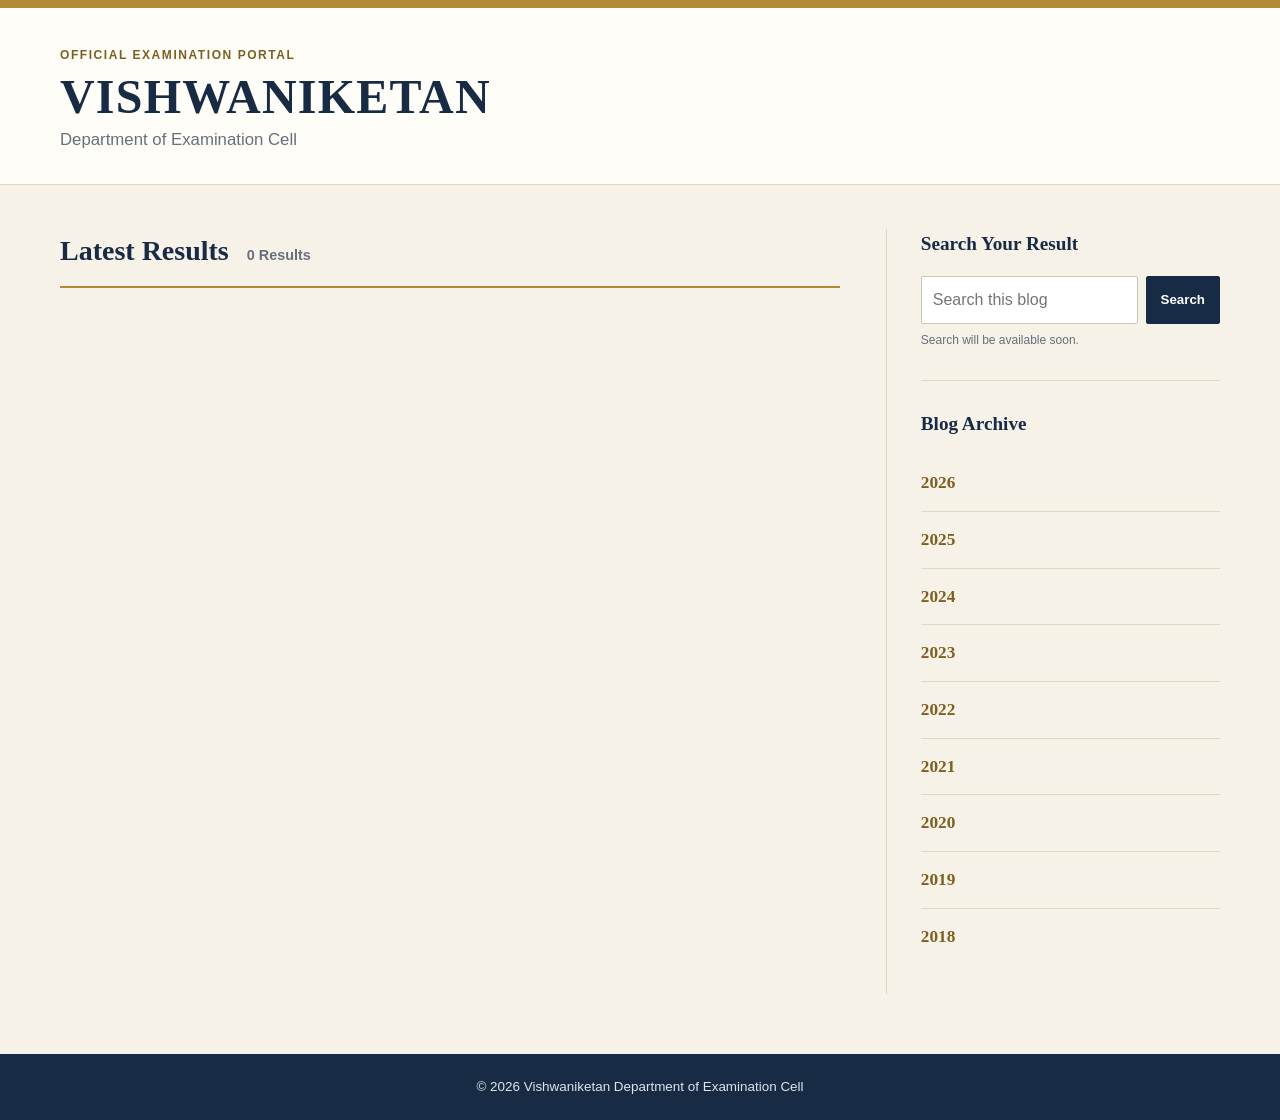
==== index.html @ 078972a6 "Replace archive dropdowns with year pages" ====
<!DOCTYPE html>
<html lang="en">
<head>
    <meta charset="UTF-8">
    <meta name="viewport" content="width=device-width, initial-scale=1.0">
    <meta name="description" content="Official result archive of the Vishwaniketan Department of Examination Cell.">
    <title>Vishwaniketan | Examination Cell</title>
    <link rel="stylesheet" href="style.css">
</head>
<body>
    <header class="site-header">
        <div class="container">
            <p class="college-label">Official Examination Portal</p>
            <h1>VISHWANIKETAN</h1>
            <p class="site-subtitle">Department of Examination Cell</p>
        </div>
    </header>

    <main class="container page-layout">
        <section class="results-section" aria-labelledby="results-heading">
            <div class="section-heading">
                <h2 id="results-heading">Latest Results</h2>
                <span class="result-count">0 Results</span>
            </div>

            <ul class="result-list">
                <!-- REAL EXAMINATION RESULTS WILL BE ADDED HERE -->
            </ul>
        </section>

        <aside class="sidebar" aria-label="Result search and blog archive">
            <section class="sidebar-section search-section">
                <h2>Search Your Result</h2>
                <form class="search-form" action="#" role="search">
                    <label class="visually-hidden" for="blog-search">Search examination results</label>
                    <input id="blog-search" type="search" placeholder="Search this blog">
                    <button type="submit">Search</button>
                </form>
                <p class="search-note">Search will be available soon.</p>
            </section>

            <nav class="sidebar-section archive" aria-labelledby="archive-heading">
                <h2 id="archive-heading">Blog Archive</h2>
                <div class="archive-links">
                    <a href="results/2026.html">2026</a>
                    <a href="results/2025.html">2025</a>
                    <a href="results/2024.html">2024</a>
                    <a href="results/2023.html">2023</a>
                    <a href="results/2022.html">2022</a>
                    <a href="results/2021.html">2021</a>
                    <a href="results/2020.html">2020</a>
                    <a href="results/2019.html">2019</a>
                    <a href="results/2018.html">2018</a>
                </div>
            </nav>
        </aside>
    </main>

    <footer class="site-footer">
        <div class="container">
            <p>&copy; 2026 Vishwaniketan Department of Examination Cell</p>
        </div>
    </footer>
</body>
</html>
---- style.css ----
:root {
    --page: #f7f2e8;
    --surface: #fffdf8;
    --navy: #172b45;
    --muted: #65707c;
    --gold: #b18a35;
    --gold-dark: #7d5f20;
    --border: #dfd6c4;
}

* {
    box-sizing: border-box;
}

html {
    scroll-behavior: smooth;
}

body {
    margin: 0;
    overflow-wrap: anywhere;
    color: var(--navy);
    background: var(--page);
    font-family: Arial, Helvetica, sans-serif;
    line-height: 1.6;
}

a {
    color: inherit;
}

.container {
    width: min(1160px, calc(100% - 48px));
    margin-inline: auto;
}

.site-header {
    padding: 38px 0 30px;
    background: var(--surface);
    border-top: 8px solid var(--gold);
    border-bottom: 1px solid var(--border);
}

.college-label {
    margin: 0 0 4px;
    color: var(--gold-dark);
    font-size: 0.75rem;
    font-weight: 700;
    letter-spacing: 0.13em;
    text-transform: uppercase;
}

.site-header h1 {
    margin: 0;
    font-family: Georgia, "Times New Roman", serif;
    font-size: clamp(2rem, 5vw, 3rem);
    line-height: 1.15;
    letter-spacing: 0.025em;
}

.site-subtitle {
    margin: 3px 0 0;
    color: var(--muted);
    font-size: 1.05rem;
}

.page-layout {
    display: grid;
    grid-template-columns: minmax(0, 7fr) minmax(260px, 3fr);
    gap: 46px;
    align-items: start;
    padding-block: 44px 60px;
}

.section-heading {
    display: flex;
    flex-wrap: wrap;
    gap: 10px 18px;
    align-items: baseline;
    margin-bottom: 22px;
    padding-bottom: 12px;
    border-bottom: 2px solid var(--gold);
}

.section-heading h2,
.sidebar h2 {
    margin: 0;
    font-family: Georgia, "Times New Roman", serif;
}

.section-heading h2 {
    font-size: 1.75rem;
}

.result-count {
    color: var(--muted);
    font-size: 0.9rem;
    font-weight: 700;
}

.result-list {
    margin: 0;
    padding: 0;
    list-style: none;
}

.result-item {
    padding: 26px 28px 28px;
    background: var(--surface);
    border: 1px solid var(--border);
    border-left: 4px solid var(--gold);
}

.result-item + .result-item {
    margin-top: 18px;
}

.result-item h2 {
    margin: 0;
    color: var(--navy);
    font-family: Georgia, "Times New Roman", serif;
    font-size: clamp(1.2rem, 2.1vw, 1.5rem);
    font-weight: 500;
    line-height: 1.35;
}

.result-date {
    margin: 10px 0 14px;
    color: var(--muted);
    font-size: 0.84rem;
    font-weight: 700;
}

.result-link {
    color: var(--gold-dark);
    font-family: Georgia, "Times New Roman", serif;
    font-size: 1rem;
    font-weight: 700;
    text-underline-offset: 3px;
}

.result-link:hover,
.result-link:focus-visible,
.archive a:hover,
.archive a:focus-visible {
    color: #49360f;
    text-decoration: underline;
}

.sidebar {
    padding-left: 34px;
    border-left: 1px solid var(--border);
}

.sidebar-section {
    padding-bottom: 30px;
}

.sidebar-section + .sidebar-section {
    padding-top: 28px;
    border-top: 1px solid var(--border);
}

.sidebar h2 {
    margin-bottom: 16px;
    font-size: 1.2rem;
}

.search-form {
    display: flex;
    gap: 8px;
}

.search-form input {
    flex: 1 1 auto;
    min-width: 0;
    width: 100%;
    padding: 10px 11px;
    color: var(--navy);
    background: #fff;
    border: 1px solid #cfc6b6;
    border-radius: 2px;
    font: inherit;
}

.search-form button {
    flex: 0 0 auto;
    padding: 10px 14px;
    color: #fff;
    background: var(--navy);
    border: 1px solid var(--navy);
    border-radius: 2px;
    cursor: pointer;
    font-weight: 700;
    white-space: nowrap;
}

.search-form button:hover,
.search-form button:focus-visible {
    background: #263f5f;
}

.search-note {
    margin: 7px 0 0;
    color: var(--muted);
    font-size: 0.75rem;
}

.archive-links a {
    display: block;
    padding: 14px 0;
    color: var(--gold-dark);
    font-family: Georgia, "Times New Roman", serif;
    font-size: 1.08rem;
    font-weight: 700;
    text-decoration: none;
}

.archive-links a + a {
    border-top: 1px solid var(--border);
}

.archive-links a:hover,
.archive-links a:focus-visible {
    color: #49360f;
    text-decoration: underline;
}

.year-page {
    padding-block: 44px 60px;
}

.site-footer {
    padding: 22px 0;
    color: #dfe5eb;
    background: var(--navy);
    font-size: 0.84rem;
    text-align: center;
}

.site-footer p {
    margin: 0;
}

.visually-hidden {
    position: absolute;
    width: 1px;
    height: 1px;
    padding: 0;
    margin: -1px;
    overflow: hidden;
    clip: rect(0, 0, 0, 0);
    white-space: nowrap;
    border: 0;
}

@media (max-width: 900px) {
    .page-layout {
        grid-template-columns: minmax(0, 13fr) minmax(240px, 7fr);
        gap: 30px;
    }

    .sidebar {
        padding-left: 25px;
    }

    .archive li ul {
        grid-template-columns: 1fr;
    }
}

@media (max-width: 680px) {
    .container {
        width: min(100% - 30px, 1160px);
    }

    .site-header {
        padding: 28px 0 23px;
    }

    .page-layout {
        grid-template-columns: 1fr;
        gap: 38px;
        padding-block: 32px 45px;
    }

    .result-item {
        padding: 22px 20px 24px;
    }

    .sidebar {
        padding: 30px 0 0;
        border-top: 2px solid var(--gold);
        border-left: 0;
    }

    .search-form {
        flex-direction: column;
    }

    .search-form input,
    .search-form button {
        width: 100%;
    }

}
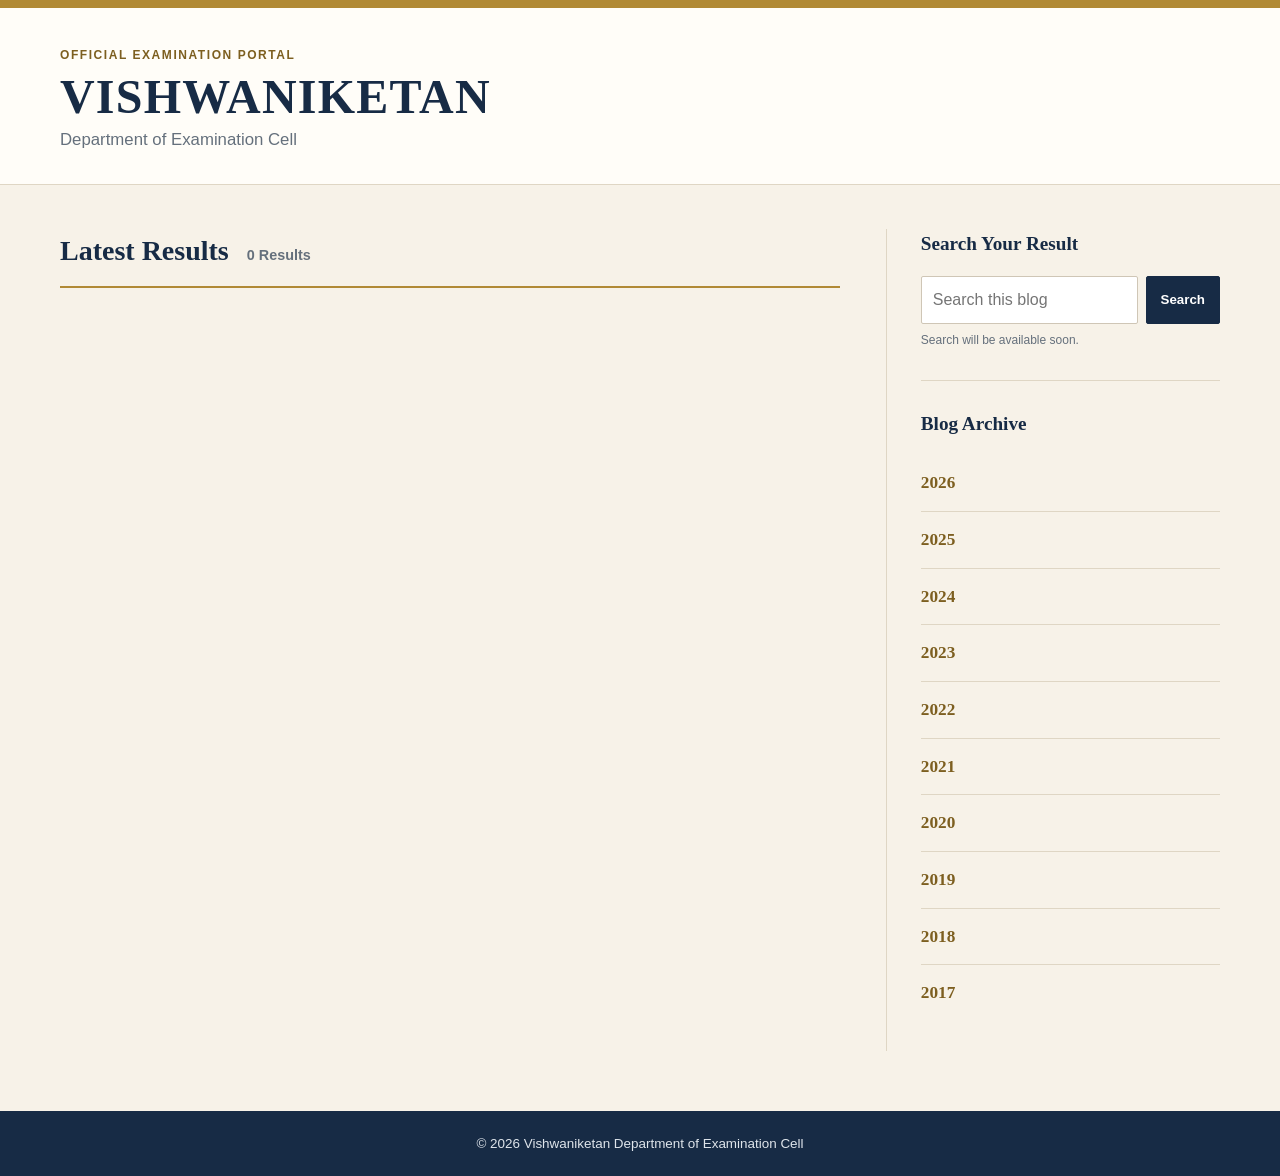
==== commit d94f9b36: "Add 2017 results archive page" ====
--- a/index.html
+++ b/index.html
@@ -51,6 +51,7 @@
                     <a href="results/2020.html">2020</a>
                     <a href="results/2019.html">2019</a>
                     <a href="results/2018.html">2018</a>
+                    <a href="results/2017.html">2017</a>
                 </div>
             </nav>
         </aside>
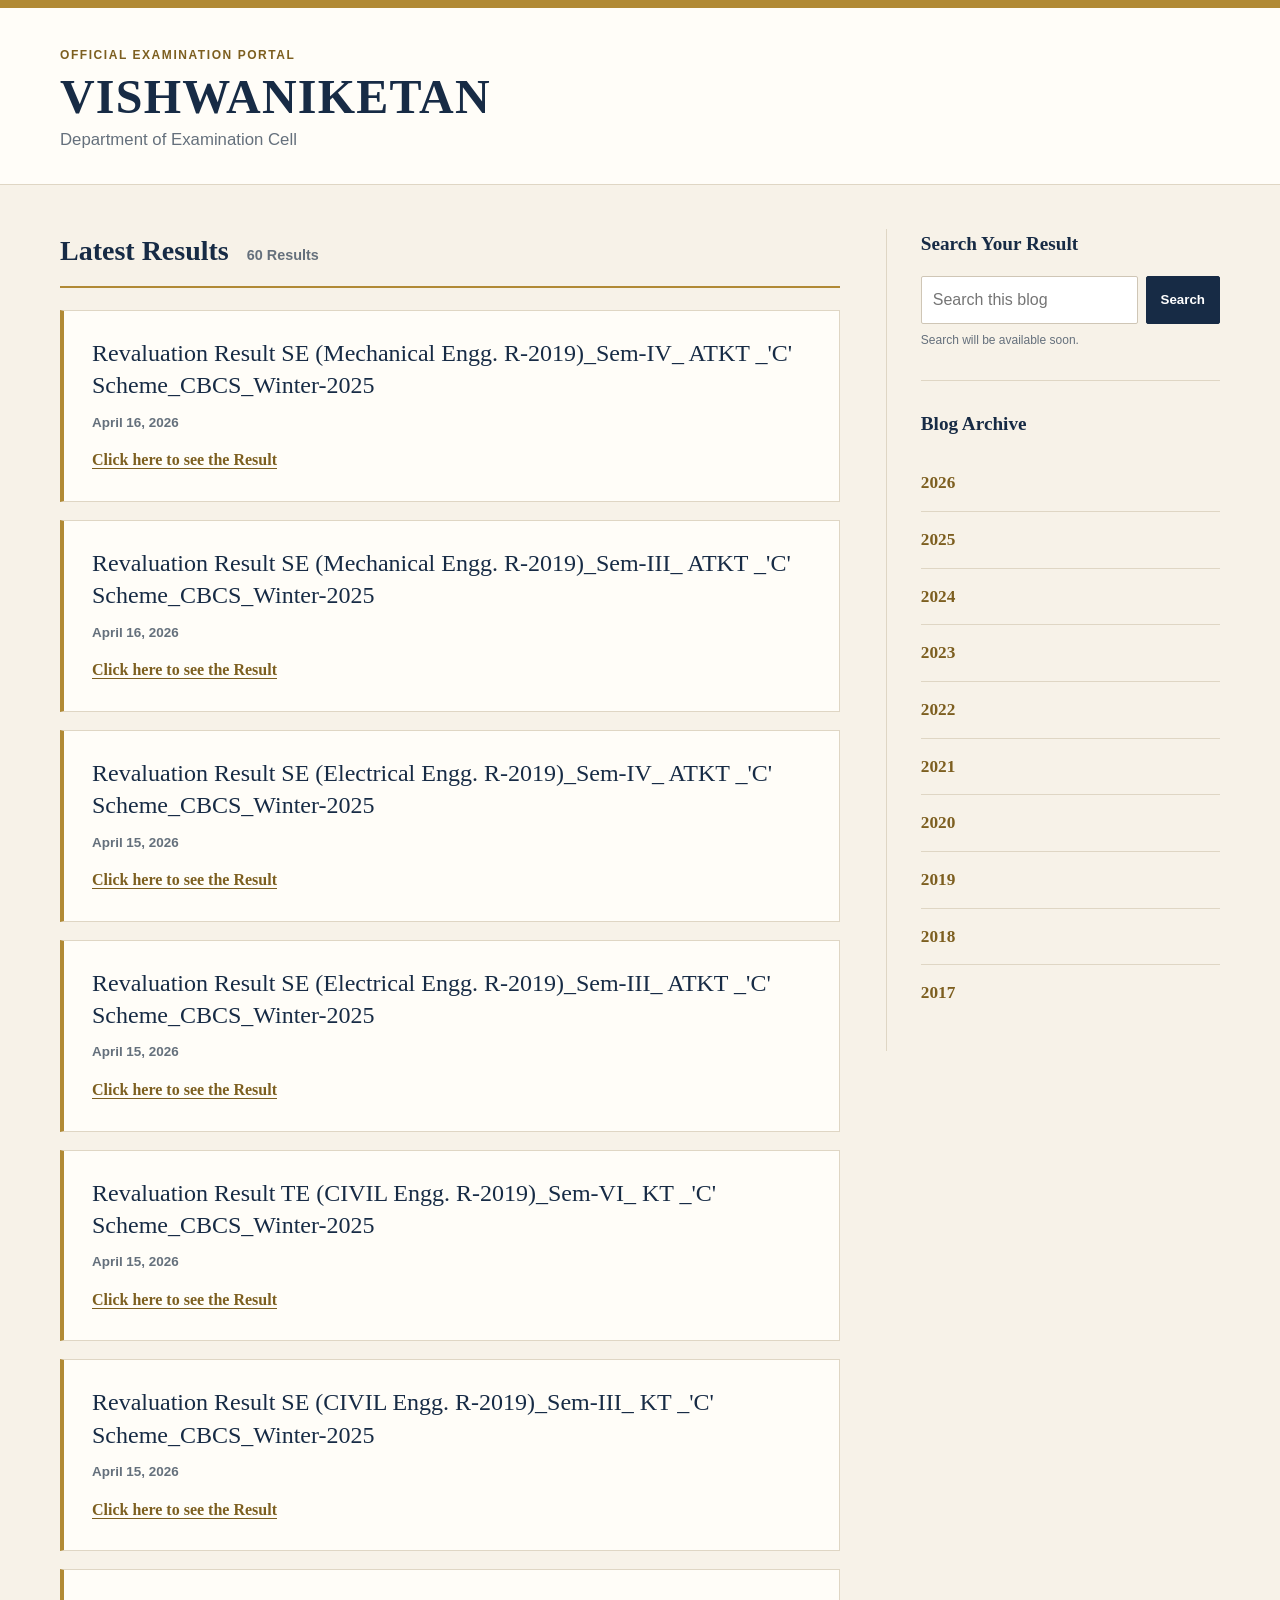
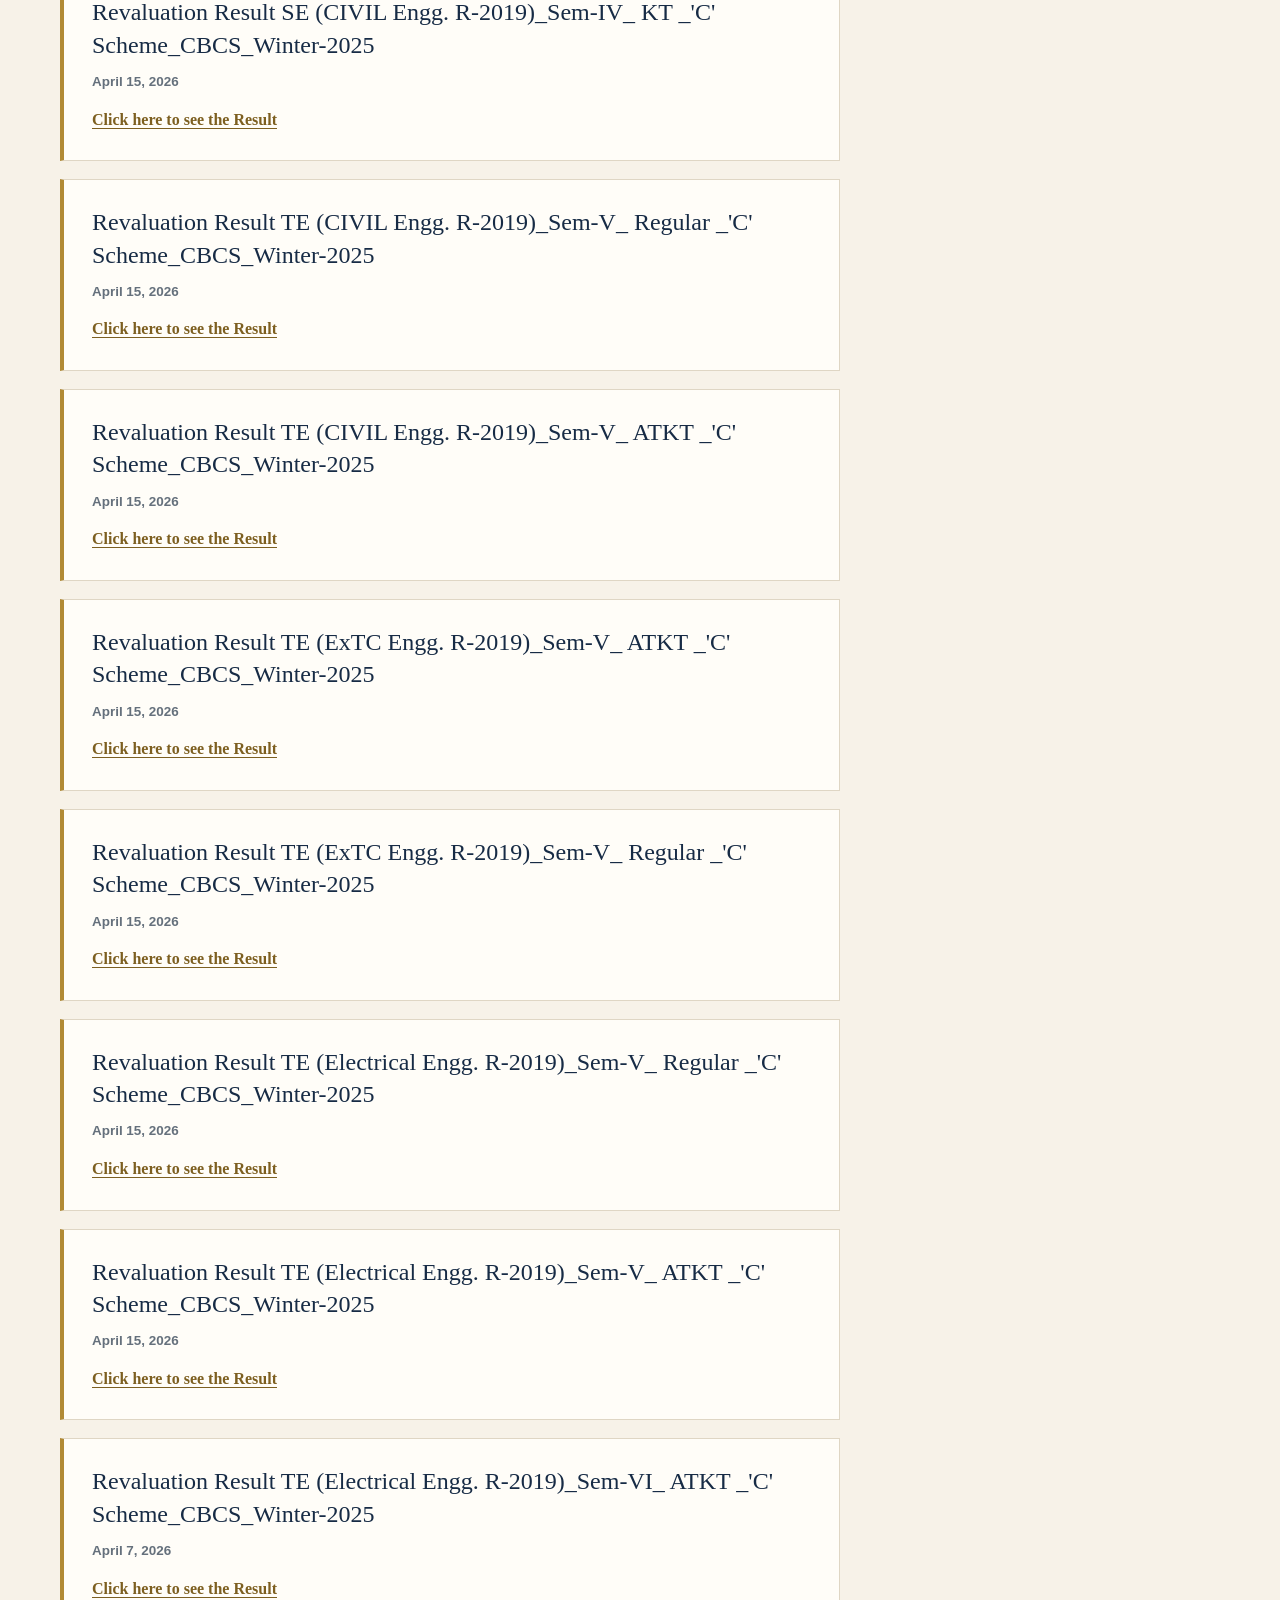
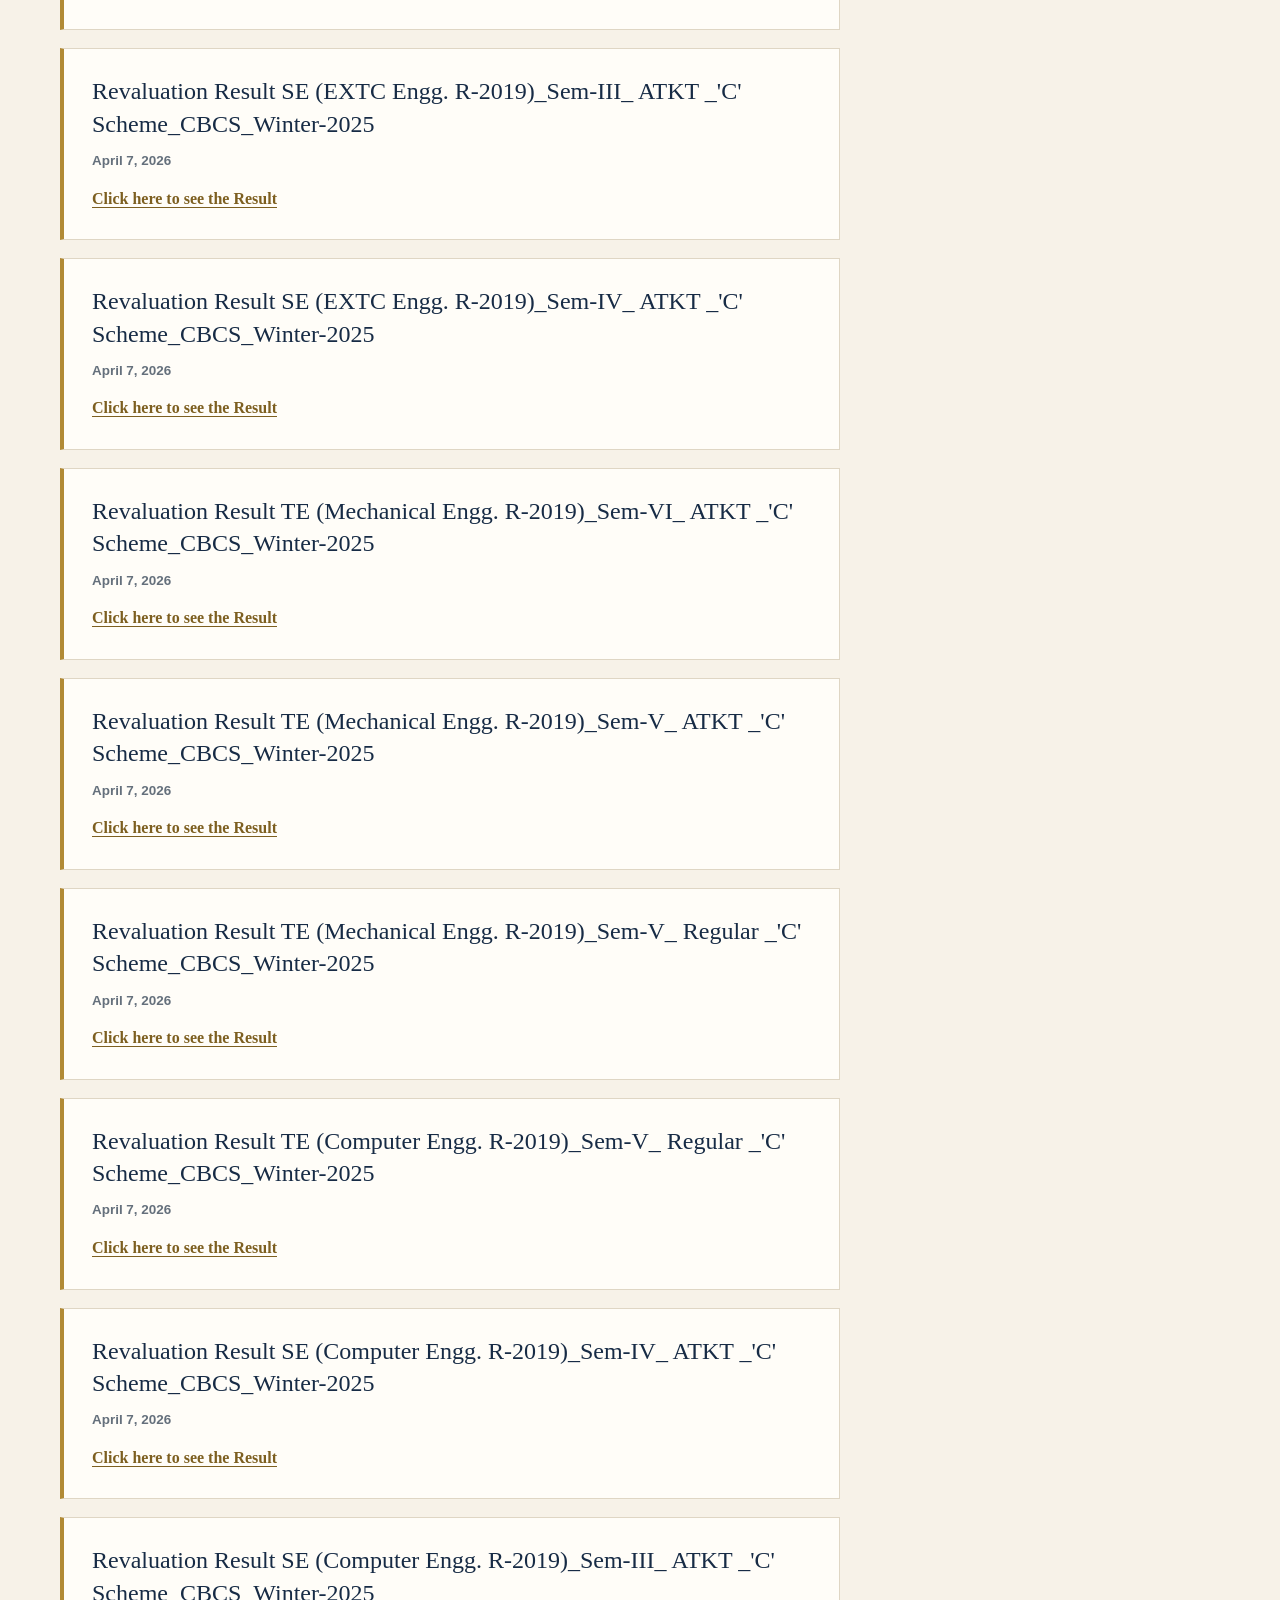
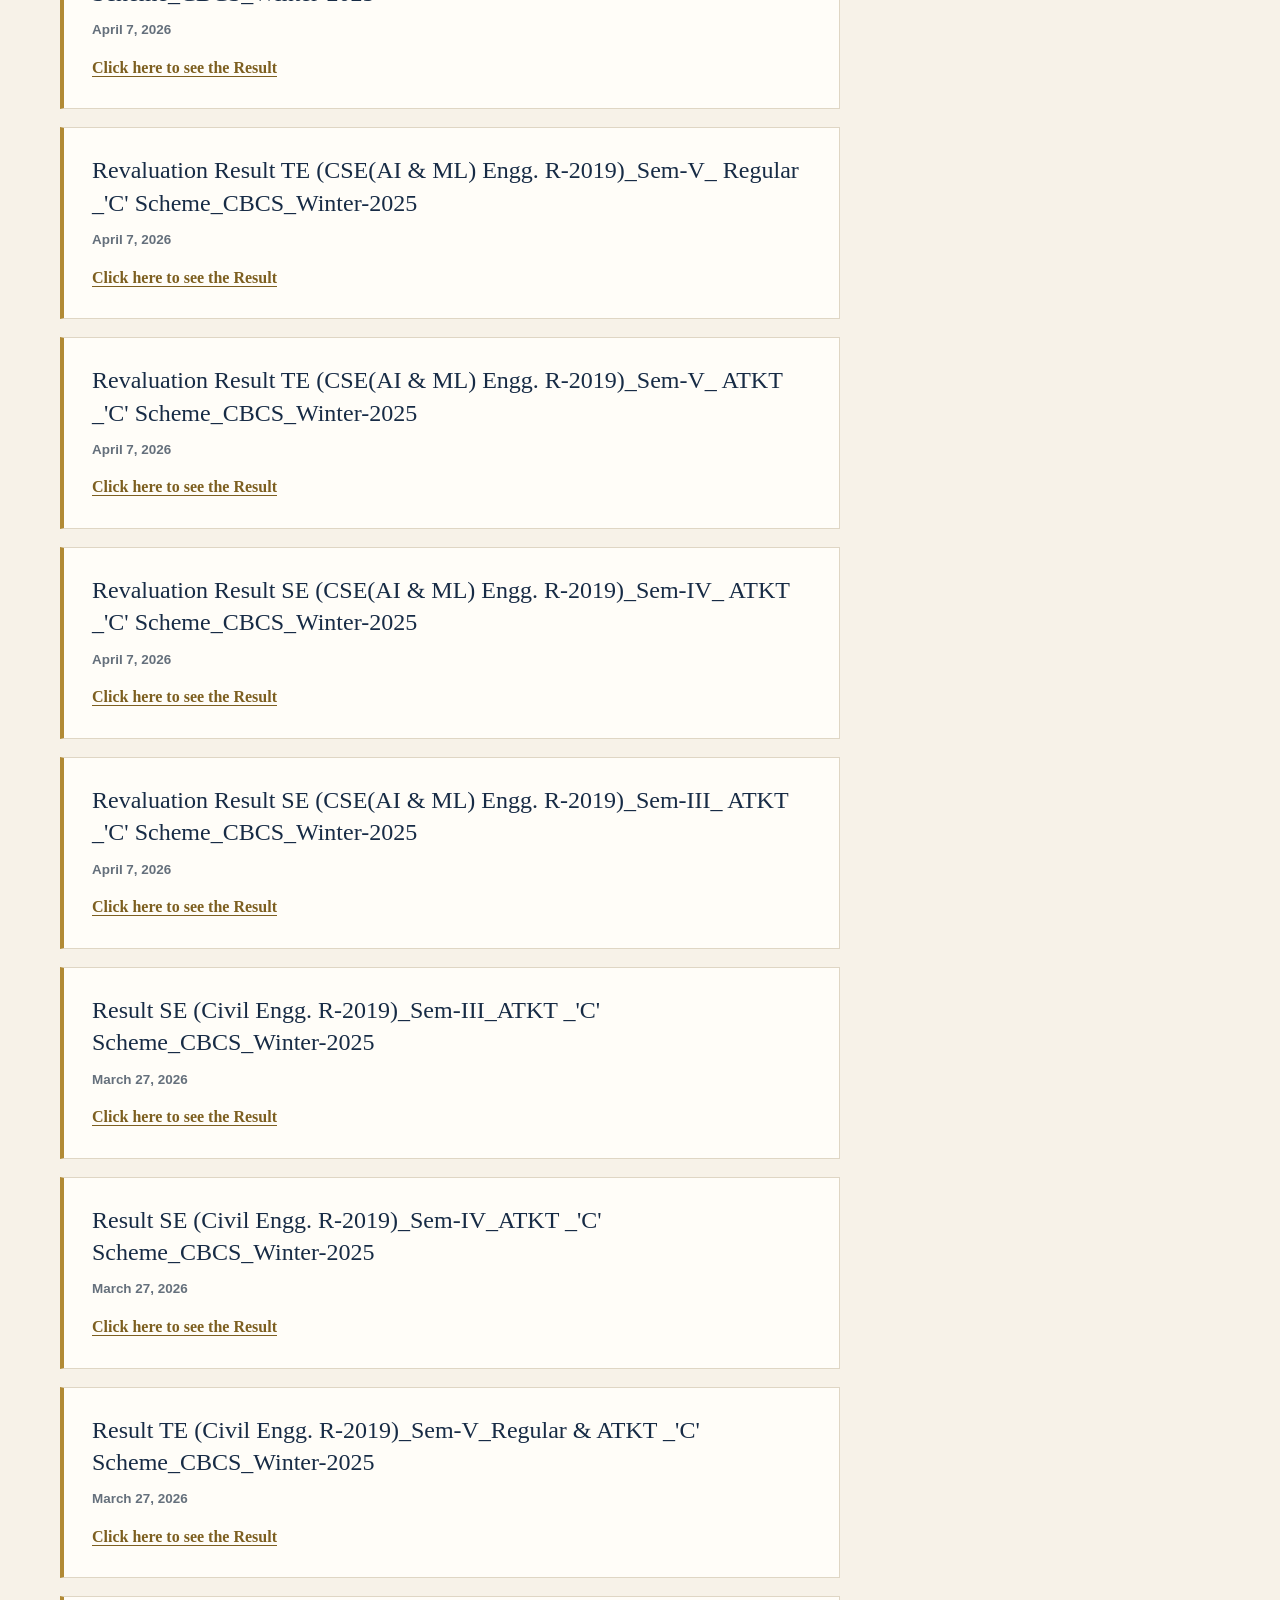
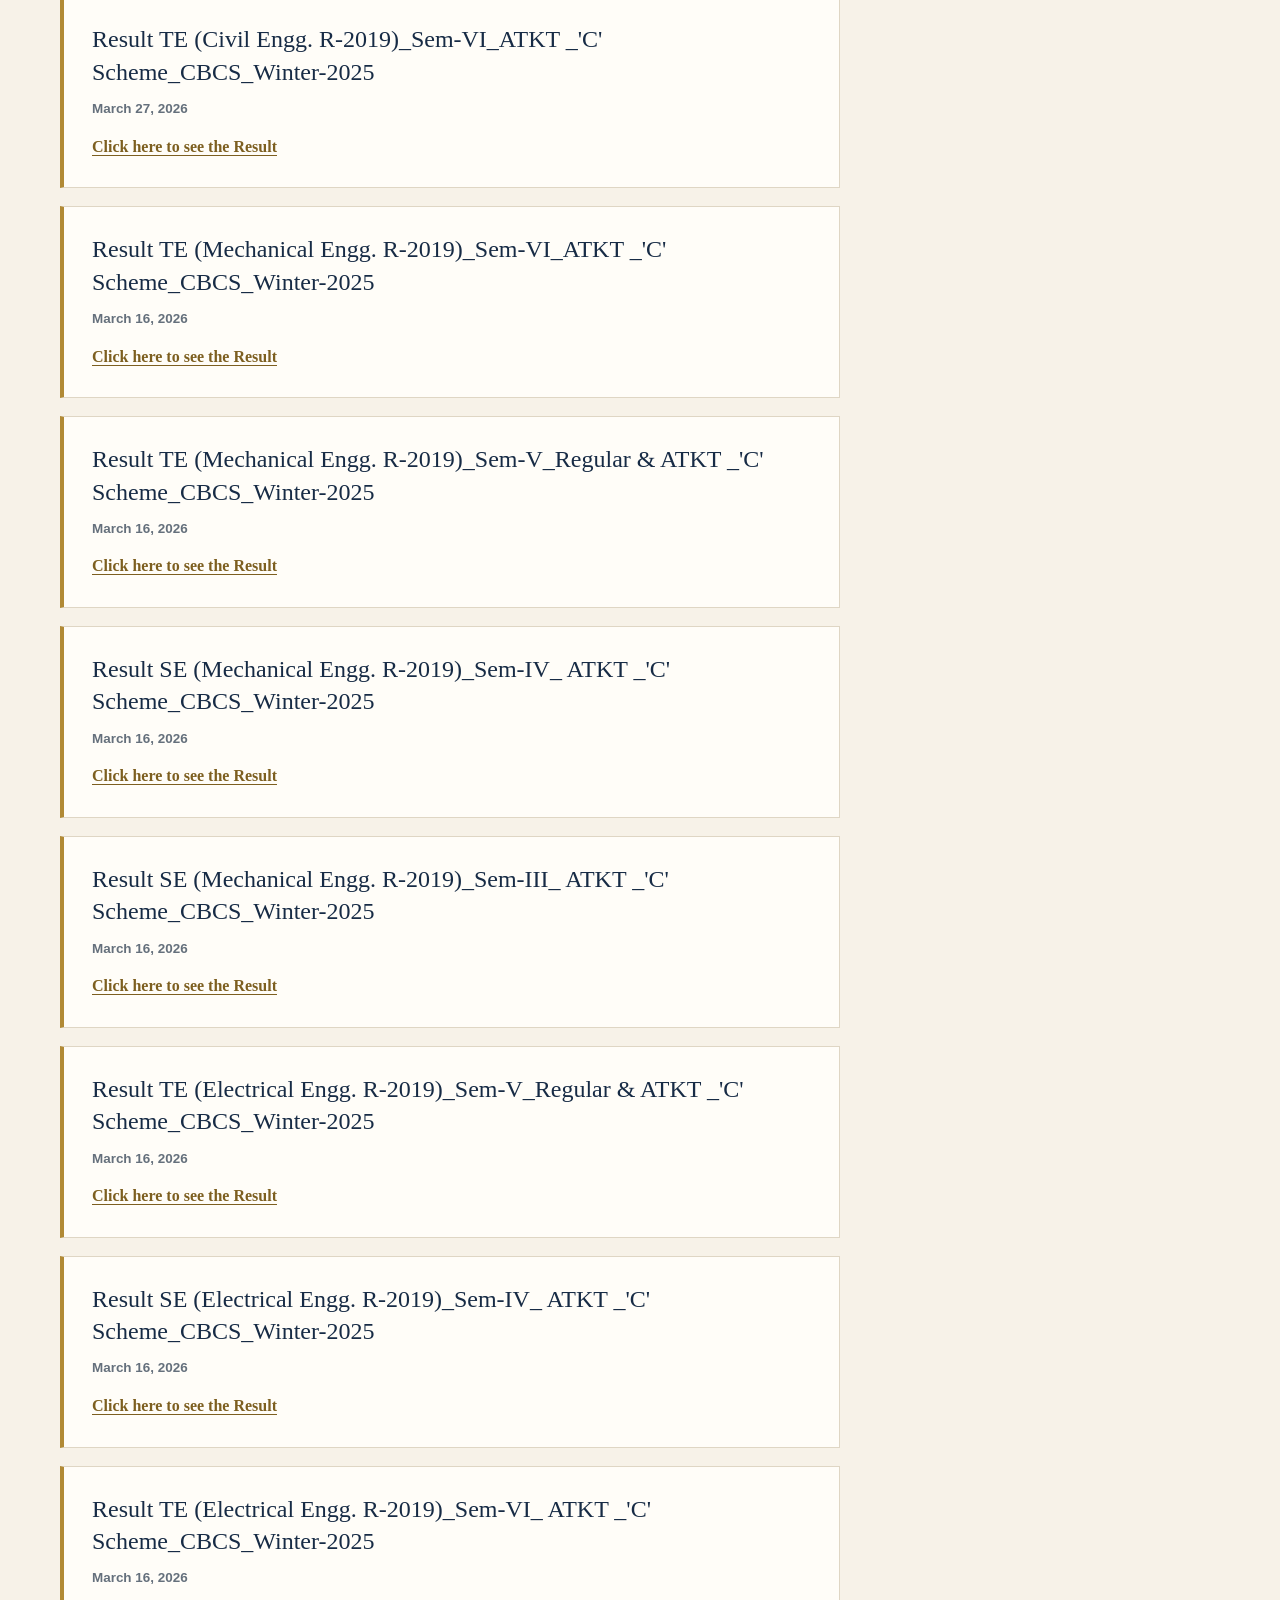
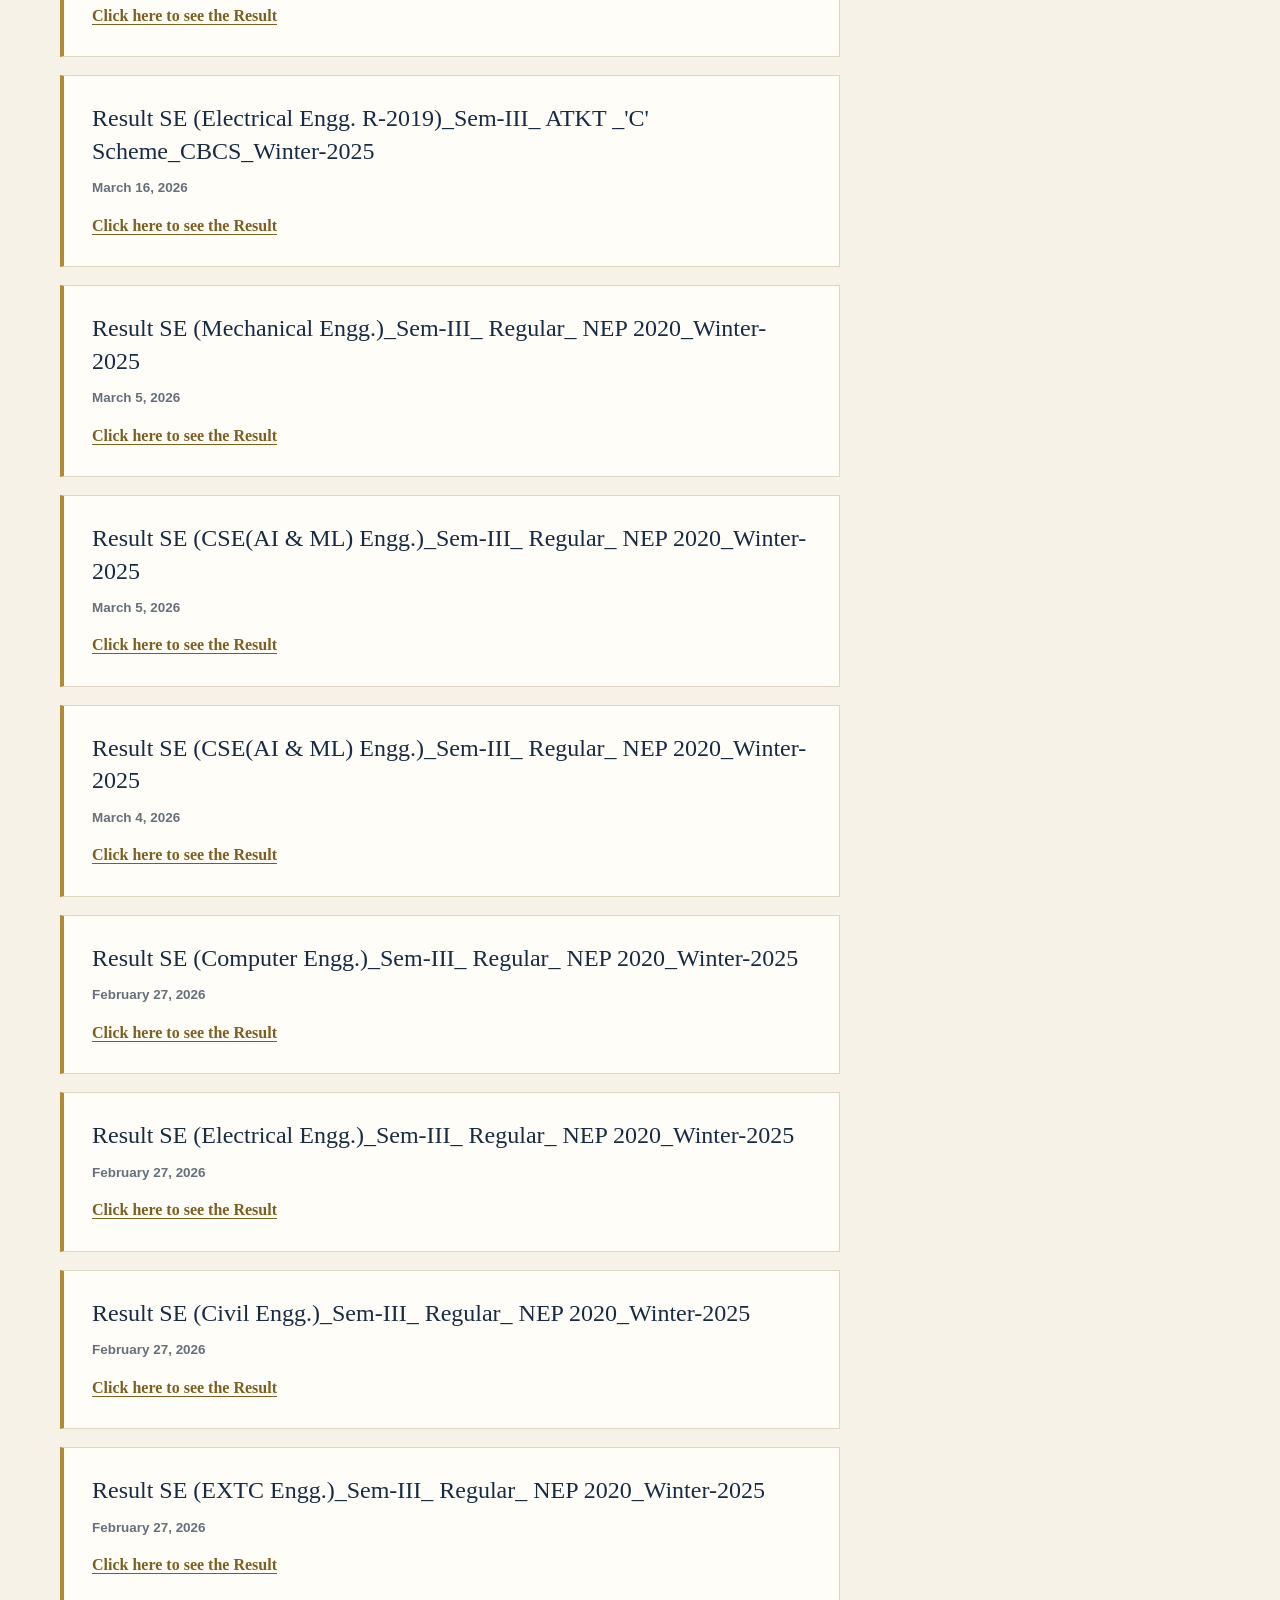
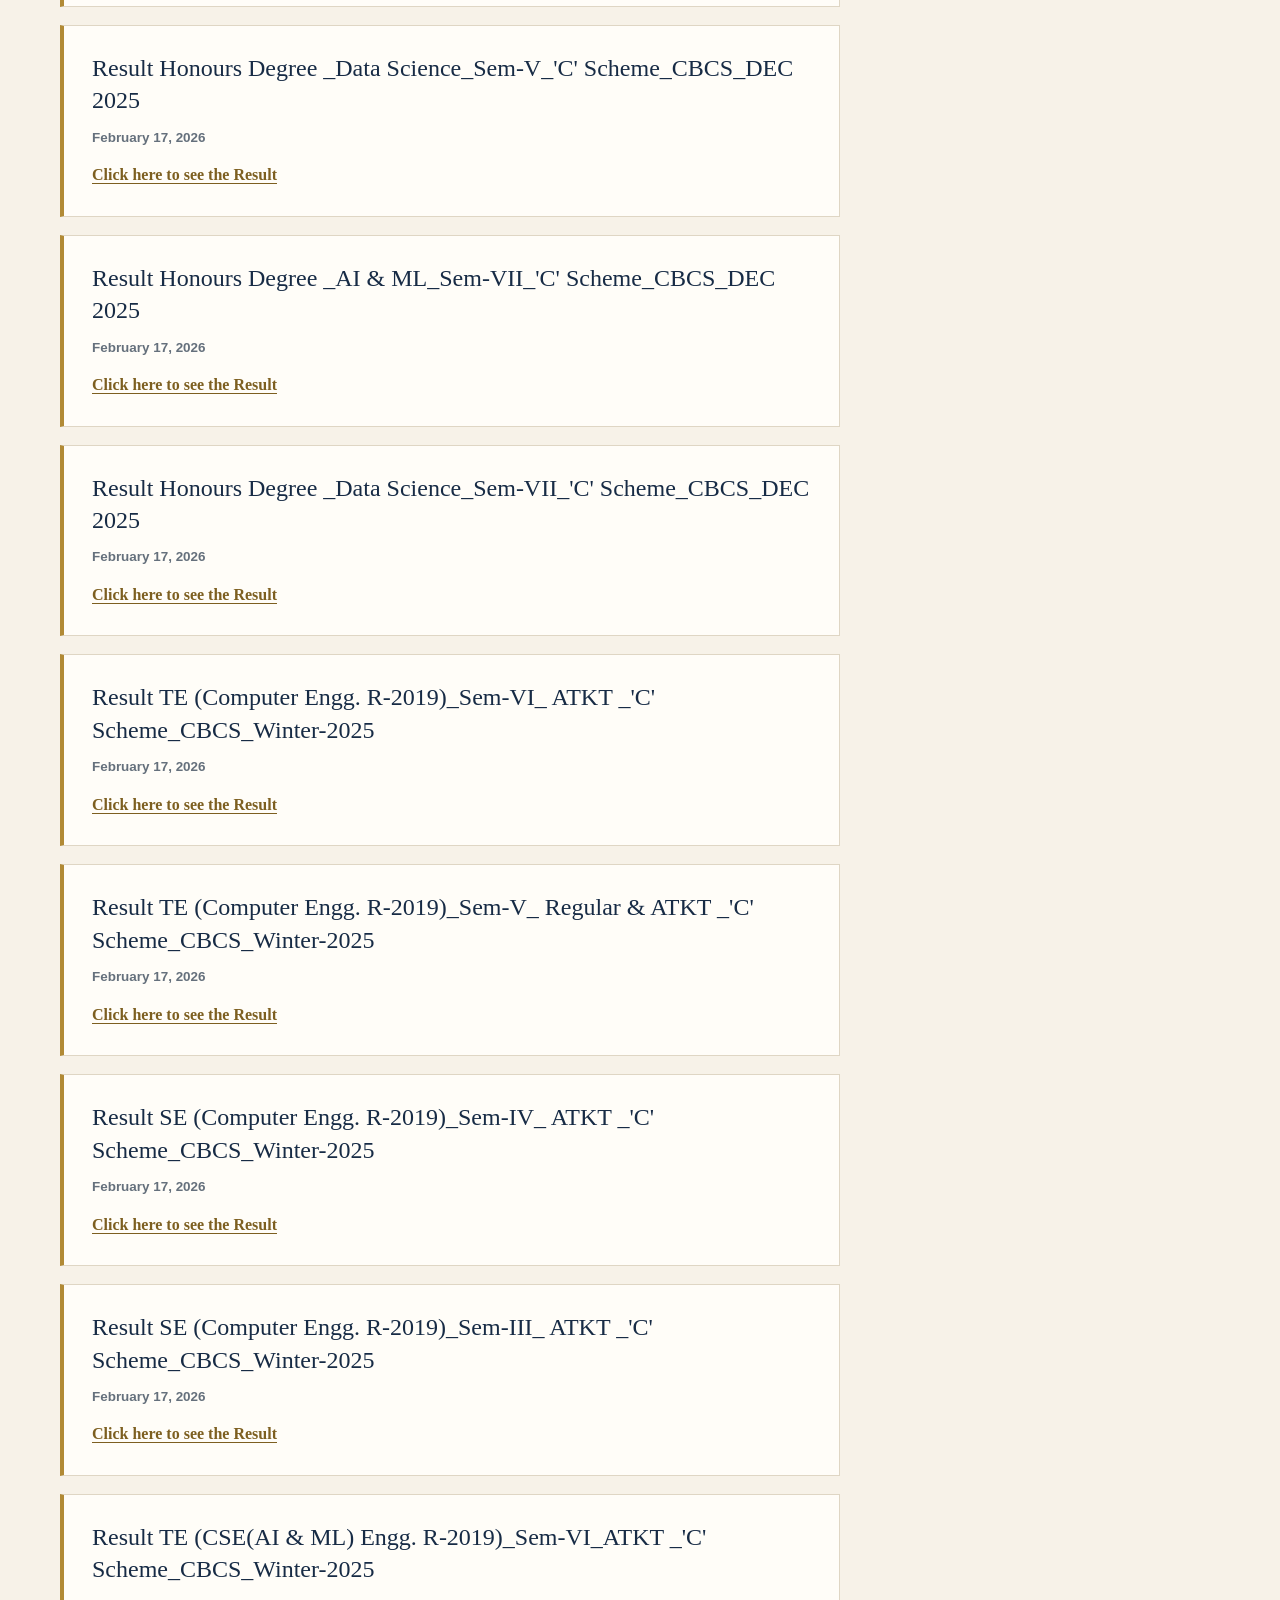
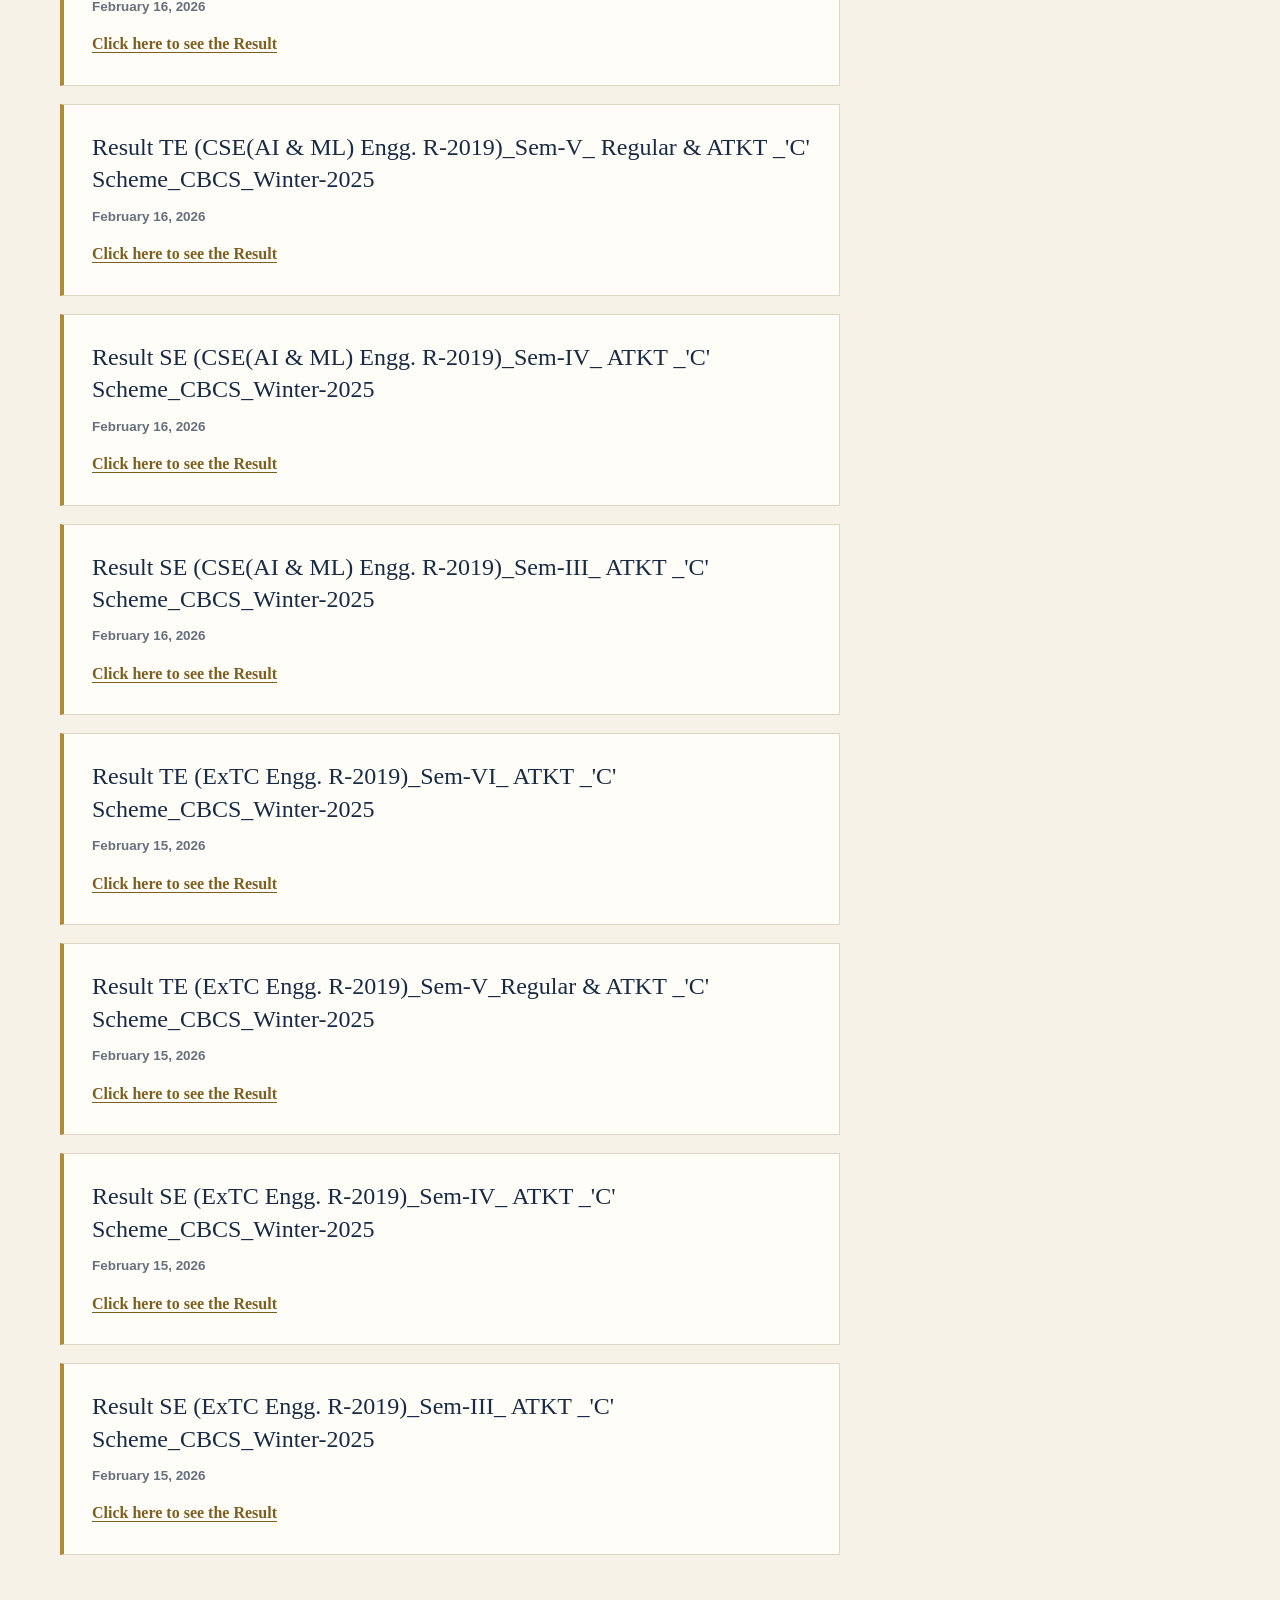
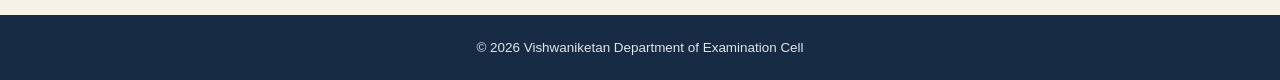
==== commit 9278c84f: "Align 2025 and 2026 results design" ====
--- a/index.html
+++ b/index.html
@@ -20,12 +20,10 @@
         <section class="results-section" aria-labelledby="results-heading">
             <div class="section-heading">
                 <h2 id="results-heading">Latest Results</h2>
-                <span class="result-count">0 Results</span>
+                <span class="result-count" id="latest-result-count">60 Results</span>
             </div>
 
-            <ul class="result-list">
-                <!-- REAL EXAMINATION RESULTS WILL BE ADDED HERE -->
-            </ul>
+            <ul class="result-list" id="latest-results"></ul>
         </section>
 
         <aside class="sidebar" aria-label="Result search and blog archive">
@@ -62,5 +60,44 @@
             <p>&copy; 2026 Vishwaniketan Department of Examination Cell</p>
         </div>
     </footer>
+    <script src="data/results-2026.js"></script>
+    <script>
+        function displayDate(value) {
+            var parts = value.slice(0, 10).split('-').map(Number);
+            return new Intl.DateTimeFormat('en-US', {
+                year: 'numeric',
+                month: 'long',
+                day: 'numeric',
+                timeZone: 'UTC'
+            }).format(new Date(Date.UTC(parts[0], parts[1] - 1, parts[2])));
+        }
+
+        var latestResults = document.getElementById('latest-results');
+        document.getElementById('latest-result-count').textContent = window.results2026.length + ' Results';
+
+        window.results2026.forEach(function (record) {
+            var item = document.createElement('li');
+            var article = document.createElement('article');
+            var title = document.createElement('h2');
+            var date = document.createElement('p');
+            var time = document.createElement('time');
+            var link = document.createElement('a');
+
+            item.className = 'result-item';
+            title.textContent = record.title;
+            date.className = 'result-date';
+            time.dateTime = record.date;
+            time.textContent = displayDate(record.date);
+            link.className = 'result-link';
+            link.href = record.url;
+            link.target = '_blank';
+            link.rel = 'noopener noreferrer';
+            link.textContent = 'Click here to see the Result';
+            date.appendChild(time);
+            article.append(title, date, link);
+            item.appendChild(article);
+            latestResults.appendChild(item);
+        });
+    </script>
 </body>
 </html>
--- a/style.css
+++ b/style.css
@@ -230,6 +230,41 @@
     padding-block: 44px 60px;
 }
 
+.year-result-list {
+    margin: 0;
+    padding: 0;
+    list-style: none;
+}
+
+.year-result-item {
+    padding: 22px 0;
+    border-bottom: 1px solid var(--border);
+}
+
+.year-result-title {
+    display: block;
+    color: var(--navy);
+    font-family: Georgia, "Times New Roman", serif;
+    font-size: clamp(1.2rem, 2.1vw, 1.5rem);
+    line-height: 1.35;
+    text-decoration: none;
+}
+
+a.year-result-title:hover,
+a.year-result-title:focus-visible {
+    color: var(--gold-dark);
+    text-decoration: underline;
+    text-underline-offset: 3px;
+}
+
+.year-result-date {
+    display: block;
+    margin-top: 8px;
+    color: var(--muted);
+    font-size: 0.84rem;
+    font-weight: 700;
+}
+
 .site-footer {
     padding: 22px 0;
     color: #dfe5eb;
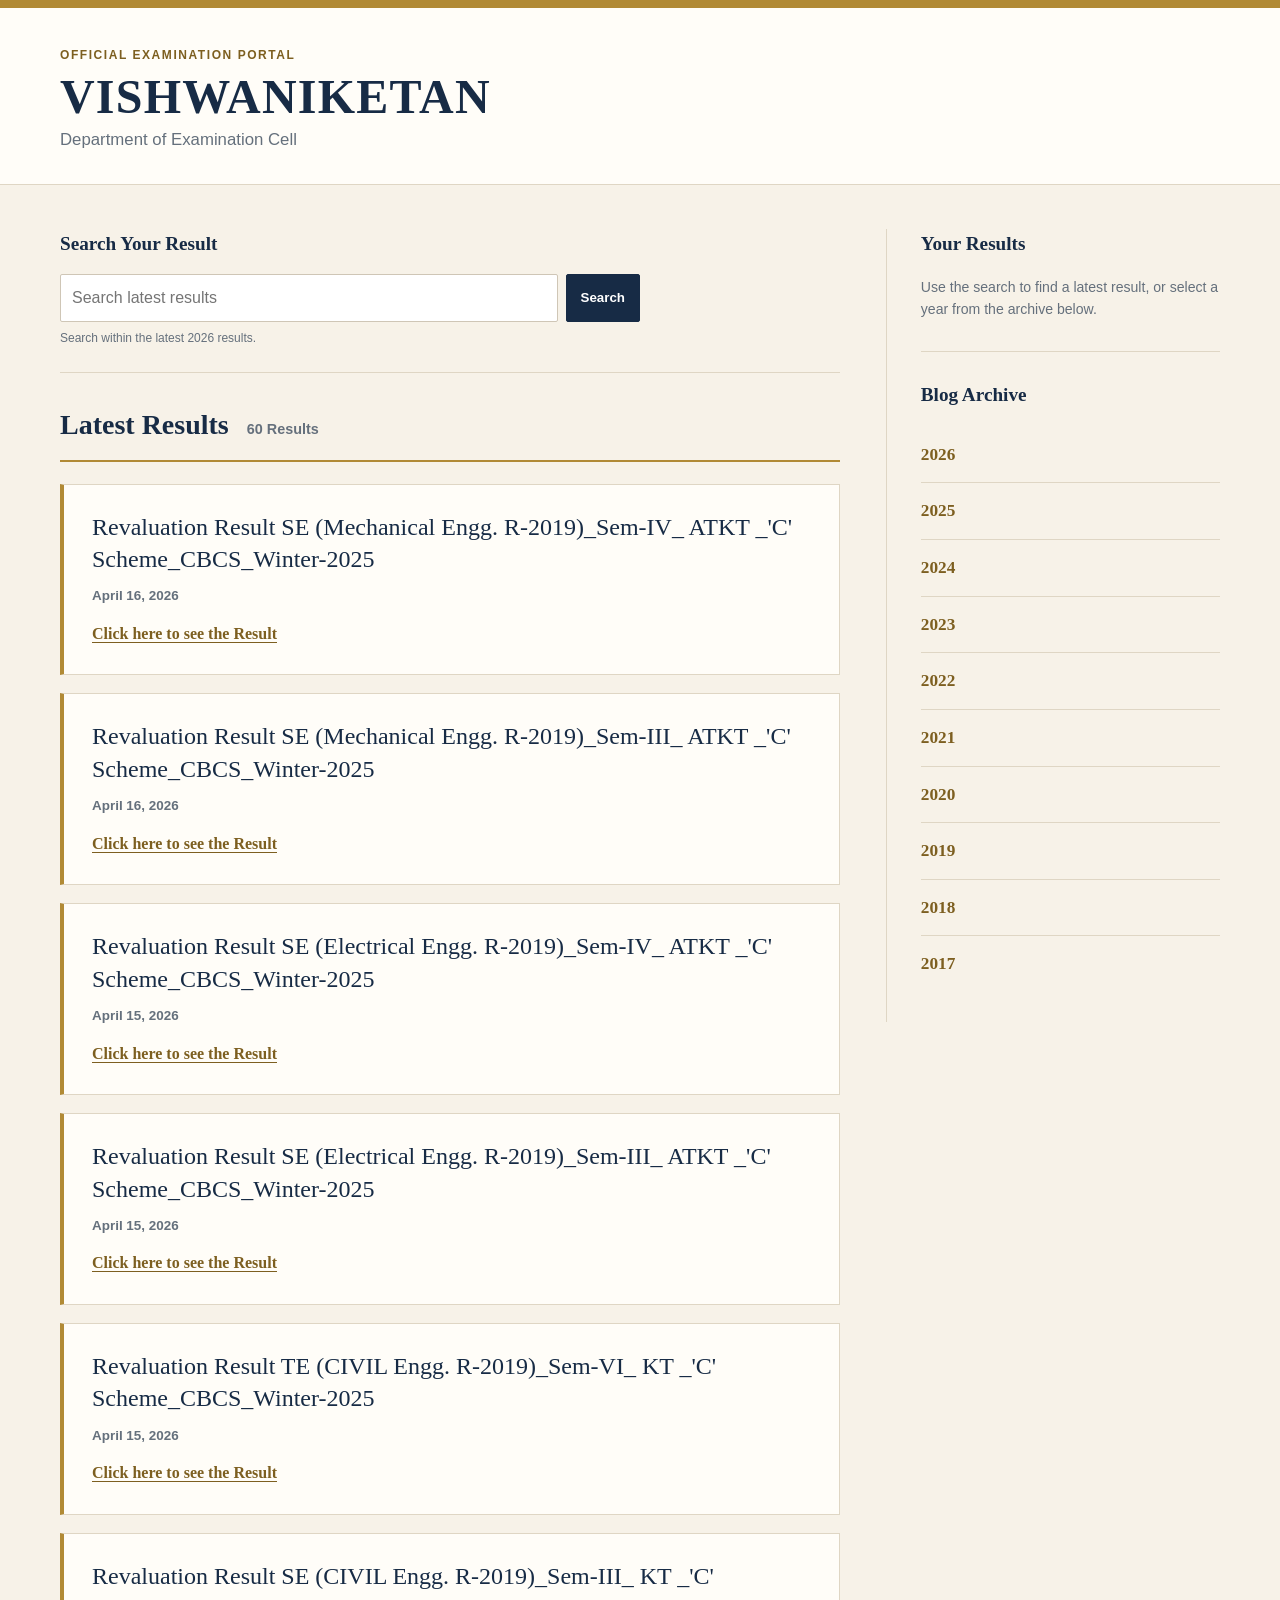
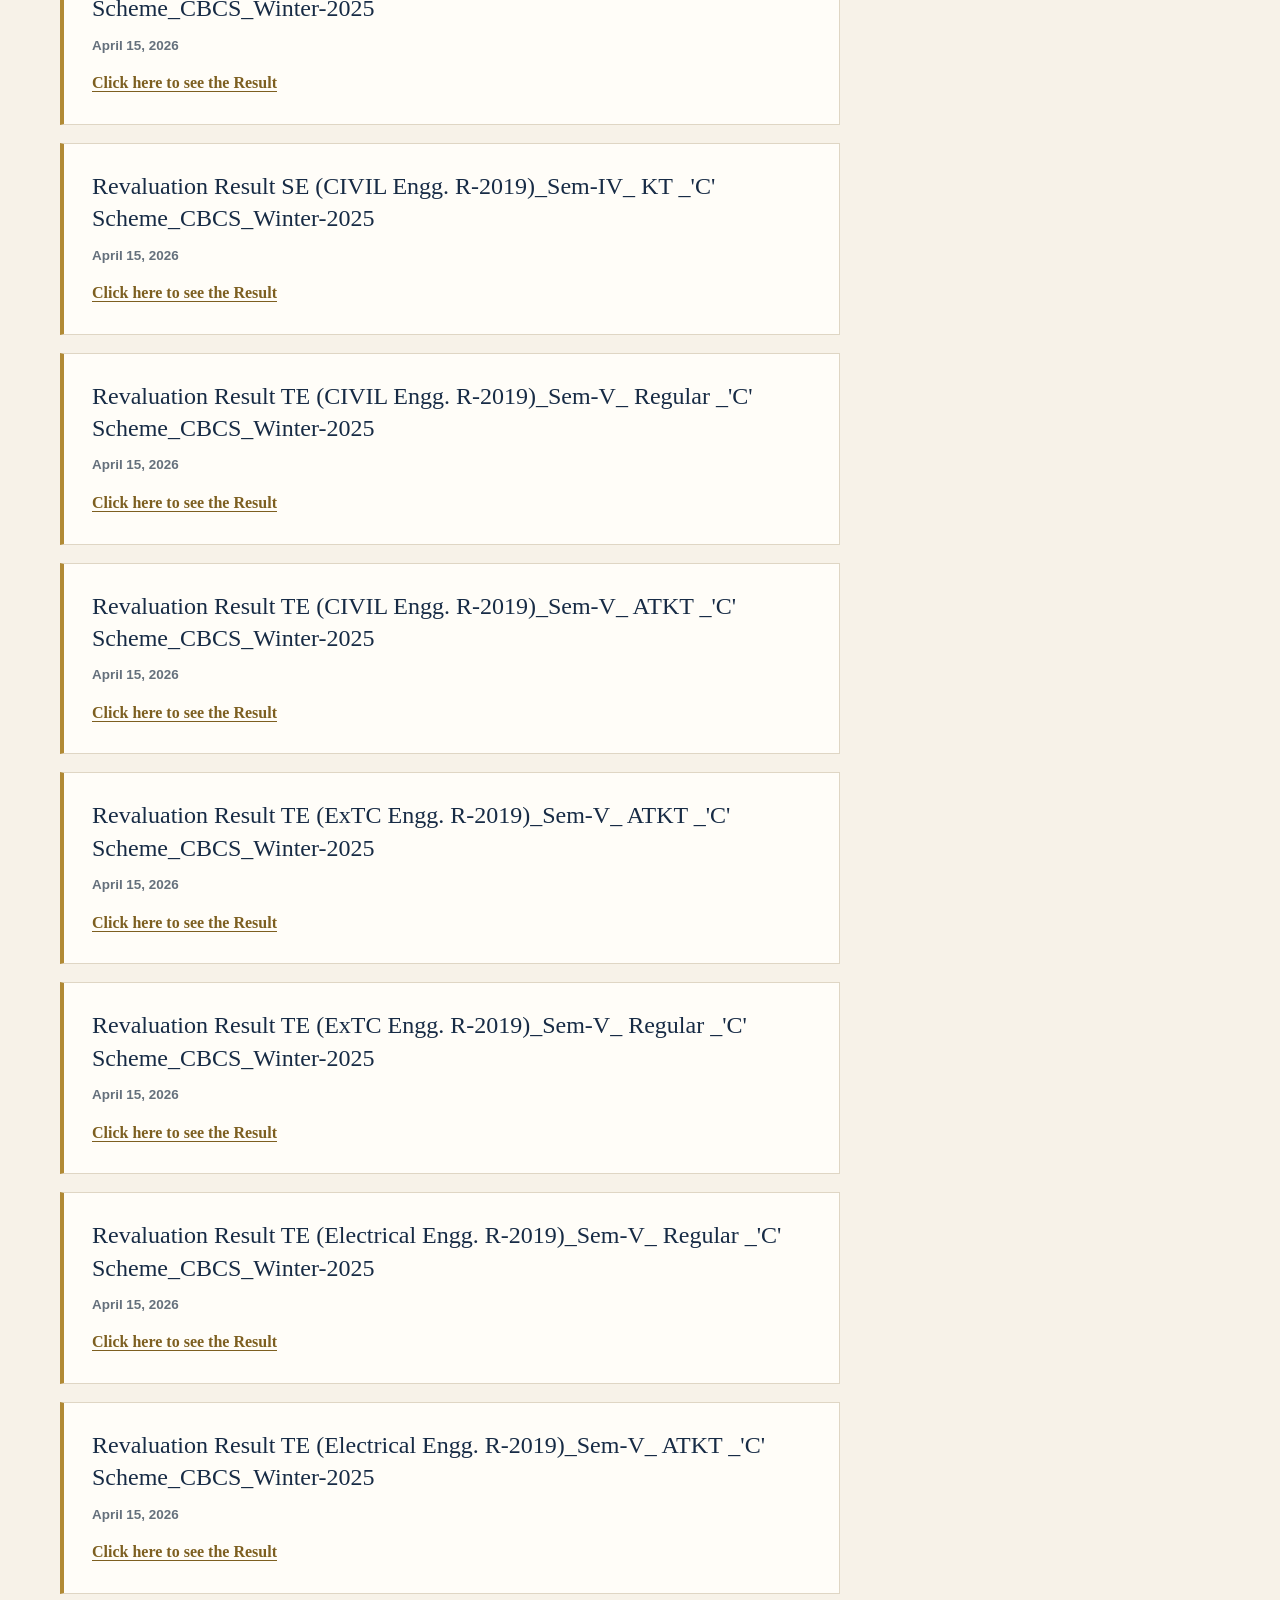
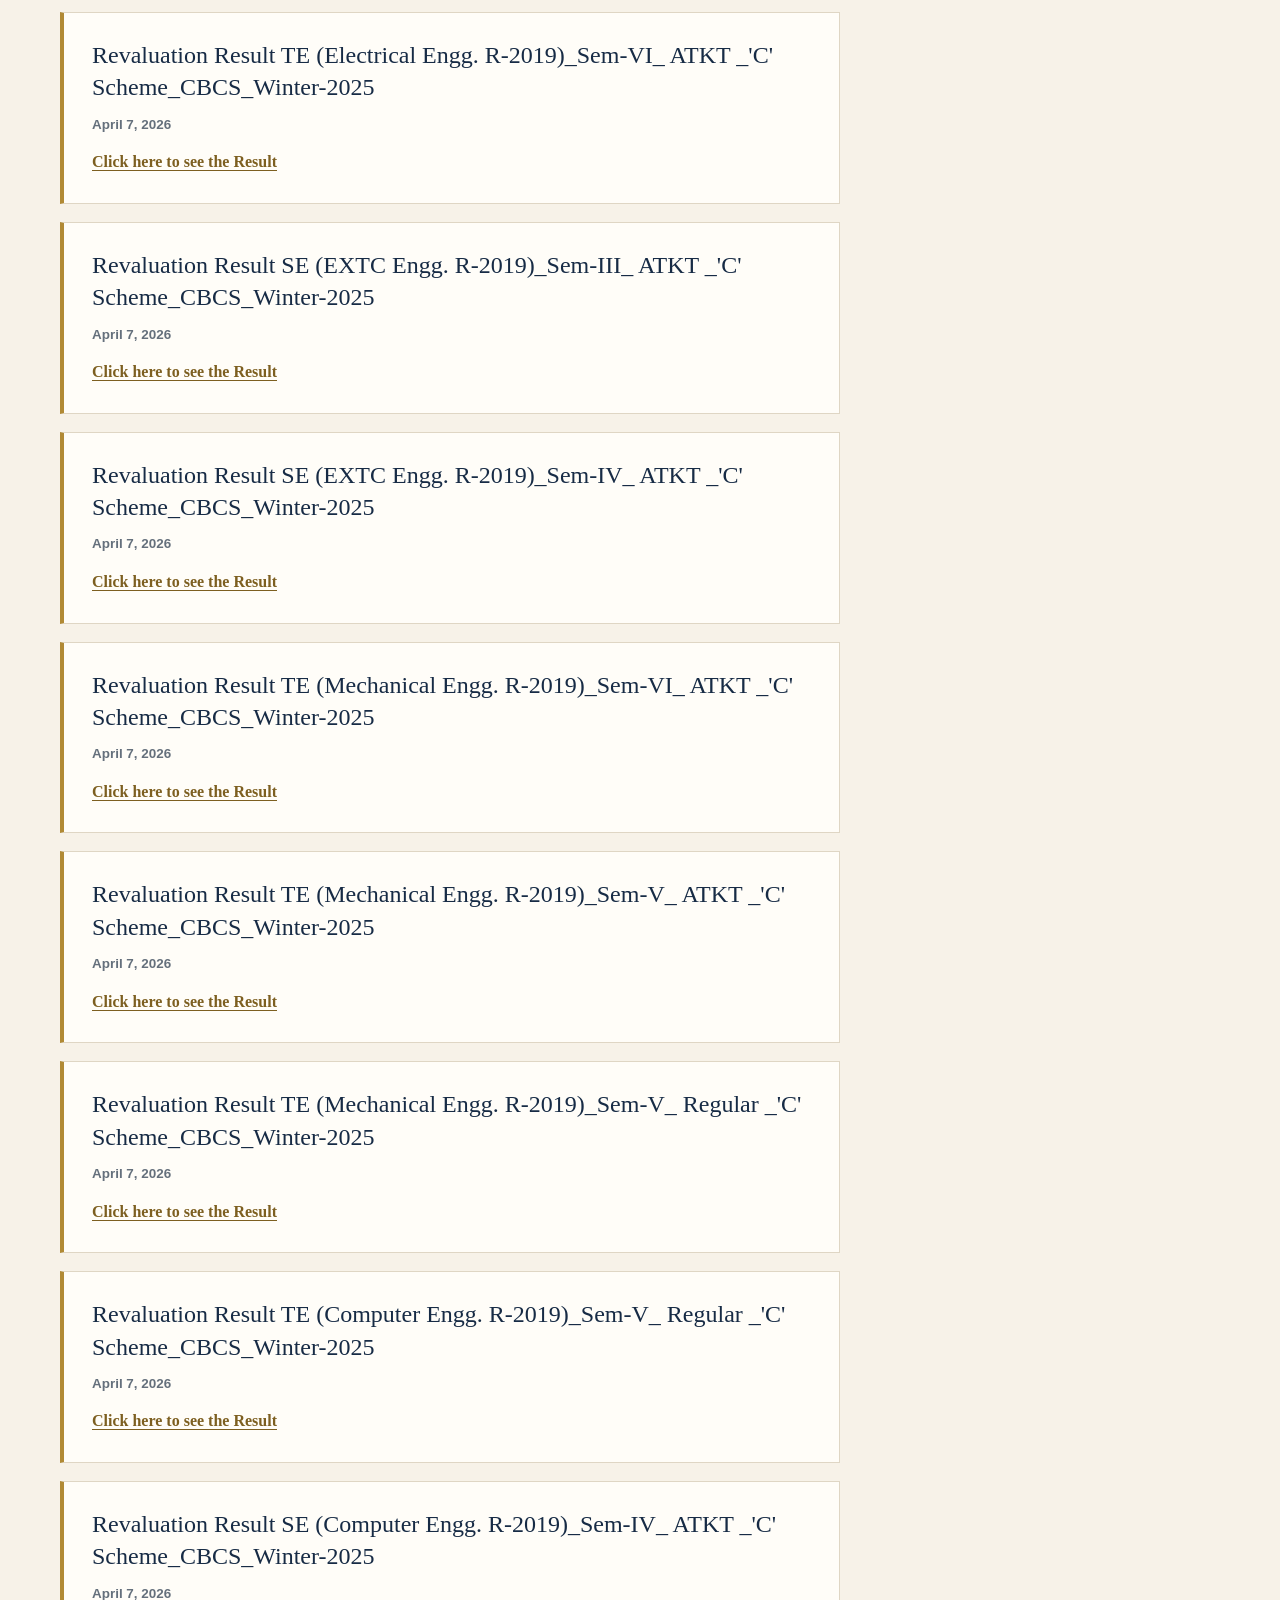
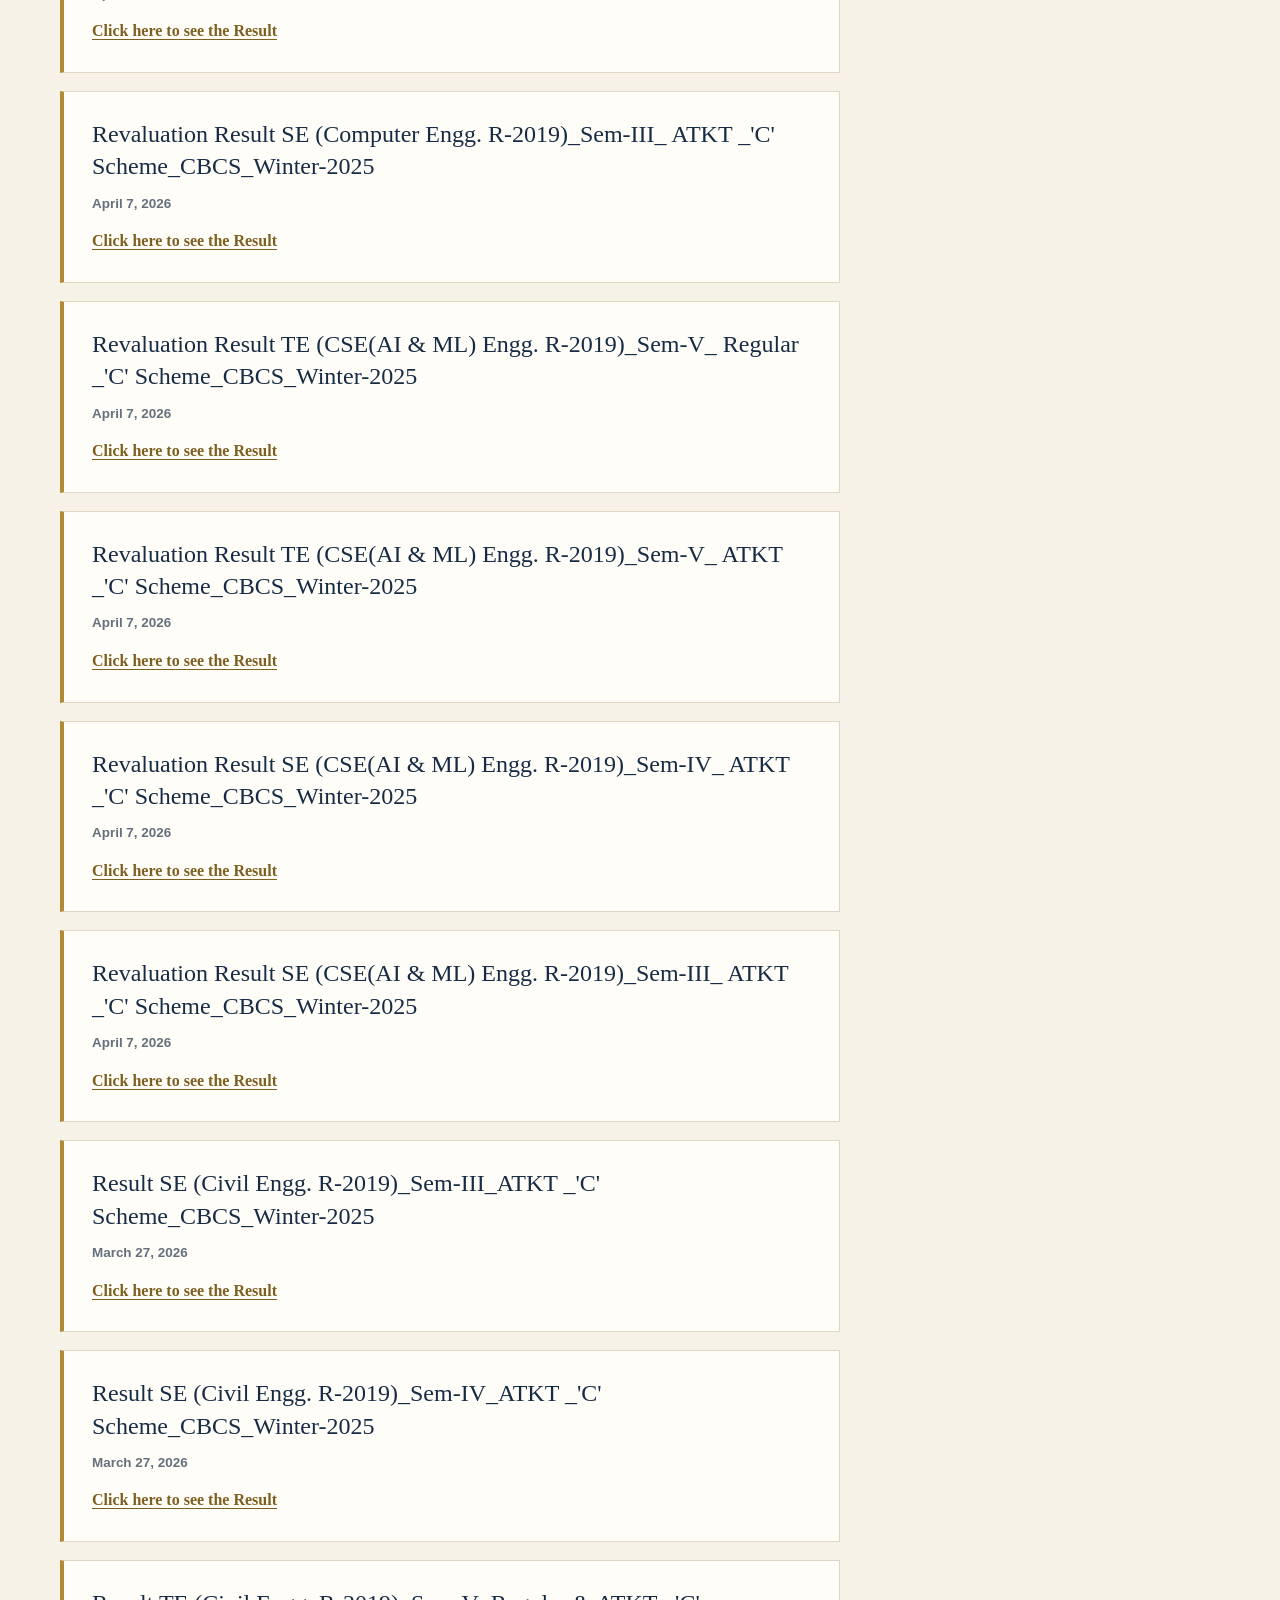
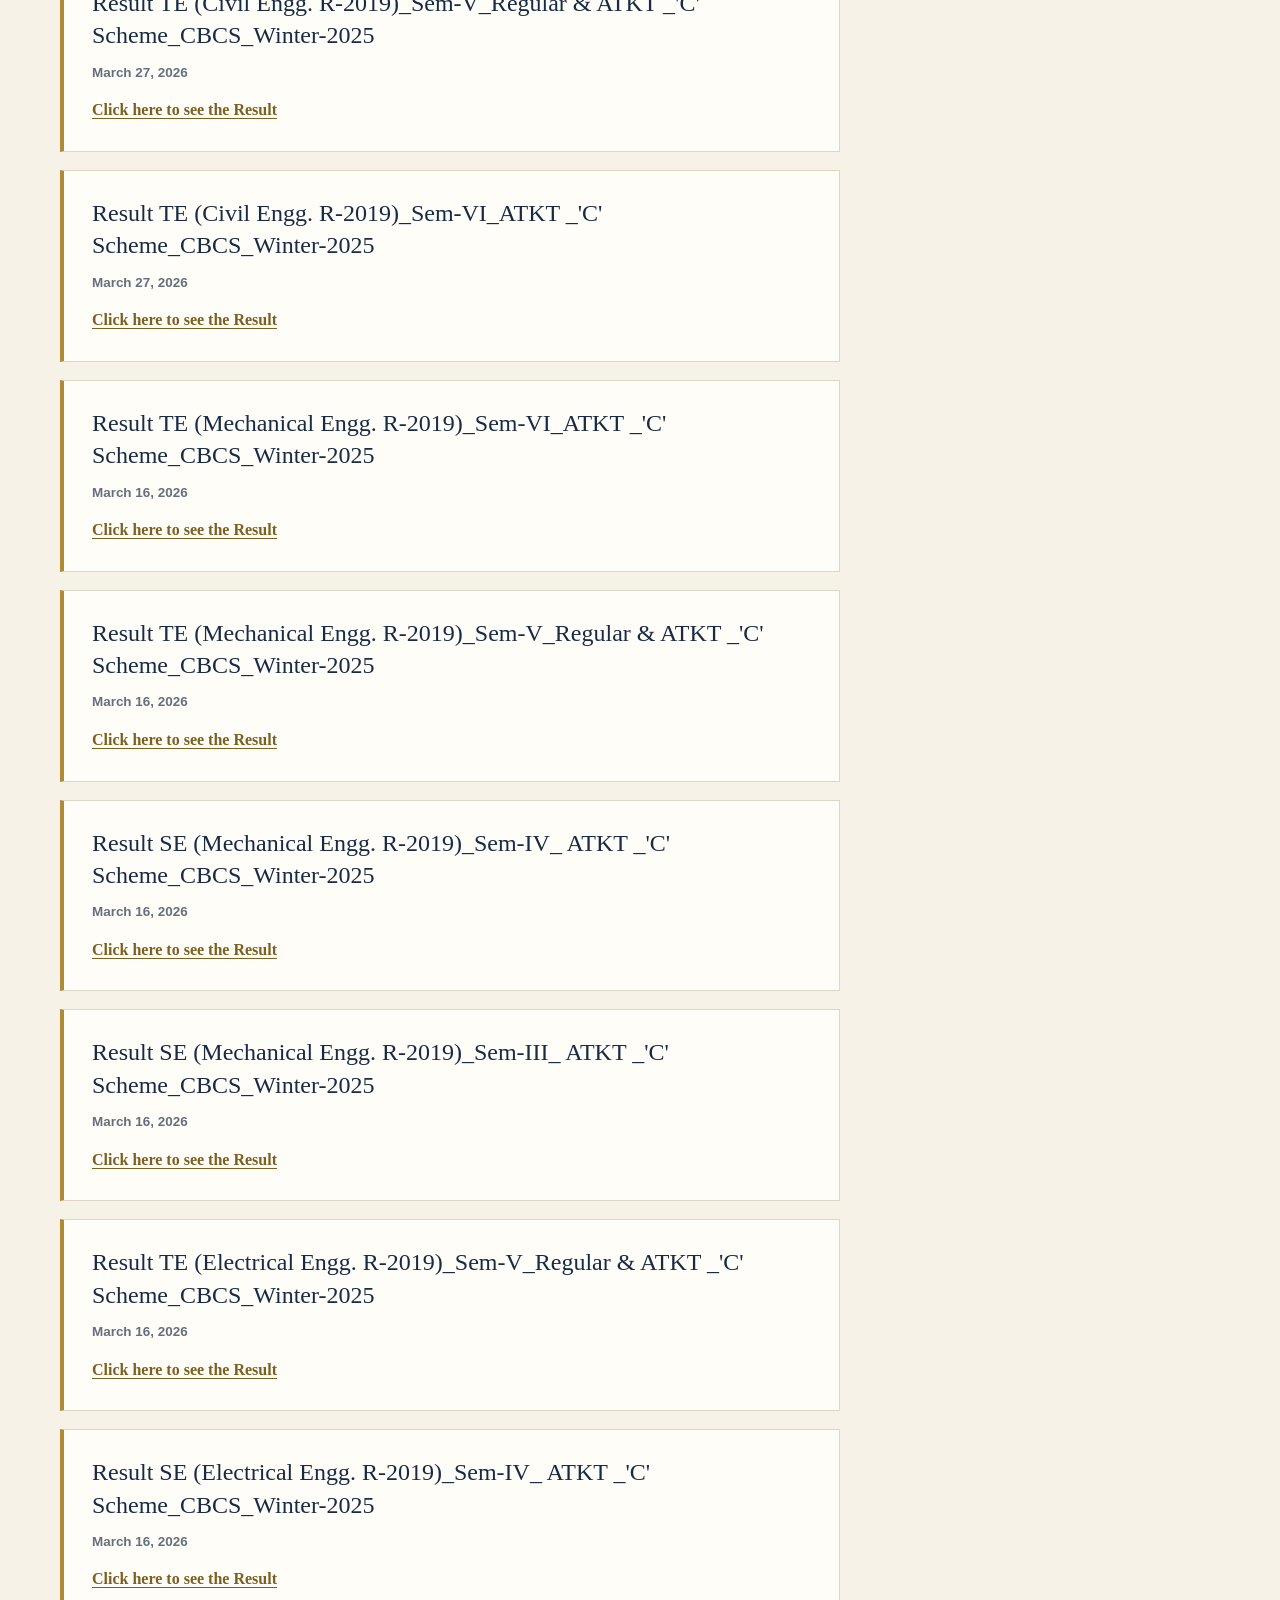
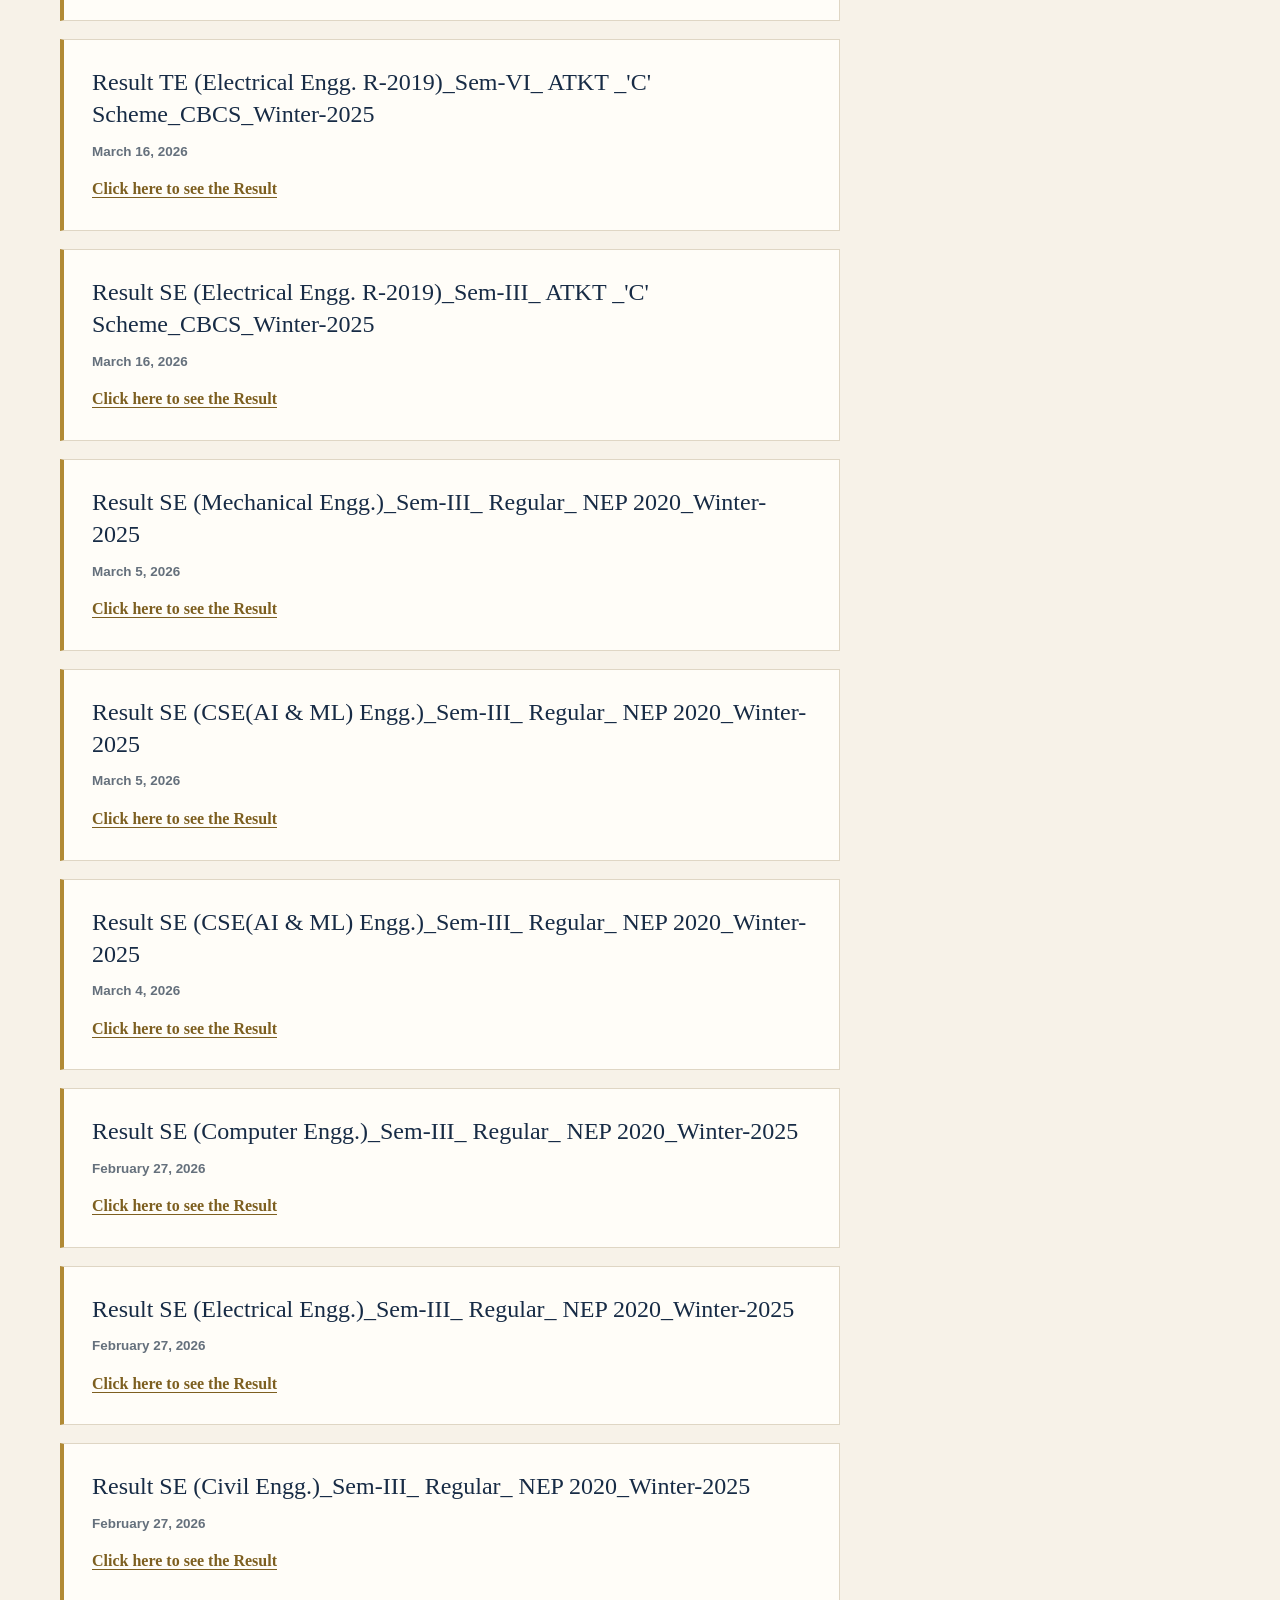
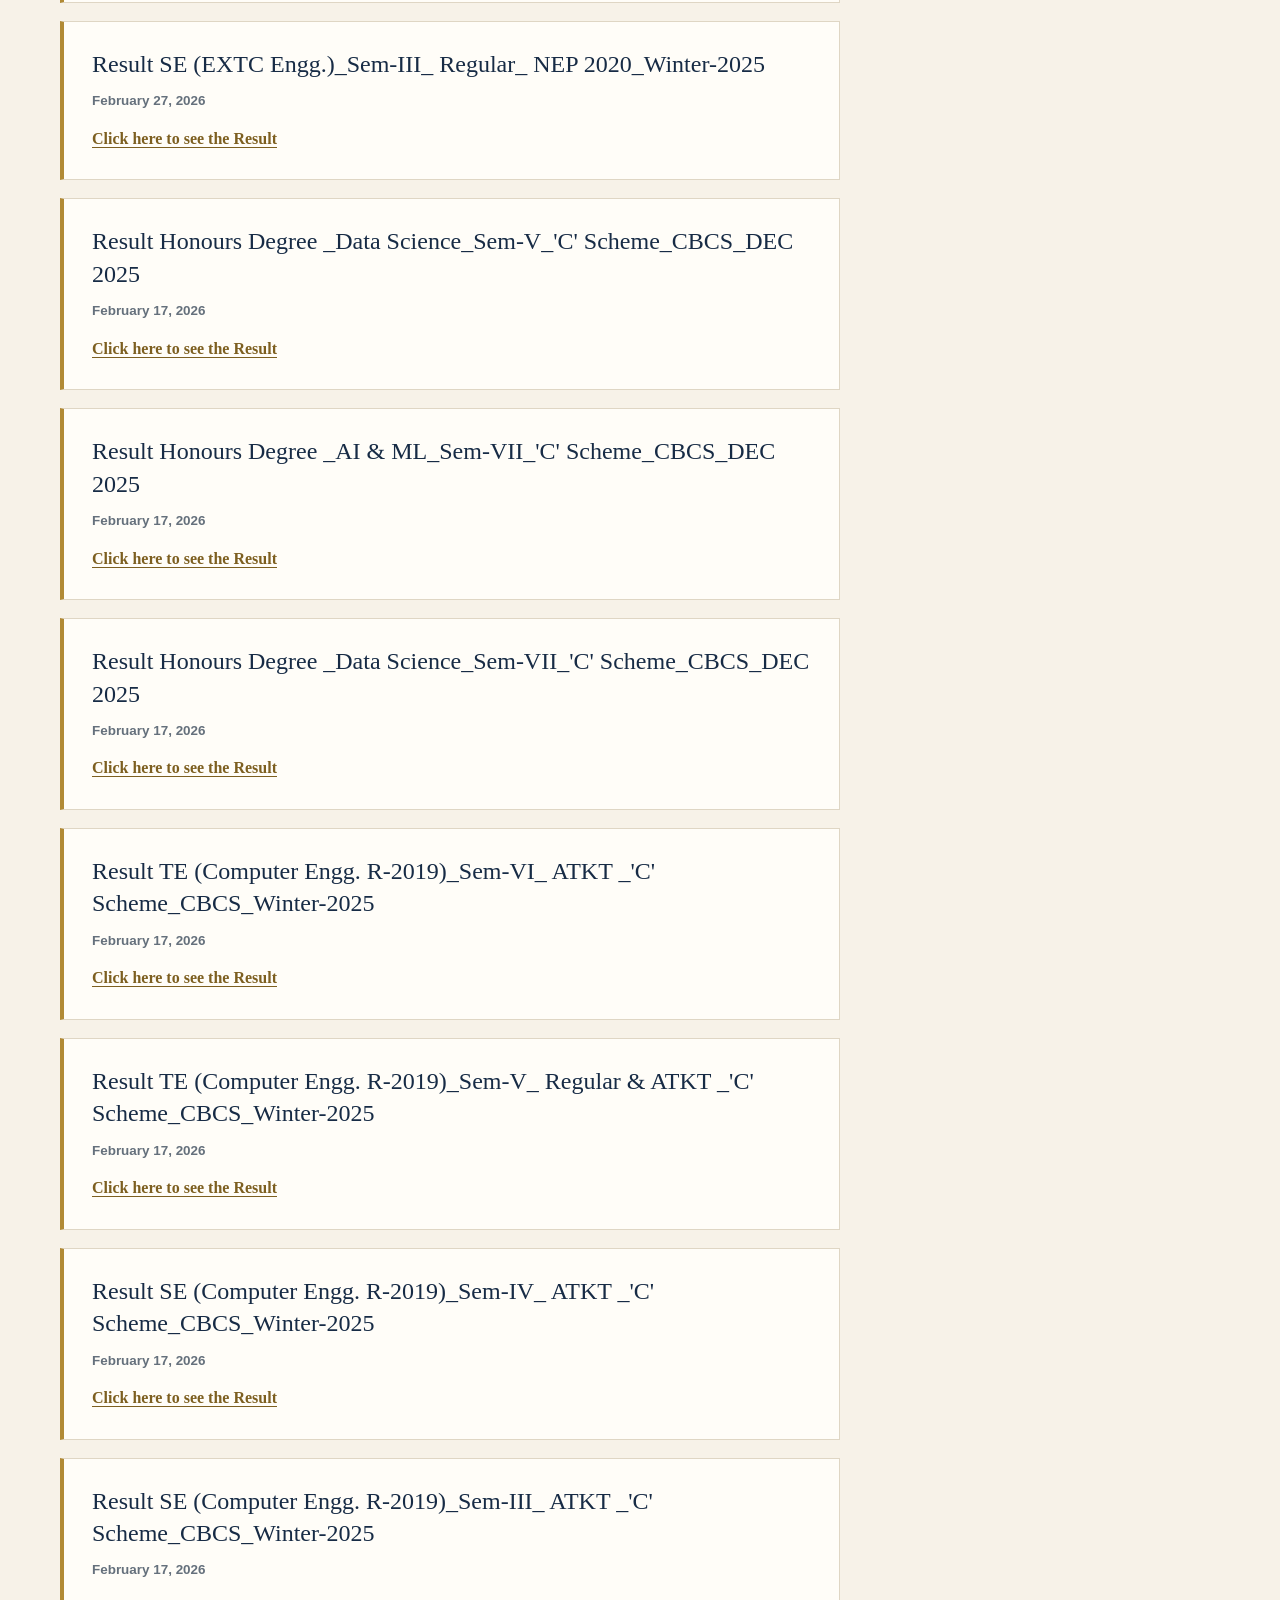
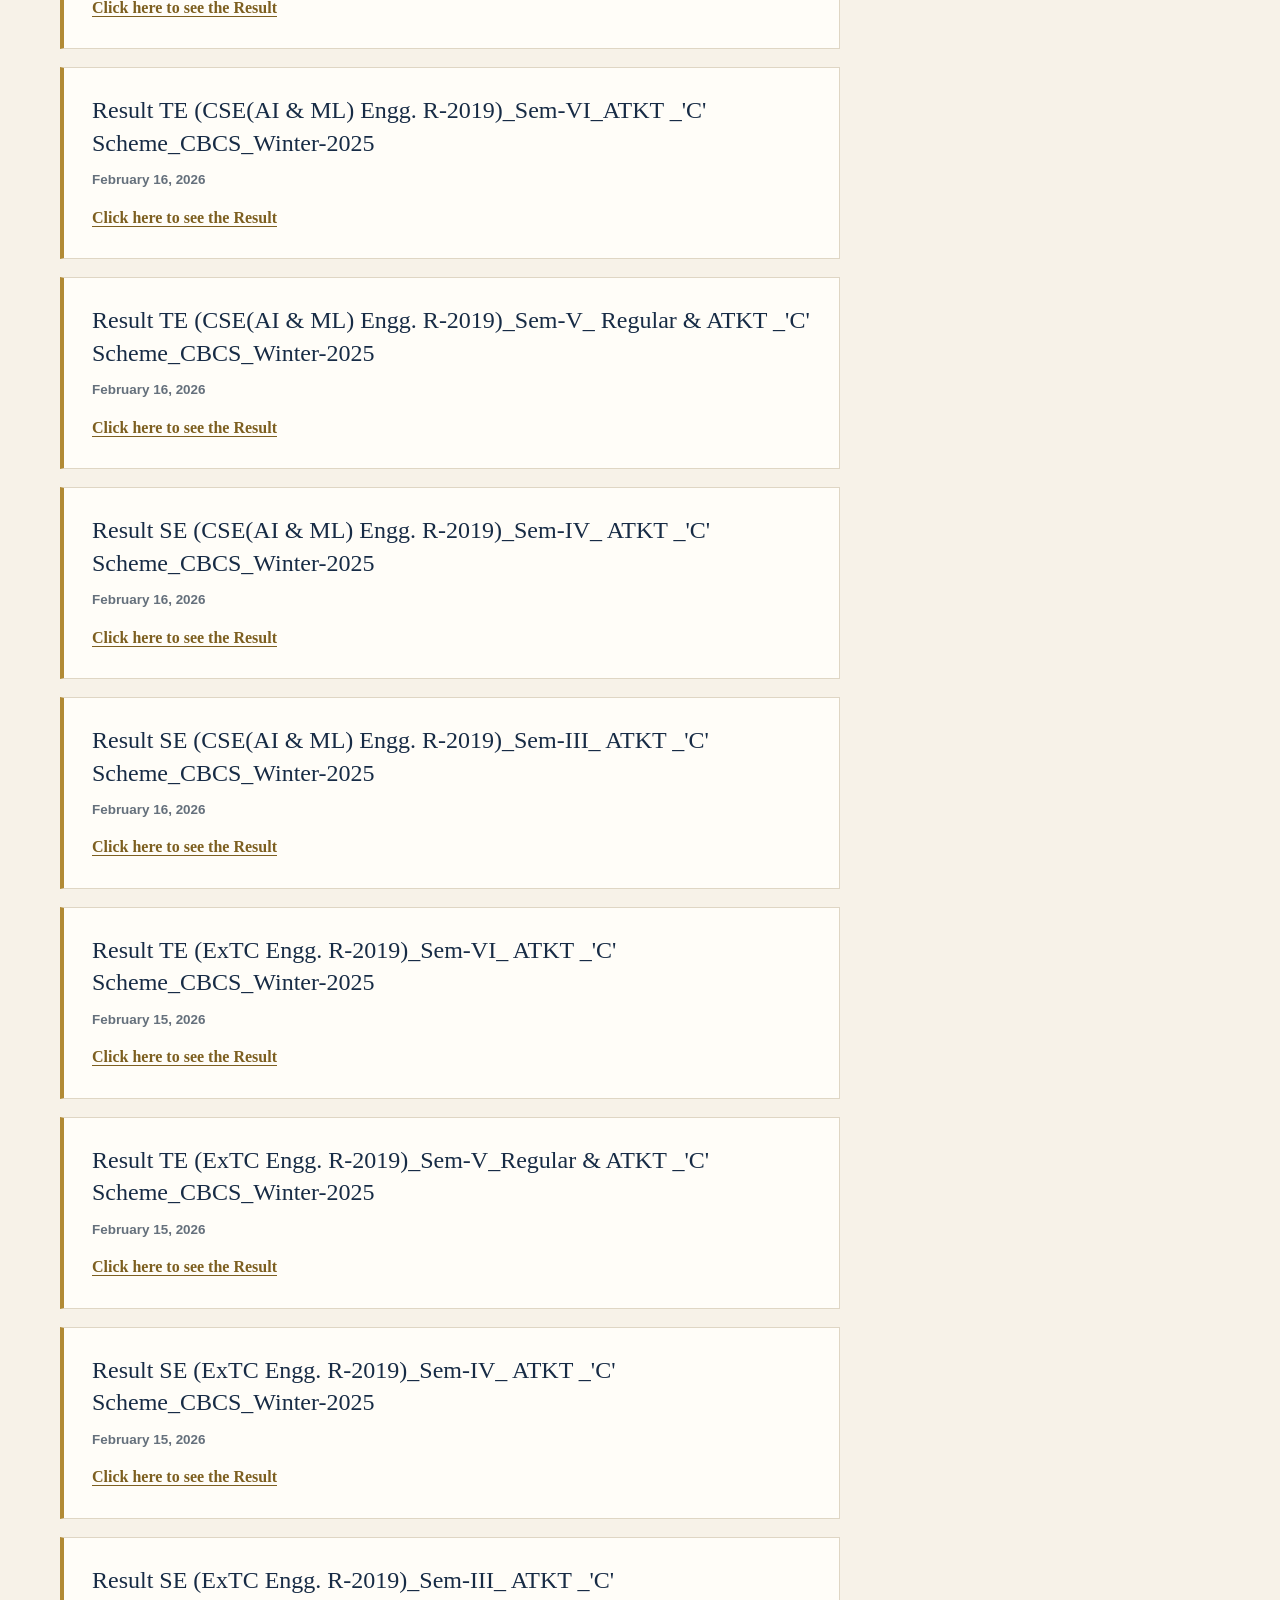
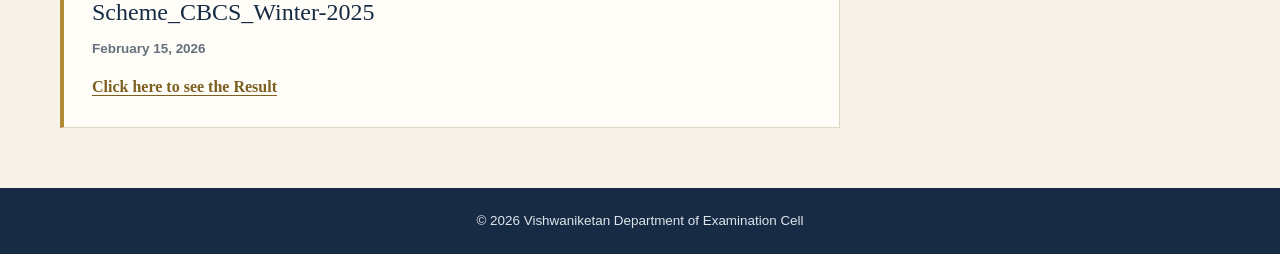
==== commit 4fa75253: "Move and enable latest results search" ====
--- a/index.html
+++ b/index.html
@@ -18,6 +18,16 @@
 
     <main class="container page-layout">
         <section class="results-section" aria-labelledby="results-heading">
+            <section class="results-search" aria-labelledby="search-heading">
+                <h2 id="search-heading">Search Your Result</h2>
+                <form class="search-form" id="result-search-form" role="search">
+                    <label class="visually-hidden" for="result-search">Search latest examination results</label>
+                    <input id="result-search" type="search" placeholder="Search latest results" autocomplete="off">
+                    <button type="submit">Search</button>
+                </form>
+                <p class="search-note" id="search-status" aria-live="polite">Search within the latest 2026 results.</p>
+            </section>
+
             <div class="section-heading">
                 <h2 id="results-heading">Latest Results</h2>
                 <span class="result-count" id="latest-result-count">60 Results</span>
@@ -27,14 +37,9 @@
         </section>
 
         <aside class="sidebar" aria-label="Result search and blog archive">
-            <section class="sidebar-section search-section">
-                <h2>Search Your Result</h2>
-                <form class="search-form" action="#" role="search">
-                    <label class="visually-hidden" for="blog-search">Search examination results</label>
-                    <input id="blog-search" type="search" placeholder="Search this blog">
-                    <button type="submit">Search</button>
-                </form>
-                <p class="search-note">Search will be available soon.</p>
+            <section class="sidebar-section result-guide">
+                <h2>Your Results</h2>
+                <p>Use the search to find a latest result, or select a year from the archive below.</p>
             </section>
 
             <nav class="sidebar-section archive" aria-labelledby="archive-heading">
@@ -73,31 +78,54 @@
         }
 
         var latestResults = document.getElementById('latest-results');
-        document.getElementById('latest-result-count').textContent = window.results2026.length + ' Results';
+        var resultCount = document.getElementById('latest-result-count');
+        var searchInput = document.getElementById('result-search');
+        var searchStatus = document.getElementById('search-status');
 
-        window.results2026.forEach(function (record) {
-            var item = document.createElement('li');
-            var article = document.createElement('article');
-            var title = document.createElement('h2');
-            var date = document.createElement('p');
-            var time = document.createElement('time');
-            var link = document.createElement('a');
+        function renderResults(records) {
+            latestResults.replaceChildren();
+            resultCount.textContent = records.length + (records.length === 1 ? ' Result' : ' Results');
 
-            item.className = 'result-item';
-            title.textContent = record.title;
-            date.className = 'result-date';
-            time.dateTime = record.date;
-            time.textContent = displayDate(record.date);
-            link.className = 'result-link';
-            link.href = record.url;
-            link.target = '_blank';
-            link.rel = 'noopener noreferrer';
-            link.textContent = 'Click here to see the Result';
-            date.appendChild(time);
-            article.append(title, date, link);
-            item.appendChild(article);
-            latestResults.appendChild(item);
+            records.forEach(function (record) {
+                var item = document.createElement('li');
+                var article = document.createElement('article');
+                var title = document.createElement('h2');
+                var date = document.createElement('p');
+                var time = document.createElement('time');
+                var link = document.createElement('a');
+
+                item.className = 'result-item';
+                title.textContent = record.title;
+                date.className = 'result-date';
+                time.dateTime = record.date;
+                time.textContent = displayDate(record.date);
+                link.className = 'result-link';
+                link.href = record.url;
+                link.target = '_blank';
+                link.rel = 'noopener noreferrer';
+                link.textContent = 'Click here to see the Result';
+                date.appendChild(time);
+                article.append(title, date, link);
+                item.appendChild(article);
+                latestResults.appendChild(item);
+            });
+        }
+
+        function searchResults() {
+            var query = searchInput.value.trim().toLowerCase();
+            var matches = window.results2026.filter(function (record) {
+                return record.title.toLowerCase().includes(query);
+            });
+            renderResults(matches);
+            searchStatus.textContent = query ? matches.length + ' matching result' + (matches.length === 1 ? '' : 's') + ' found.' : 'Search within the latest 2026 results.';
+        }
+
+        document.getElementById('result-search-form').addEventListener('submit', function (event) {
+            event.preventDefault();
+            searchResults();
         });
+        searchInput.addEventListener('input', searchResults);
+        renderResults(window.results2026);
     </script>
 </body>
 </html>
--- a/style.css
+++ b/style.css
@@ -164,6 +164,29 @@
 .sidebar h2 {
     margin-bottom: 16px;
     font-size: 1.2rem;
+}
+
+.results-search {
+    margin-bottom: 30px;
+    padding-bottom: 24px;
+    border-bottom: 1px solid var(--border);
+}
+
+.results-search h2 {
+    margin: 0 0 14px;
+    font-family: Georgia, "Times New Roman", serif;
+    font-size: 1.2rem;
+}
+
+.results-search .search-form {
+    max-width: 580px;
+}
+
+.result-guide p {
+    margin: 0;
+    color: var(--muted);
+    font-size: 0.88rem;
+    line-height: 1.6;
 }
 
 .search-form {
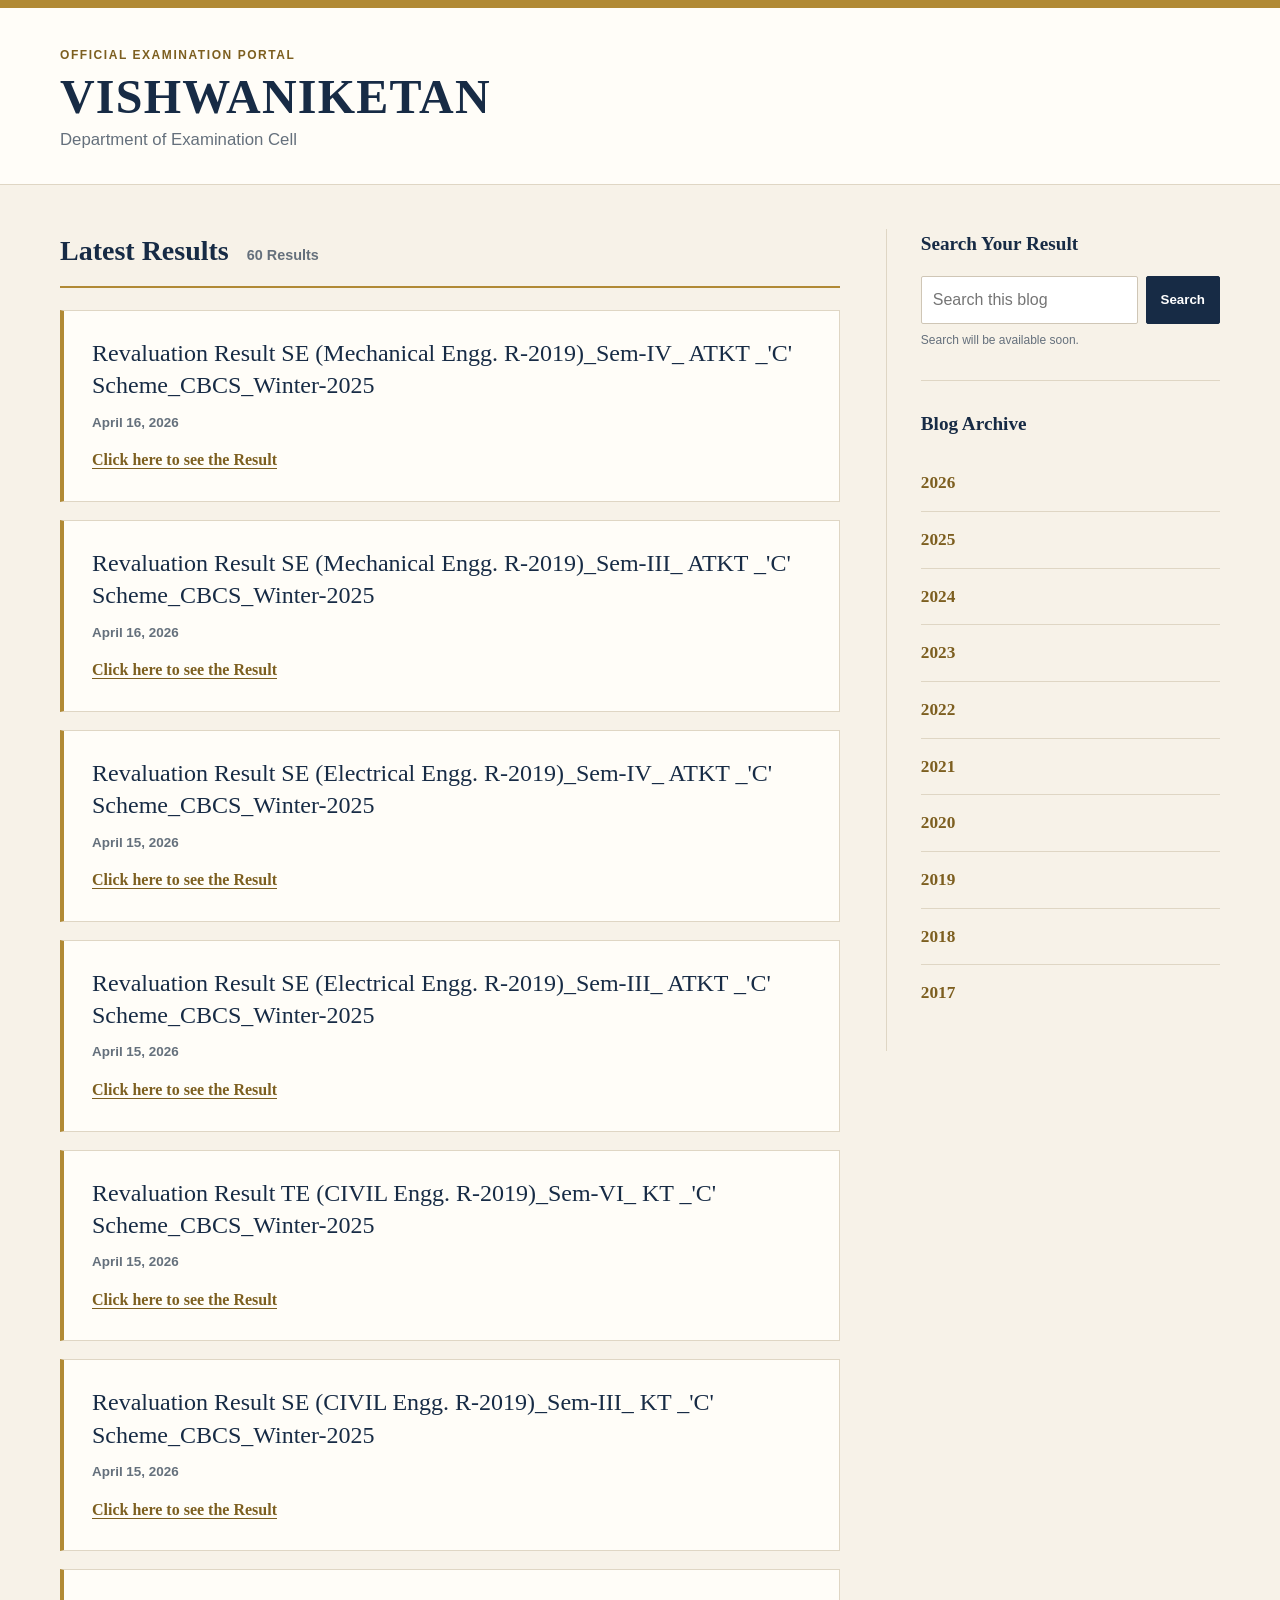
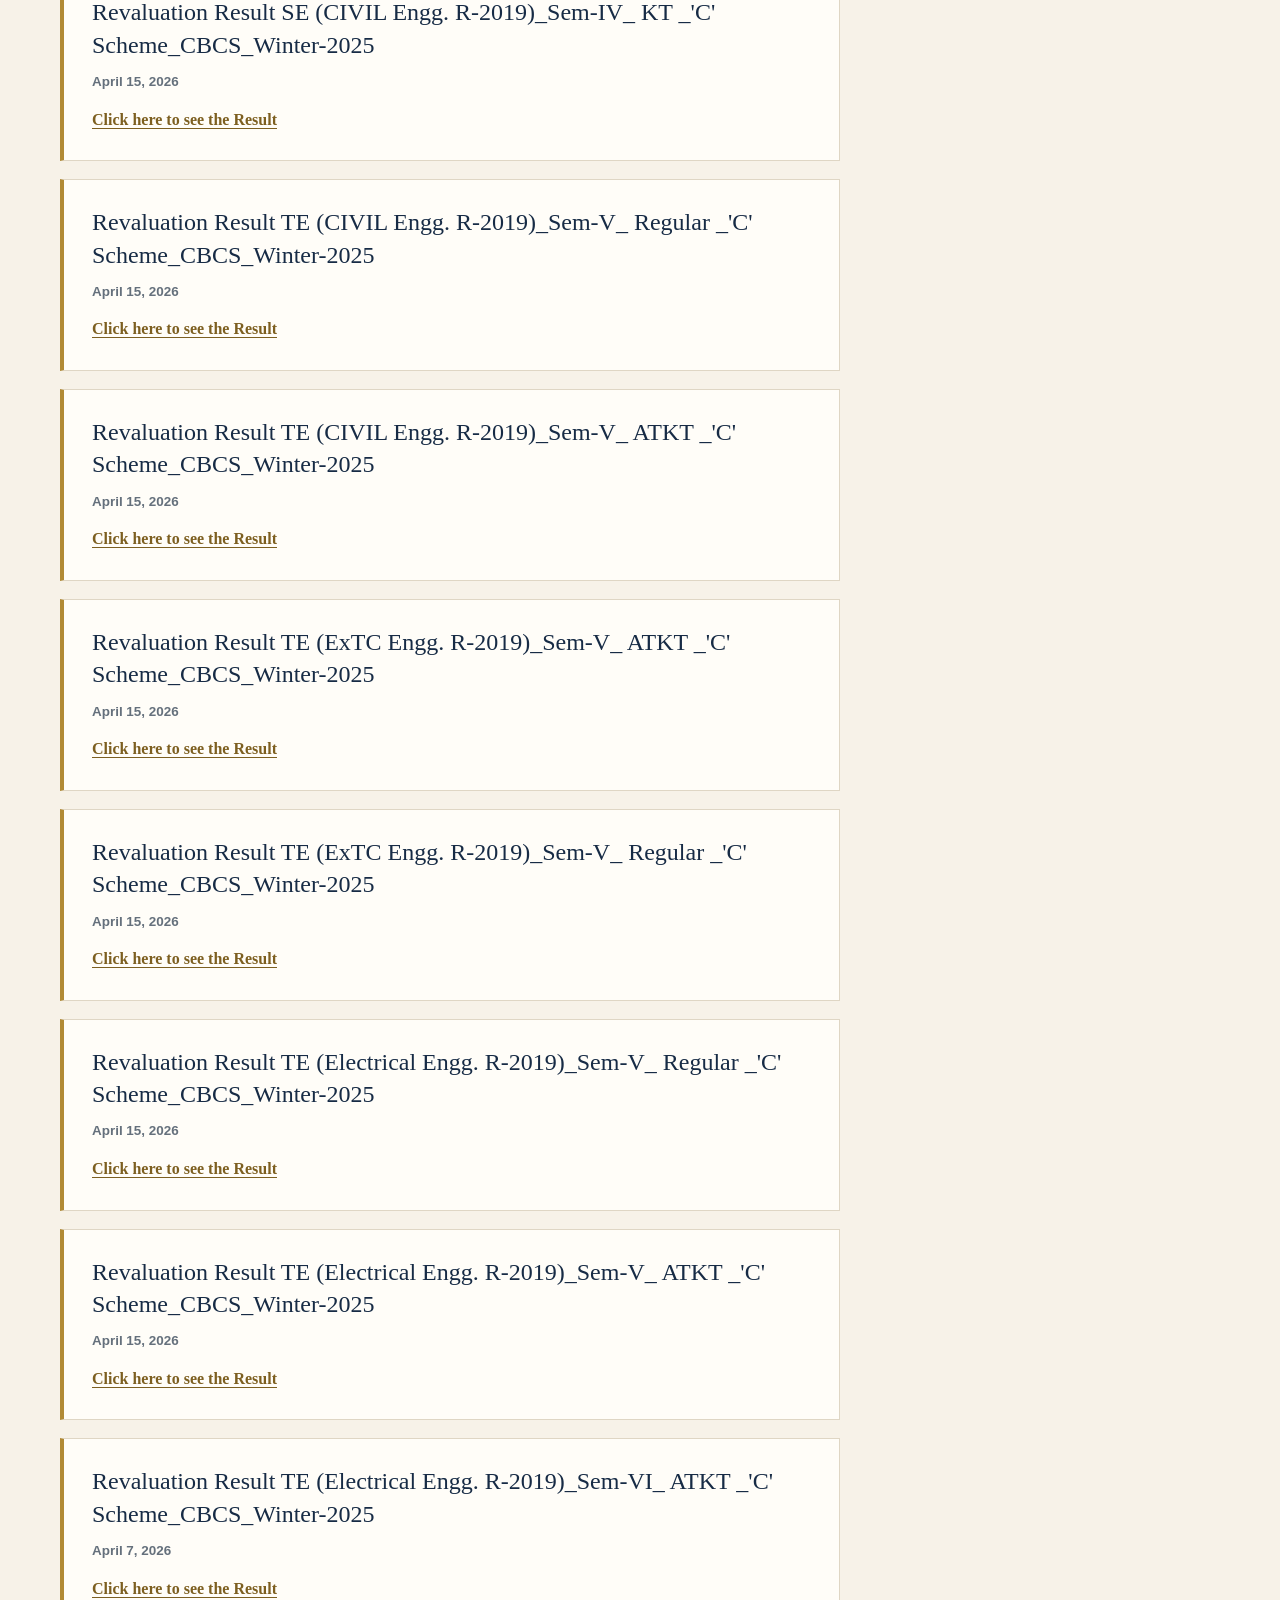
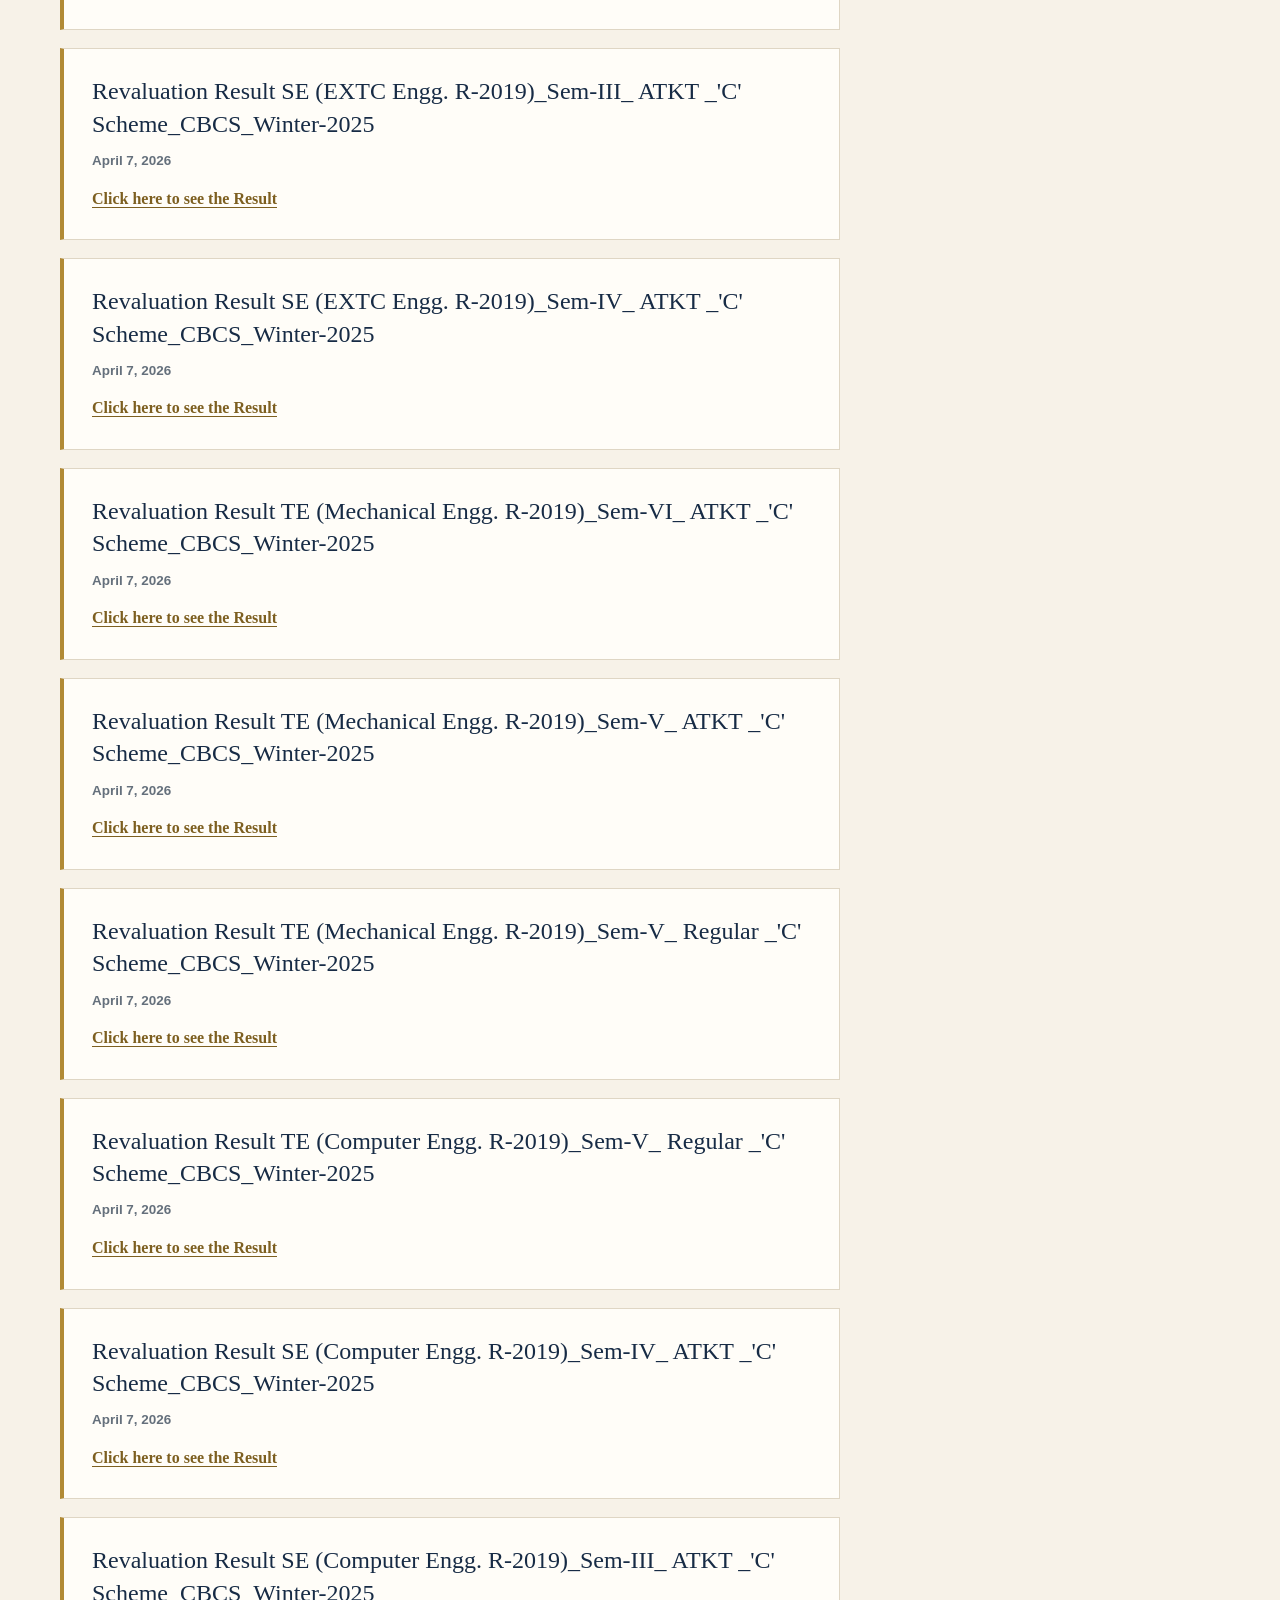
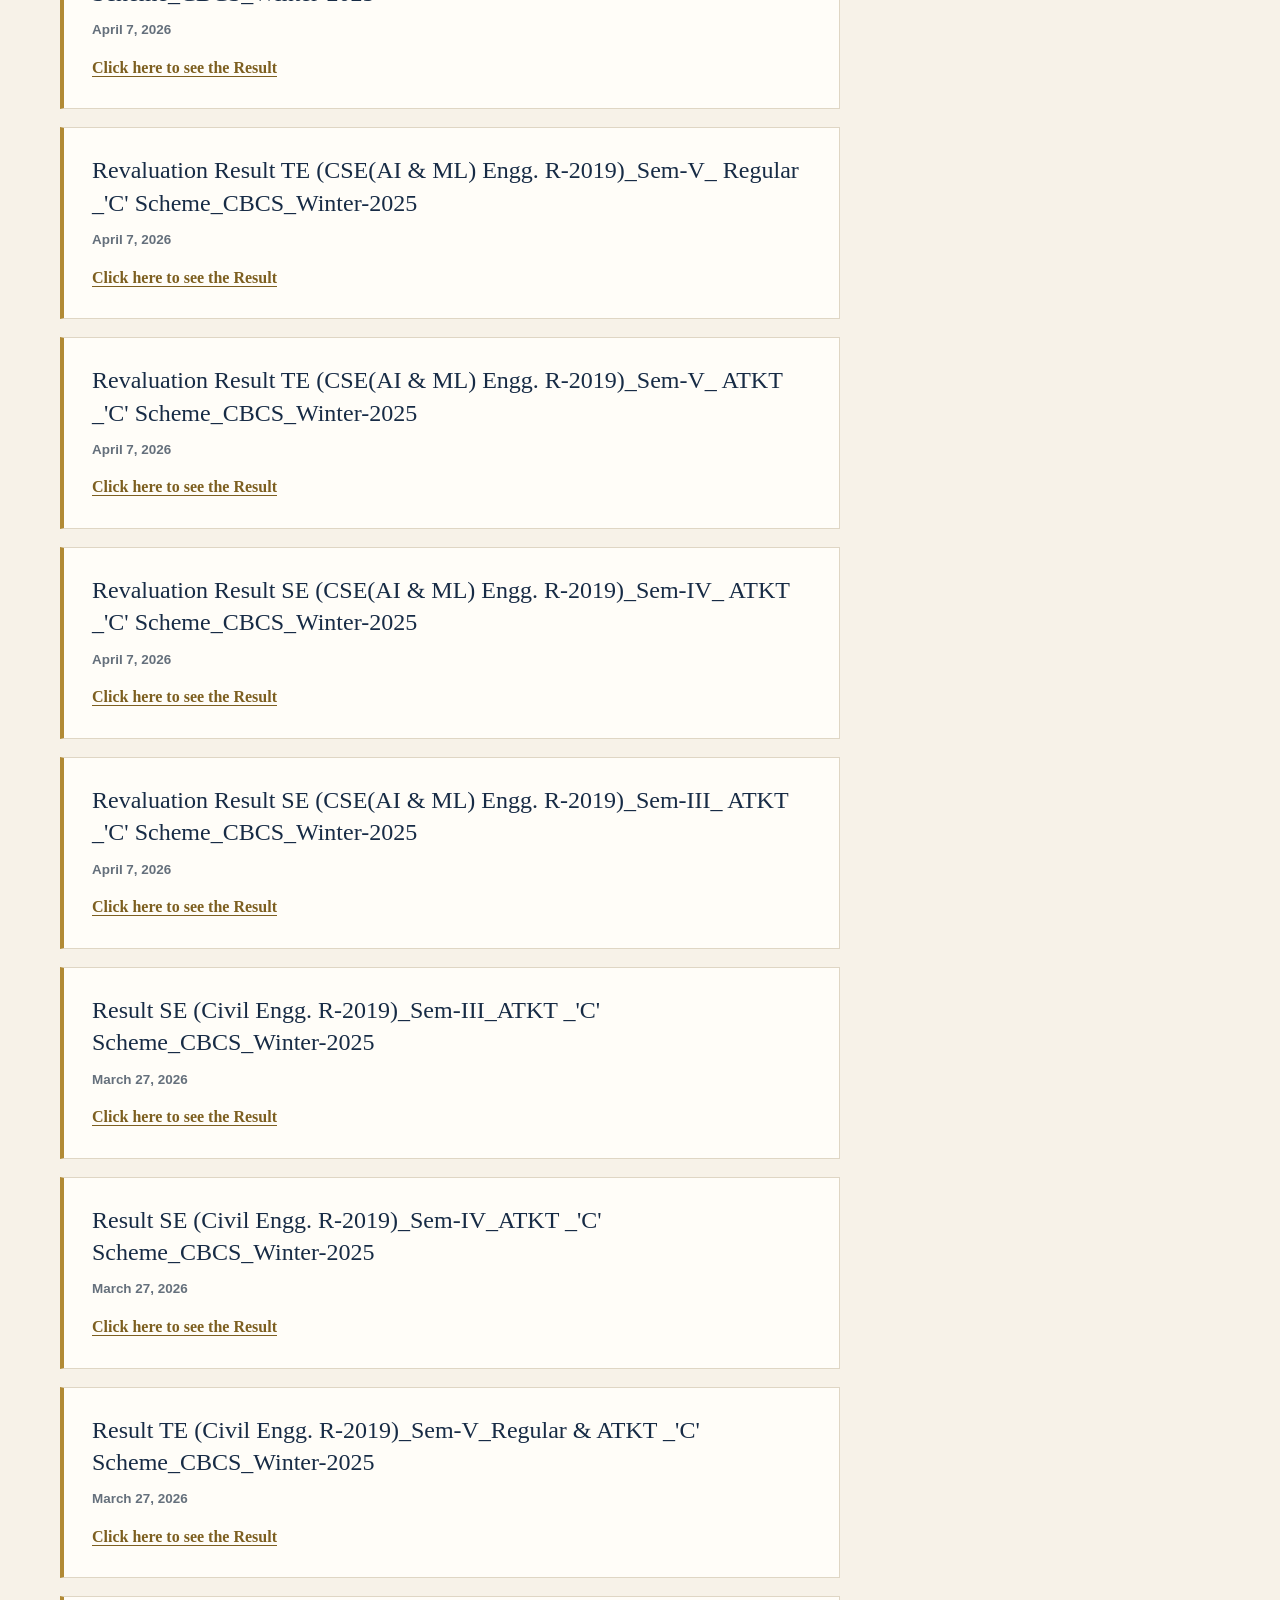
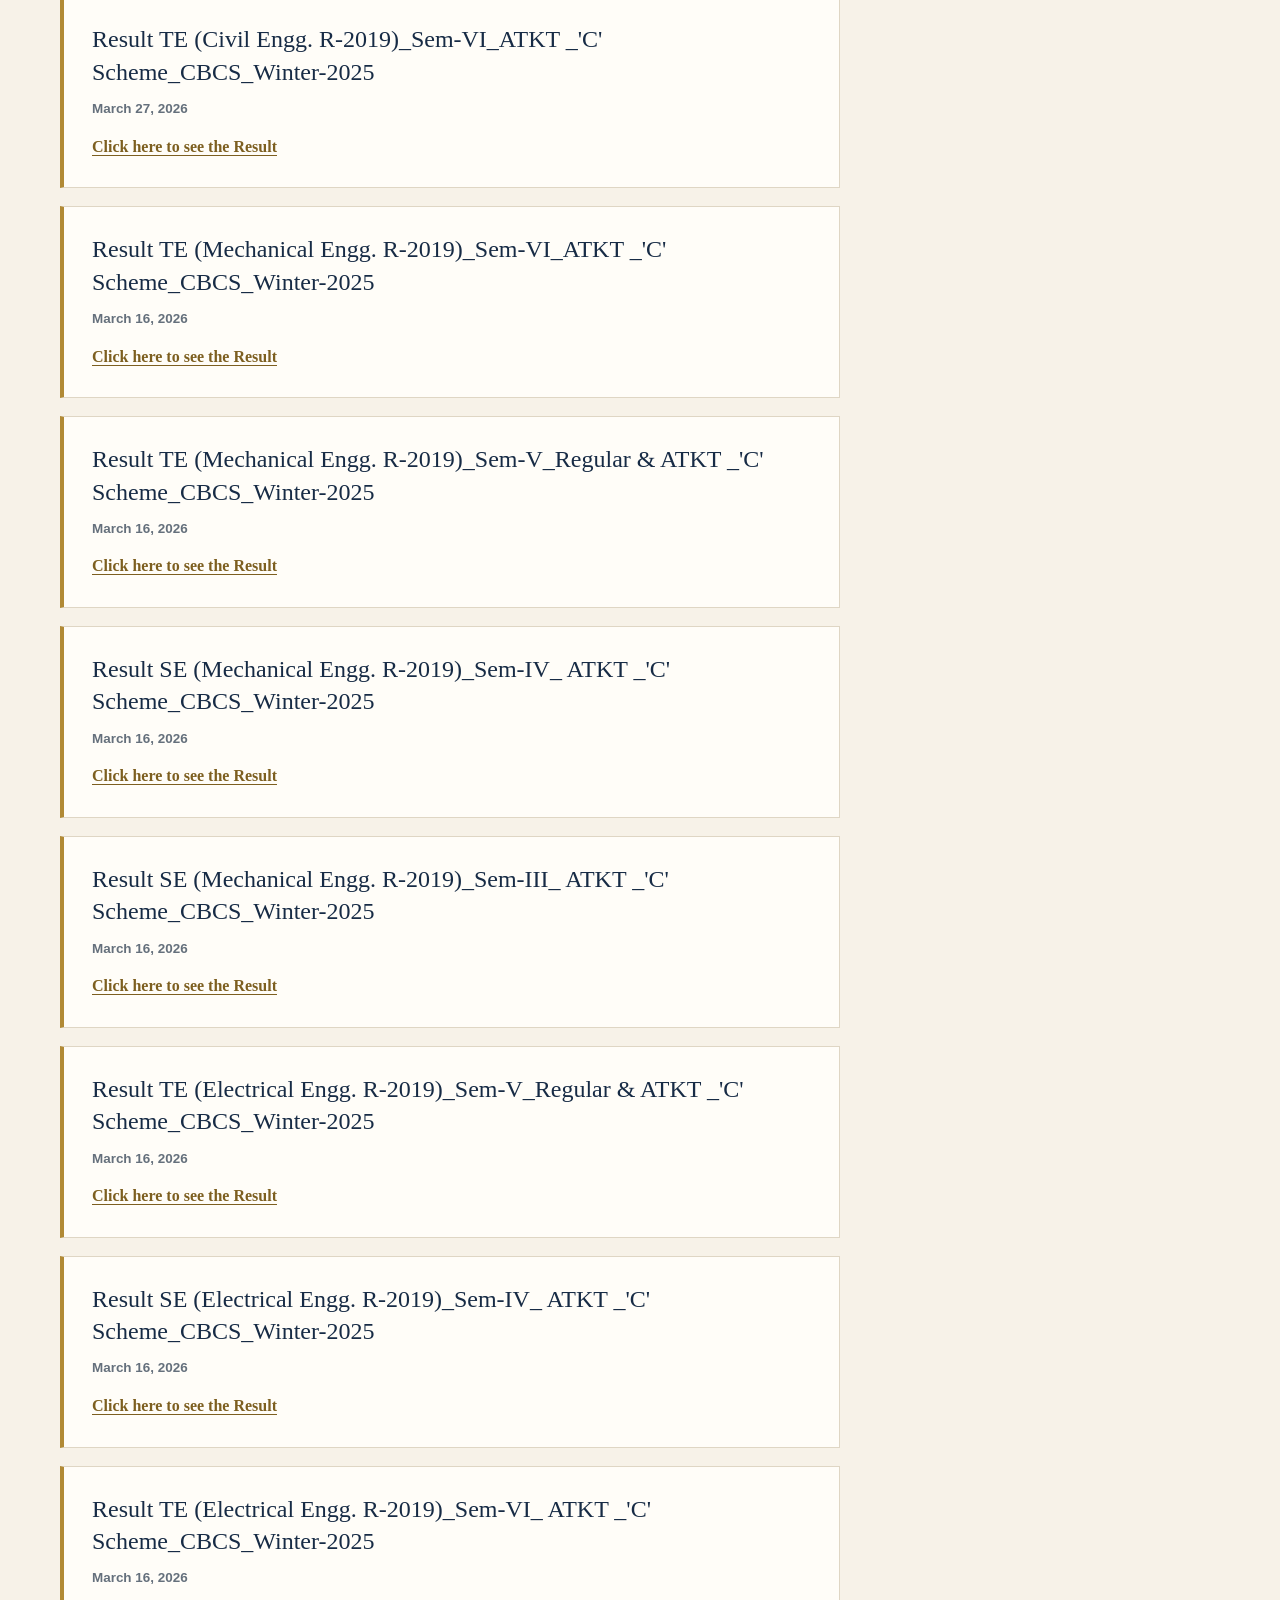
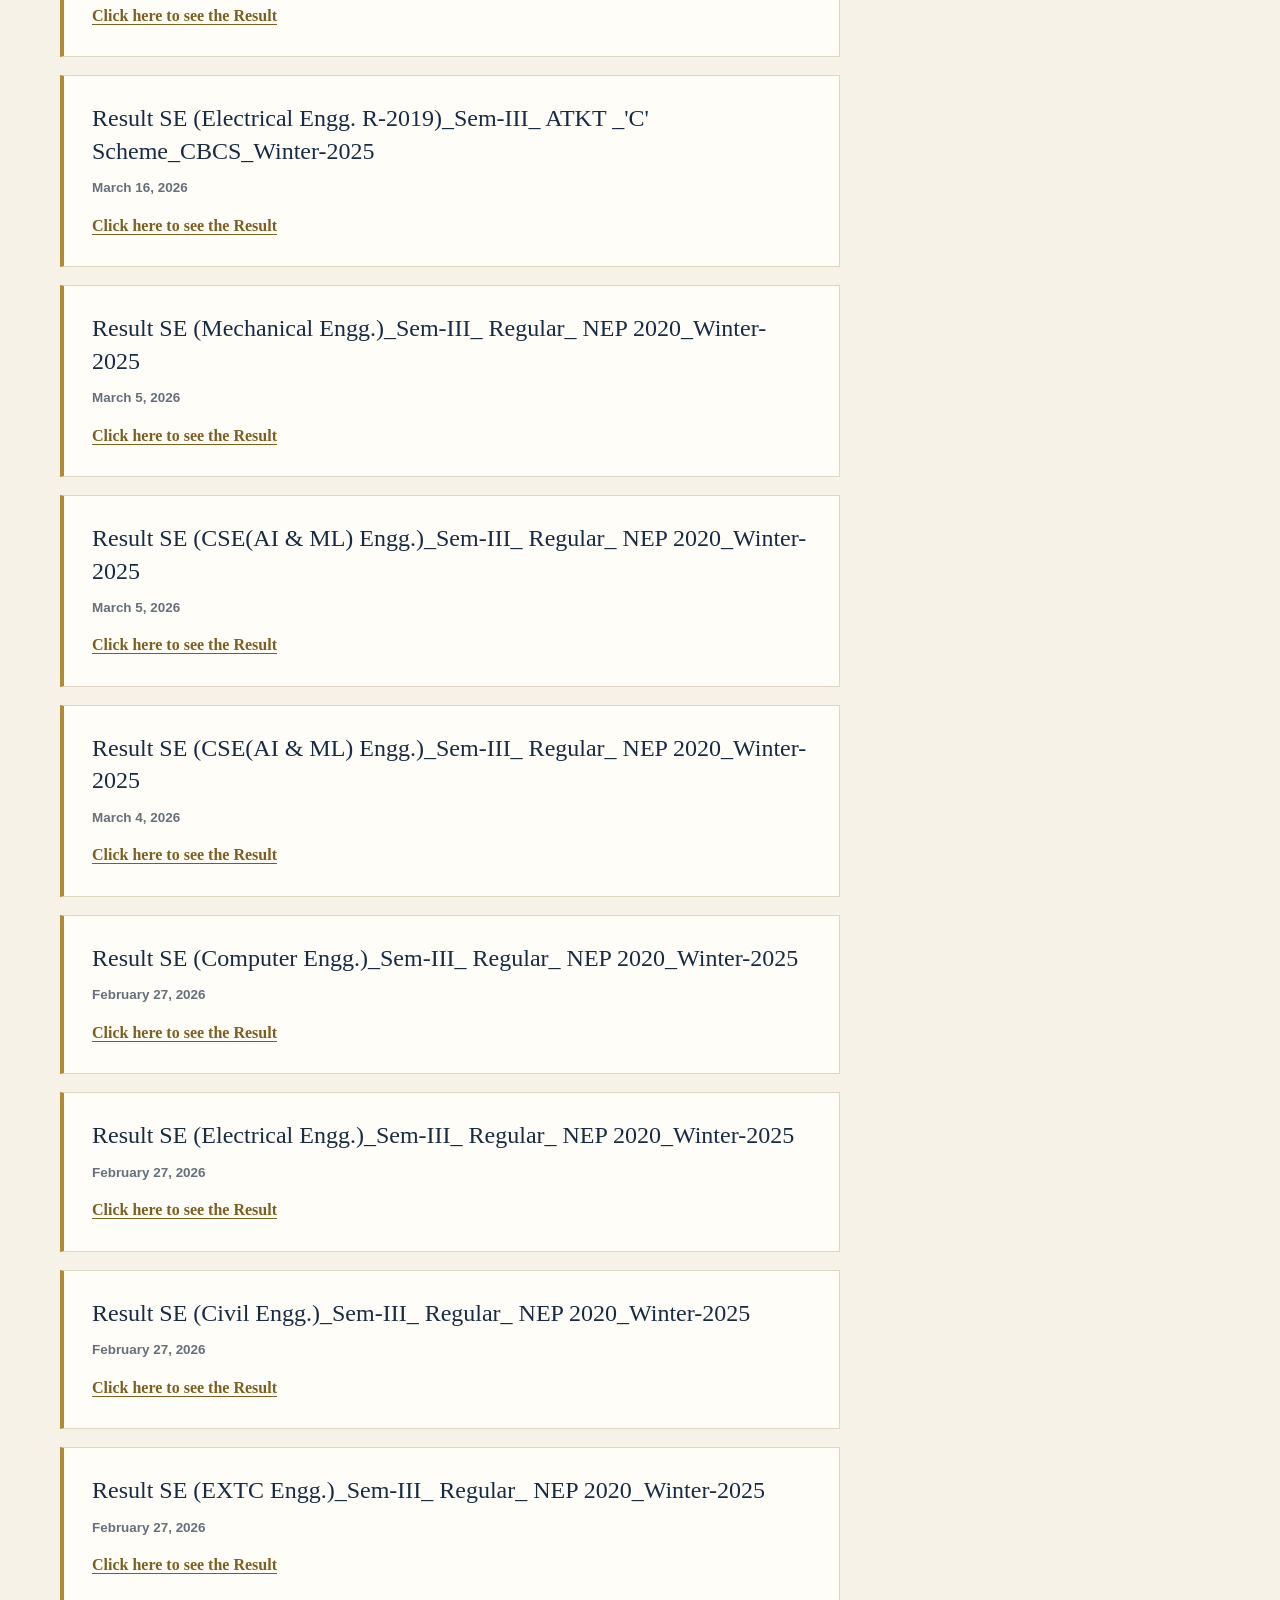
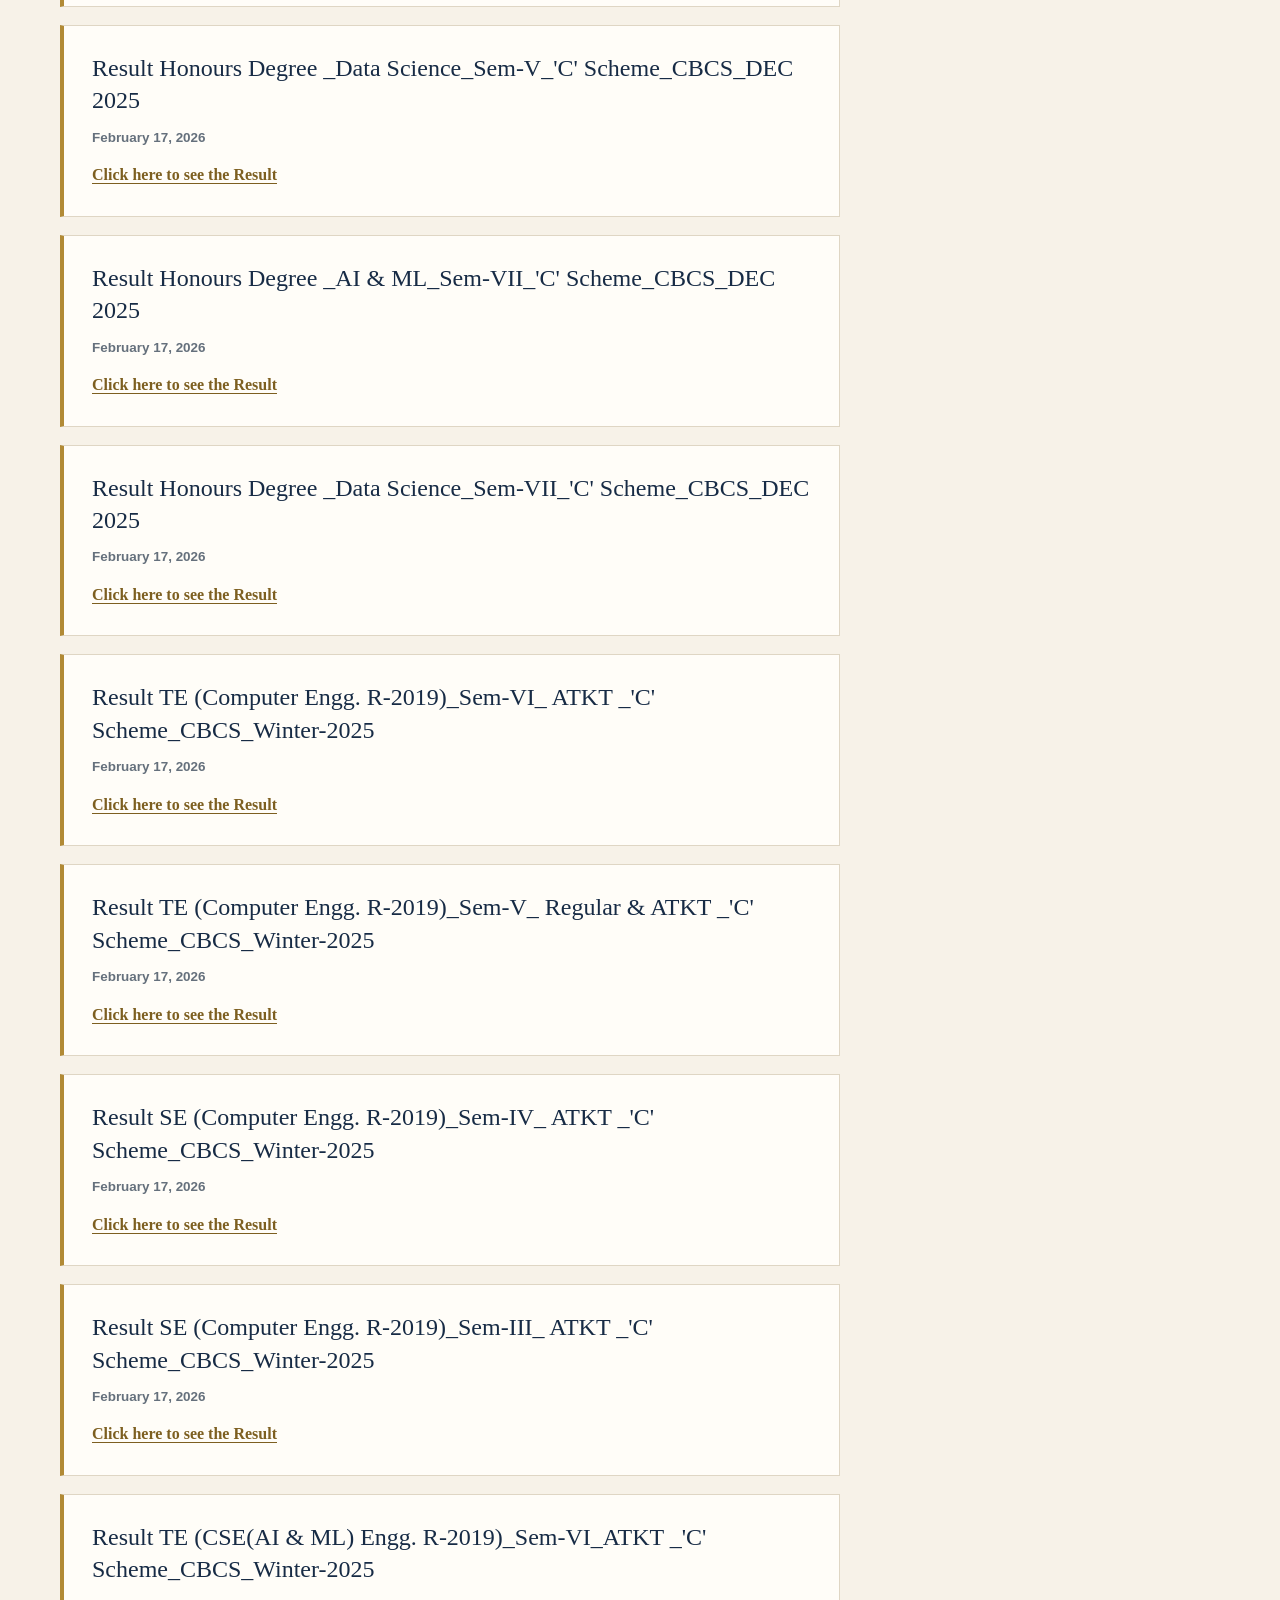
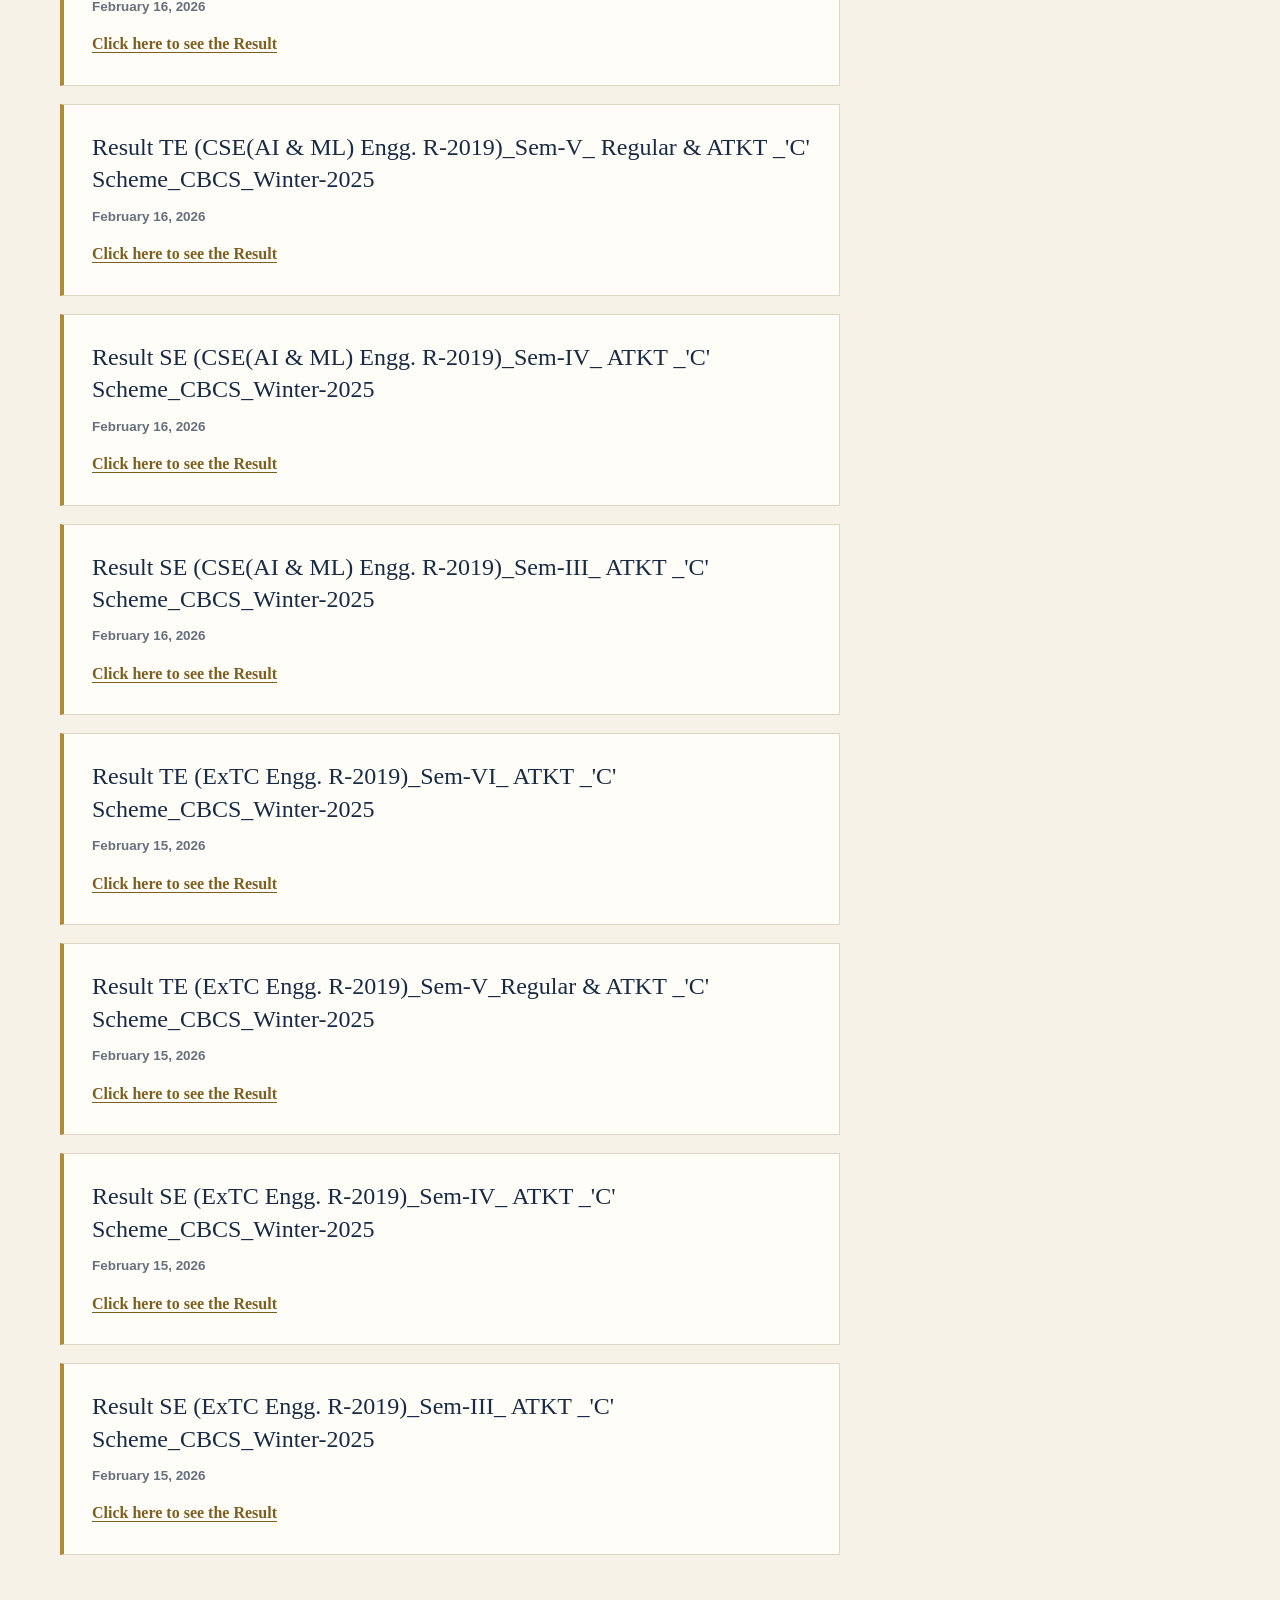
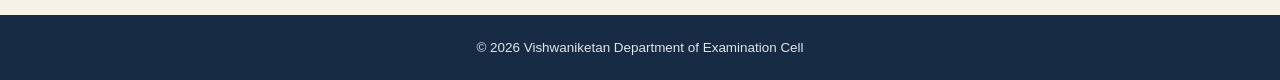
==== commit aff4db60: "Revert "Move and enable latest results search" This reverts commit 4fa752539330a20abd2baa6304494649d" ====
--- a/index.html
+++ b/index.html
@@ -18,16 +18,6 @@
 
     <main class="container page-layout">
         <section class="results-section" aria-labelledby="results-heading">
-            <section class="results-search" aria-labelledby="search-heading">
-                <h2 id="search-heading">Search Your Result</h2>
-                <form class="search-form" id="result-search-form" role="search">
-                    <label class="visually-hidden" for="result-search">Search latest examination results</label>
-                    <input id="result-search" type="search" placeholder="Search latest results" autocomplete="off">
-                    <button type="submit">Search</button>
-                </form>
-                <p class="search-note" id="search-status" aria-live="polite">Search within the latest 2026 results.</p>
-            </section>
-
             <div class="section-heading">
                 <h2 id="results-heading">Latest Results</h2>
                 <span class="result-count" id="latest-result-count">60 Results</span>
@@ -37,9 +27,14 @@
         </section>
 
         <aside class="sidebar" aria-label="Result search and blog archive">
-            <section class="sidebar-section result-guide">
-                <h2>Your Results</h2>
-                <p>Use the search to find a latest result, or select a year from the archive below.</p>
+            <section class="sidebar-section search-section">
+                <h2>Search Your Result</h2>
+                <form class="search-form" action="#" role="search">
+                    <label class="visually-hidden" for="blog-search">Search examination results</label>
+                    <input id="blog-search" type="search" placeholder="Search this blog">
+                    <button type="submit">Search</button>
+                </form>
+                <p class="search-note">Search will be available soon.</p>
             </section>
 
             <nav class="sidebar-section archive" aria-labelledby="archive-heading">
@@ -78,54 +73,31 @@
         }
 
         var latestResults = document.getElementById('latest-results');
-        var resultCount = document.getElementById('latest-result-count');
-        var searchInput = document.getElementById('result-search');
-        var searchStatus = document.getElementById('search-status');
+        document.getElementById('latest-result-count').textContent = window.results2026.length + ' Results';
 
-        function renderResults(records) {
-            latestResults.replaceChildren();
-            resultCount.textContent = records.length + (records.length === 1 ? ' Result' : ' Results');
+        window.results2026.forEach(function (record) {
+            var item = document.createElement('li');
+            var article = document.createElement('article');
+            var title = document.createElement('h2');
+            var date = document.createElement('p');
+            var time = document.createElement('time');
+            var link = document.createElement('a');
 
-            records.forEach(function (record) {
-                var item = document.createElement('li');
-                var article = document.createElement('article');
-                var title = document.createElement('h2');
-                var date = document.createElement('p');
-                var time = document.createElement('time');
-                var link = document.createElement('a');
-
-                item.className = 'result-item';
-                title.textContent = record.title;
-                date.className = 'result-date';
-                time.dateTime = record.date;
-                time.textContent = displayDate(record.date);
-                link.className = 'result-link';
-                link.href = record.url;
-                link.target = '_blank';
-                link.rel = 'noopener noreferrer';
-                link.textContent = 'Click here to see the Result';
-                date.appendChild(time);
-                article.append(title, date, link);
-                item.appendChild(article);
-                latestResults.appendChild(item);
-            });
-        }
-
-        function searchResults() {
-            var query = searchInput.value.trim().toLowerCase();
-            var matches = window.results2026.filter(function (record) {
-                return record.title.toLowerCase().includes(query);
-            });
-            renderResults(matches);
-            searchStatus.textContent = query ? matches.length + ' matching result' + (matches.length === 1 ? '' : 's') + ' found.' : 'Search within the latest 2026 results.';
-        }
-
-        document.getElementById('result-search-form').addEventListener('submit', function (event) {
-            event.preventDefault();
-            searchResults();
+            item.className = 'result-item';
+            title.textContent = record.title;
+            date.className = 'result-date';
+            time.dateTime = record.date;
+            time.textContent = displayDate(record.date);
+            link.className = 'result-link';
+            link.href = record.url;
+            link.target = '_blank';
+            link.rel = 'noopener noreferrer';
+            link.textContent = 'Click here to see the Result';
+            date.appendChild(time);
+            article.append(title, date, link);
+            item.appendChild(article);
+            latestResults.appendChild(item);
         });
-        searchInput.addEventListener('input', searchResults);
-        renderResults(window.results2026);
     </script>
 </body>
 </html>
--- a/style.css
+++ b/style.css
@@ -164,29 +164,6 @@
 .sidebar h2 {
     margin-bottom: 16px;
     font-size: 1.2rem;
-}
-
-.results-search {
-    margin-bottom: 30px;
-    padding-bottom: 24px;
-    border-bottom: 1px solid var(--border);
-}
-
-.results-search h2 {
-    margin: 0 0 14px;
-    font-family: Georgia, "Times New Roman", serif;
-    font-size: 1.2rem;
-}
-
-.results-search .search-form {
-    max-width: 580px;
-}
-
-.result-guide p {
-    margin: 0;
-    color: var(--muted);
-    font-size: 0.88rem;
-    line-height: 1.6;
 }
 
 .search-form {
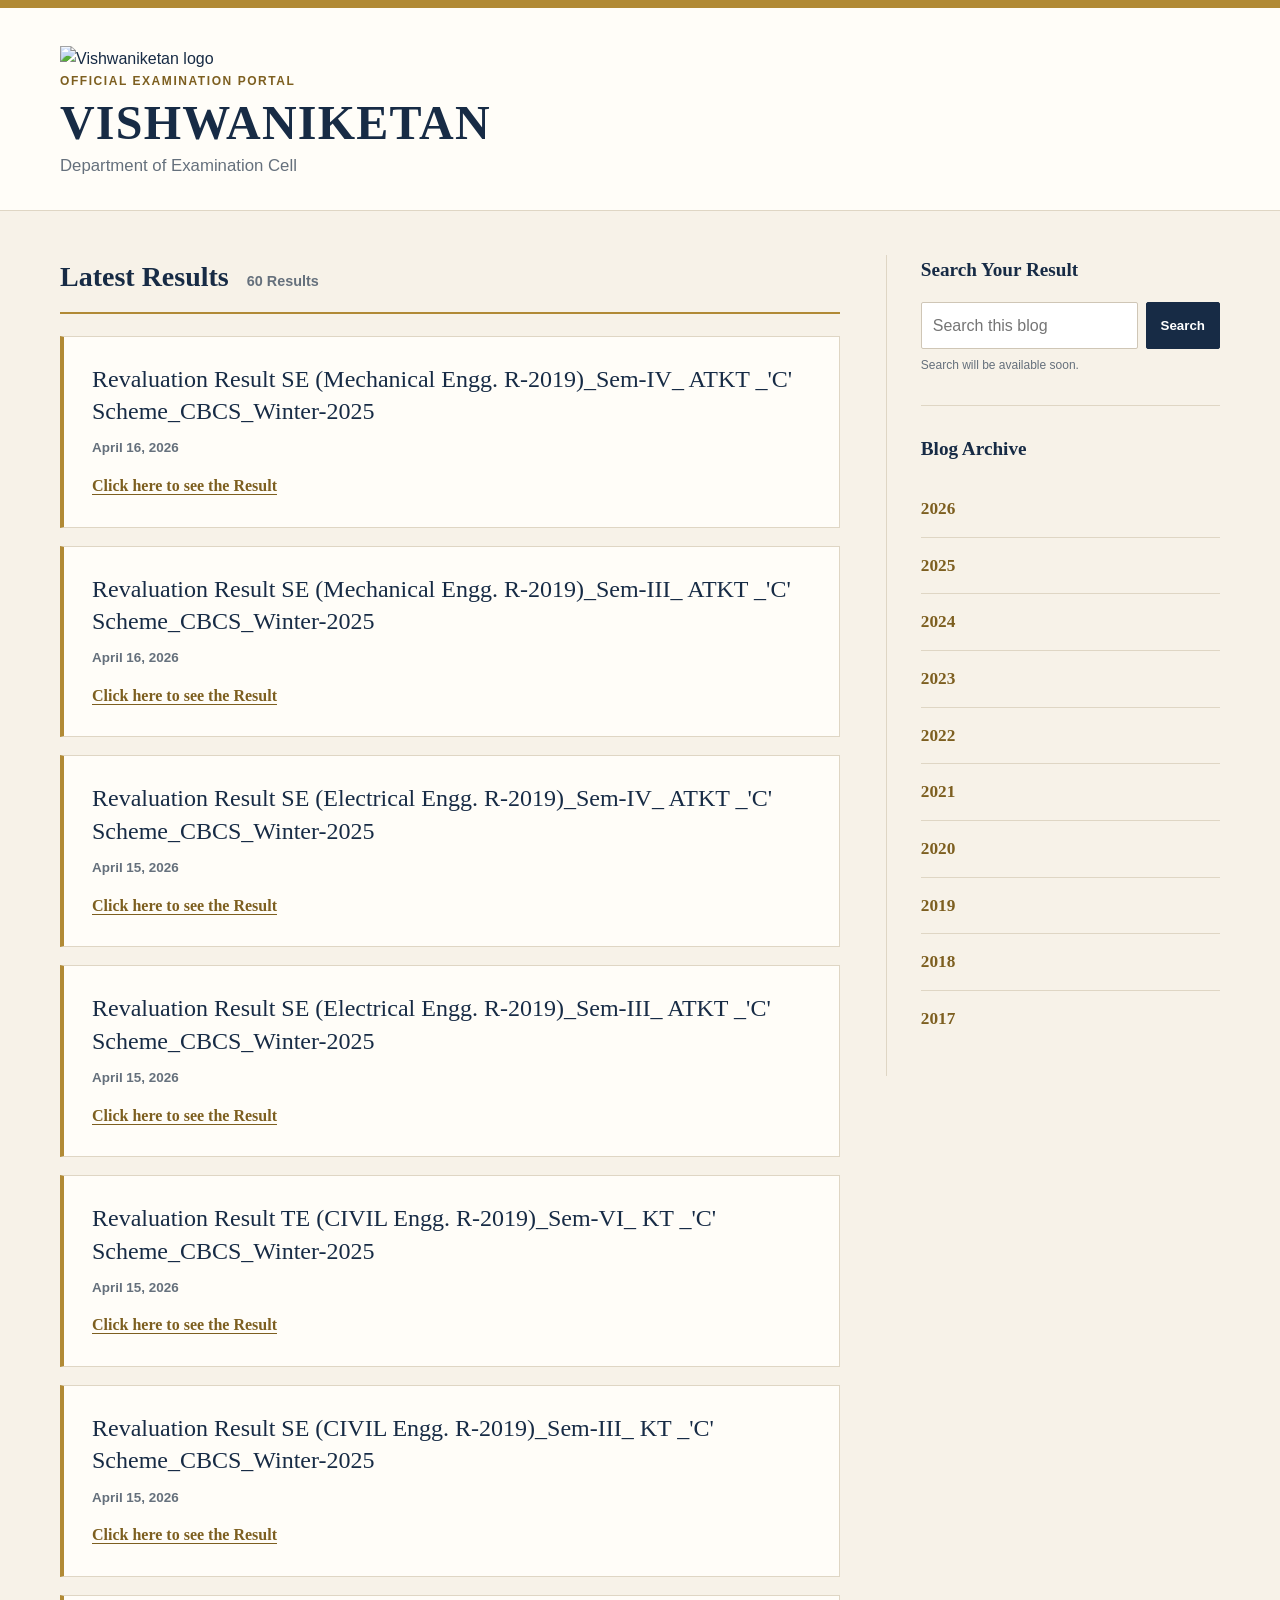
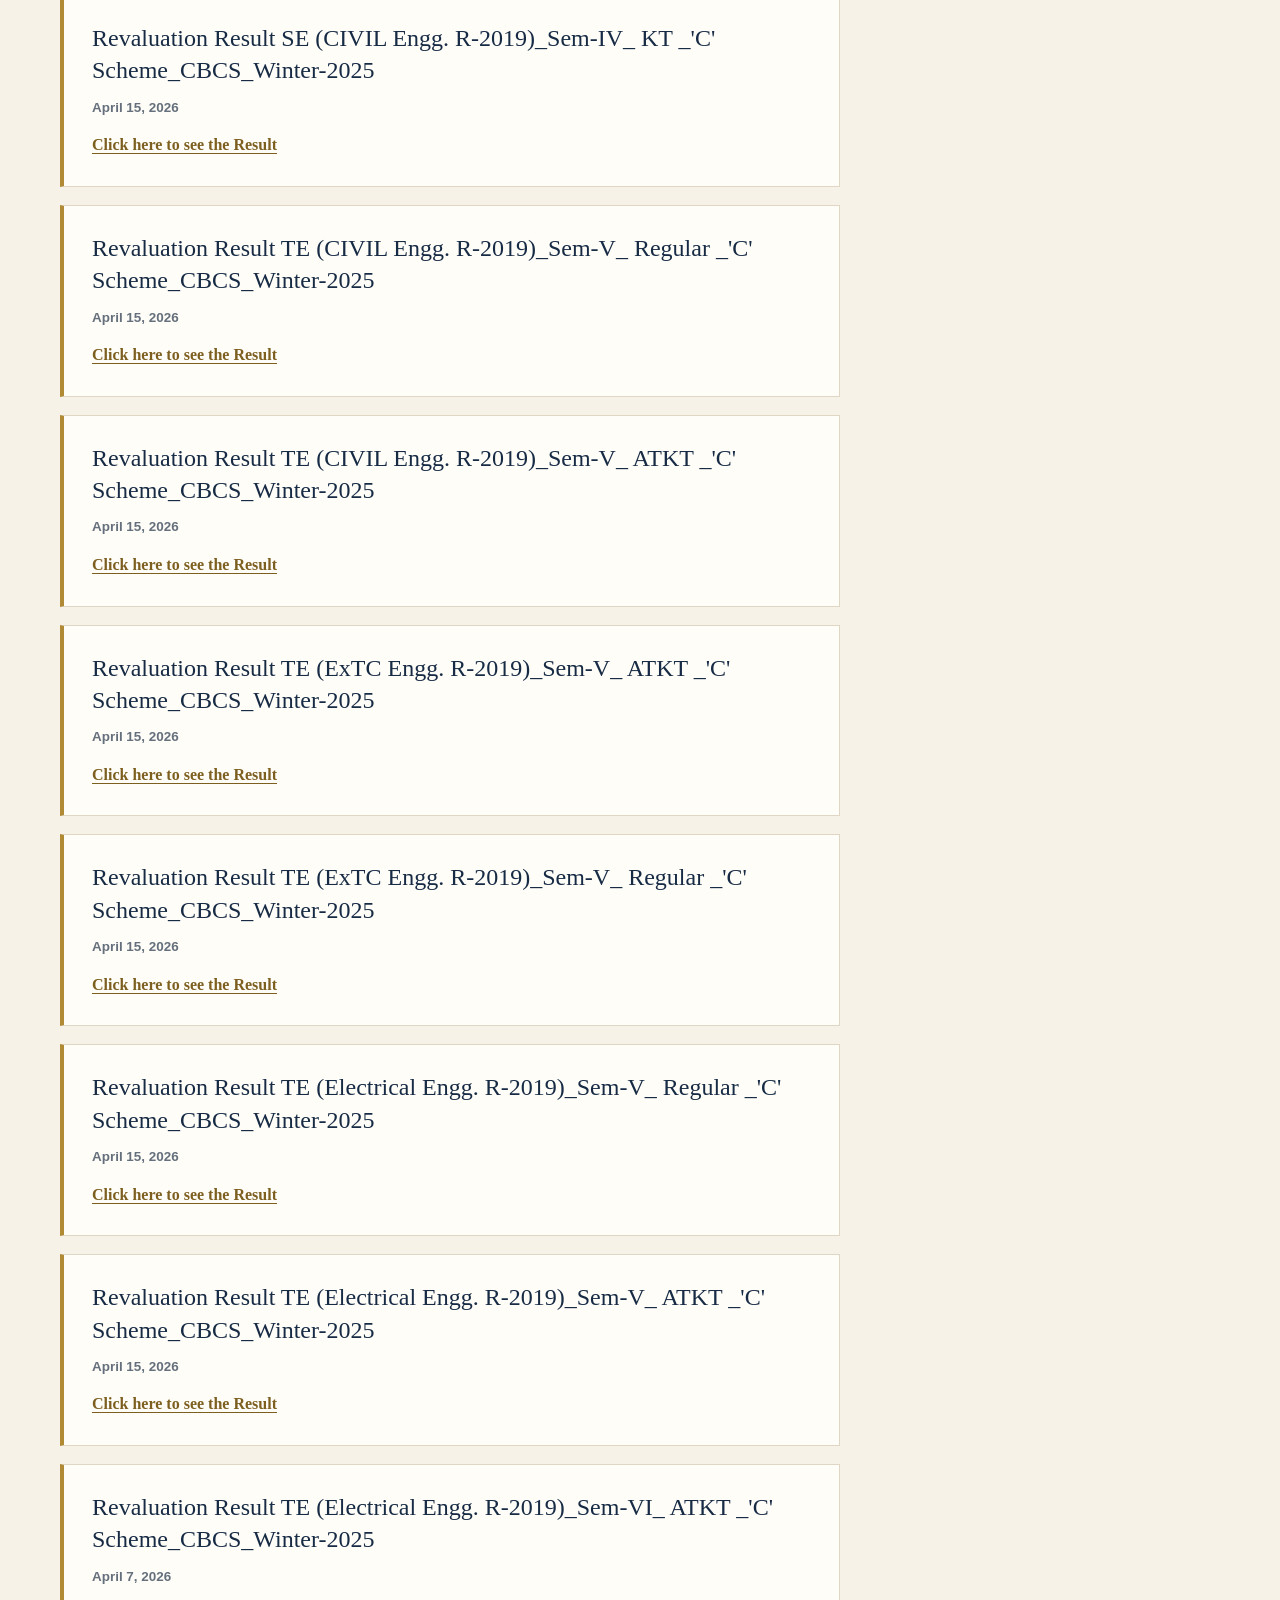
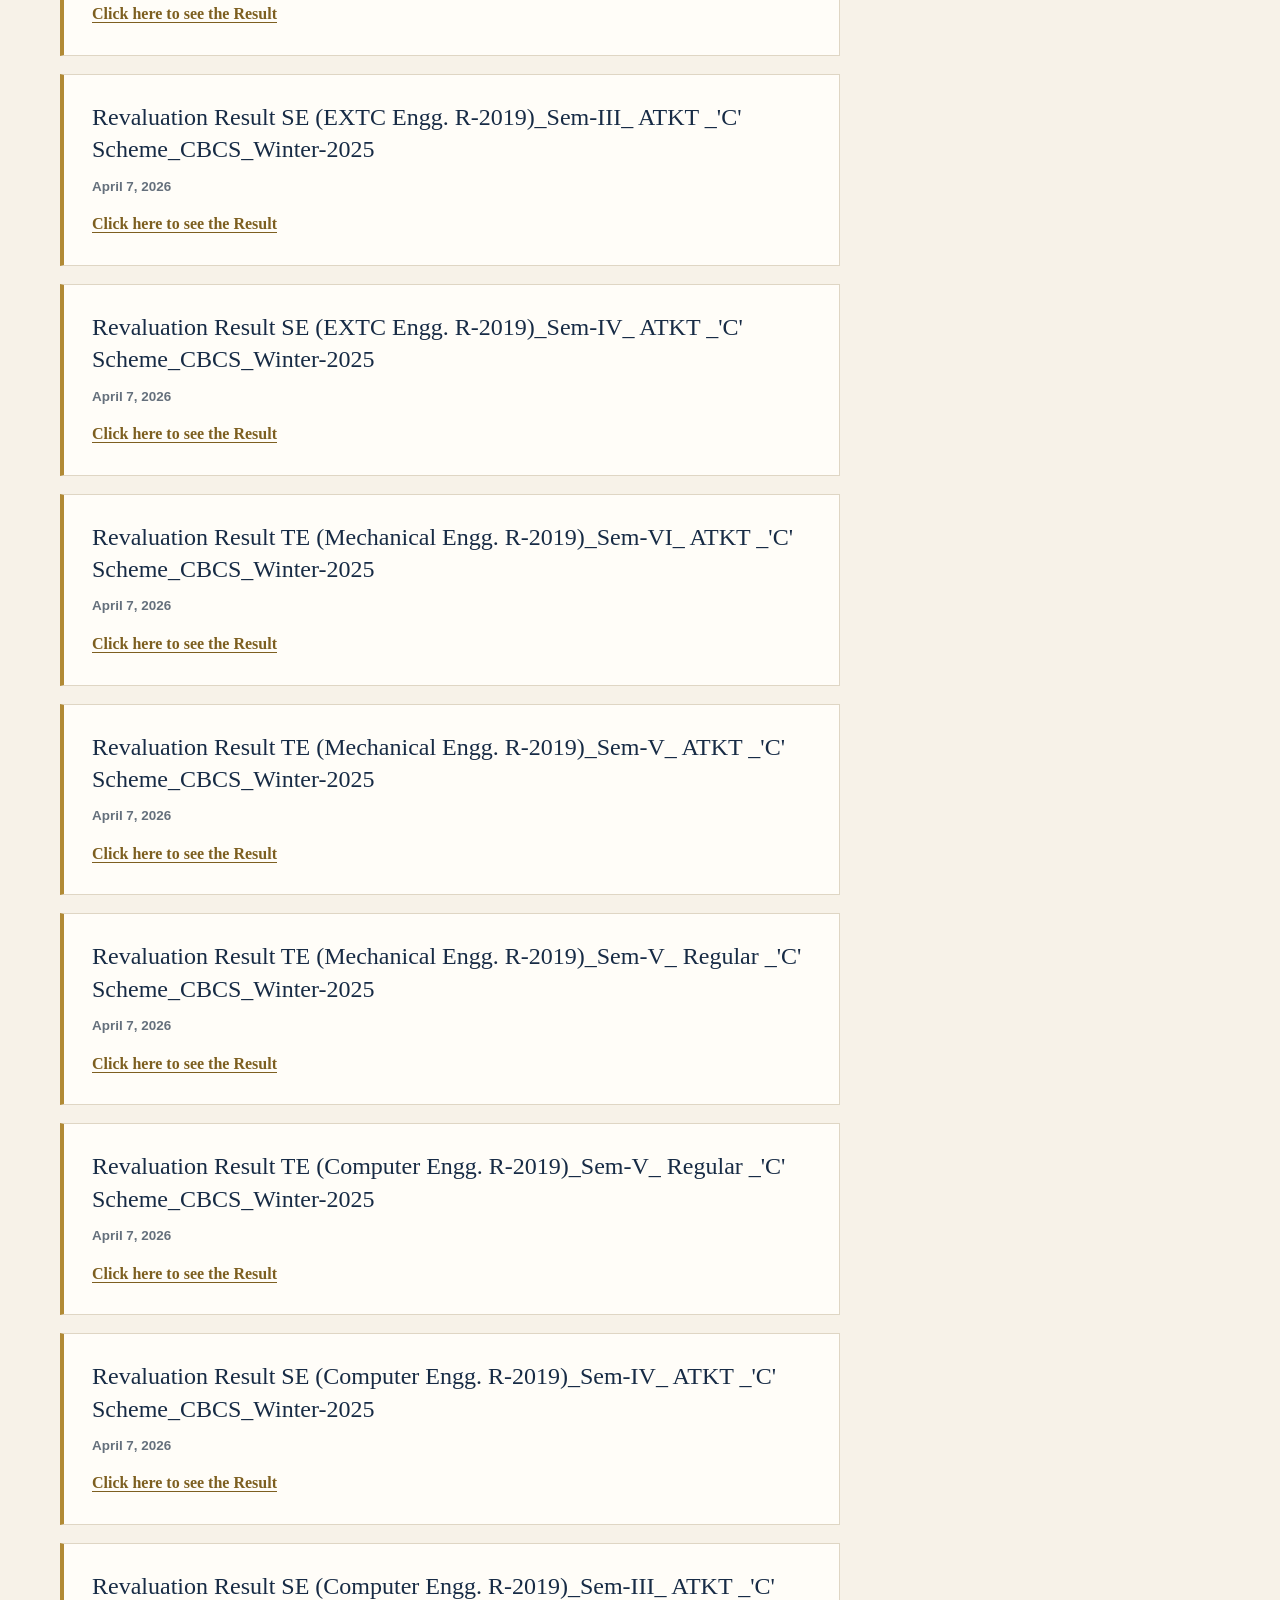
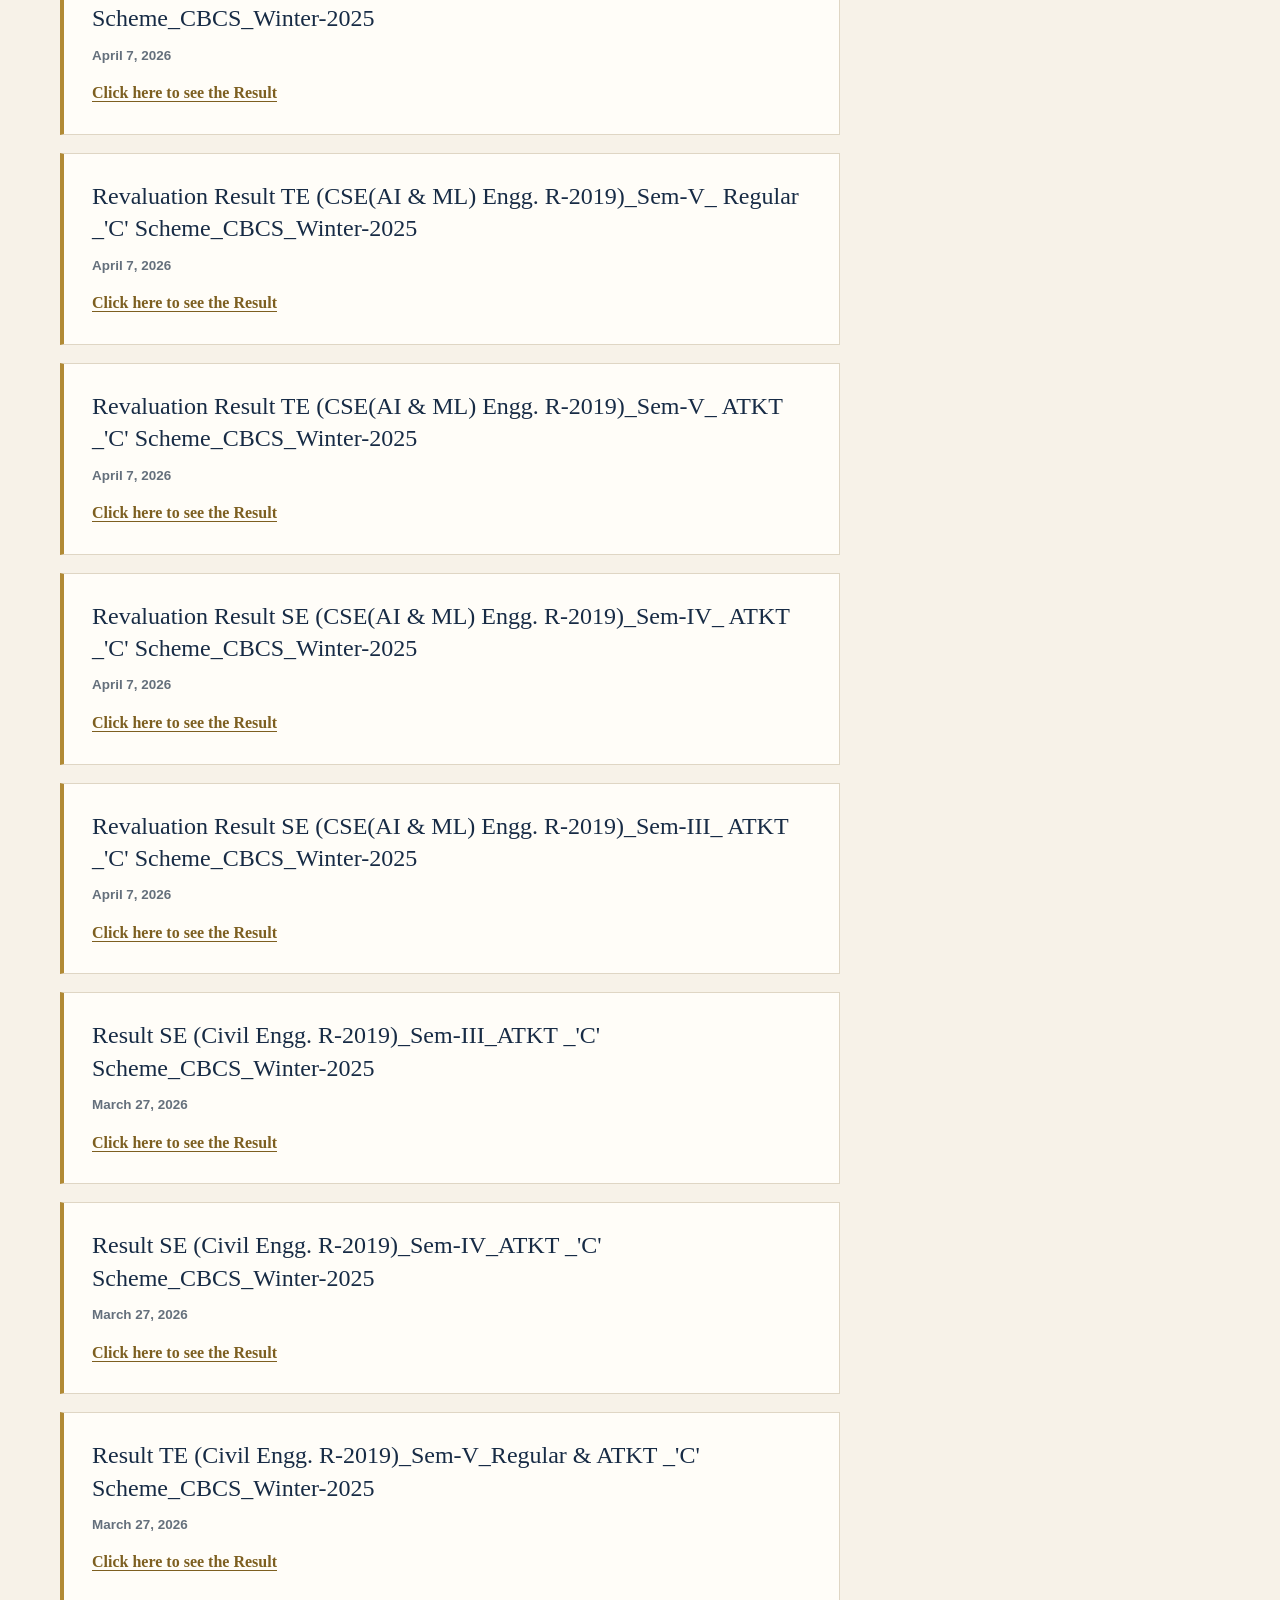
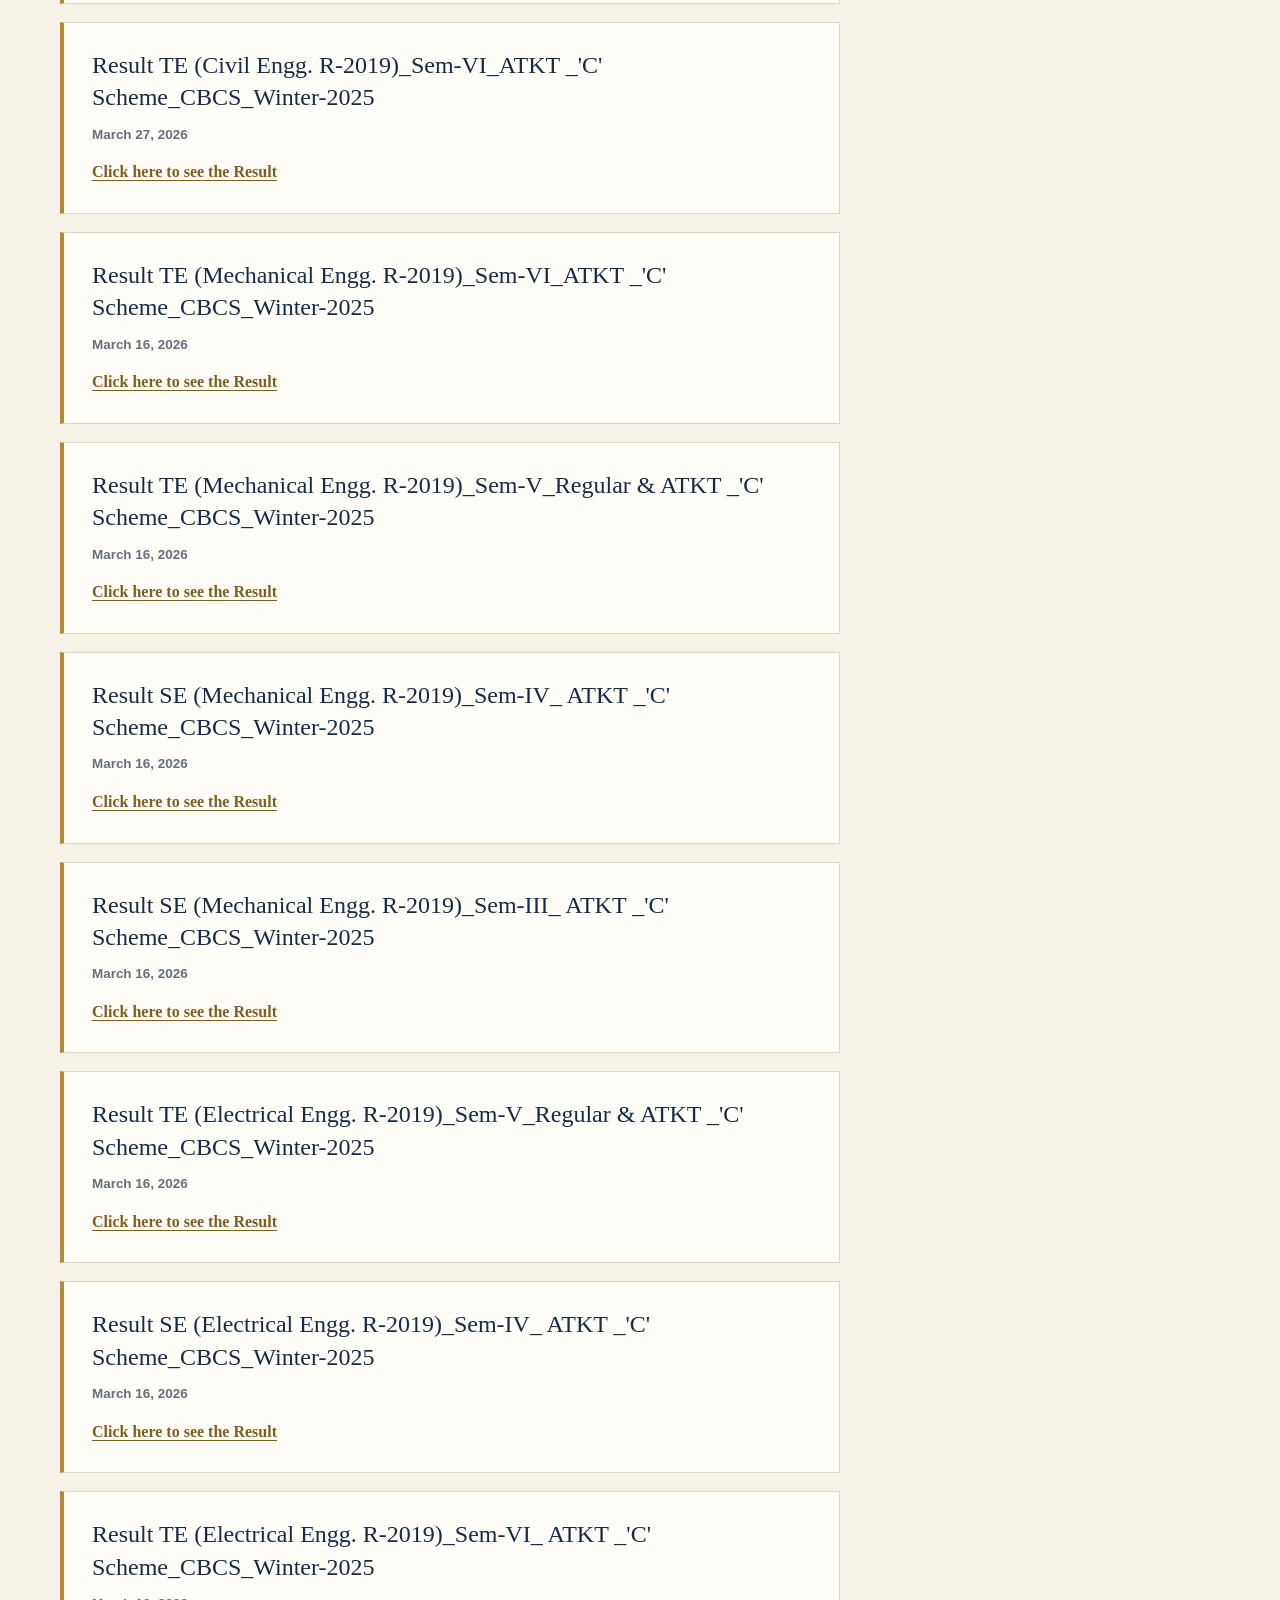
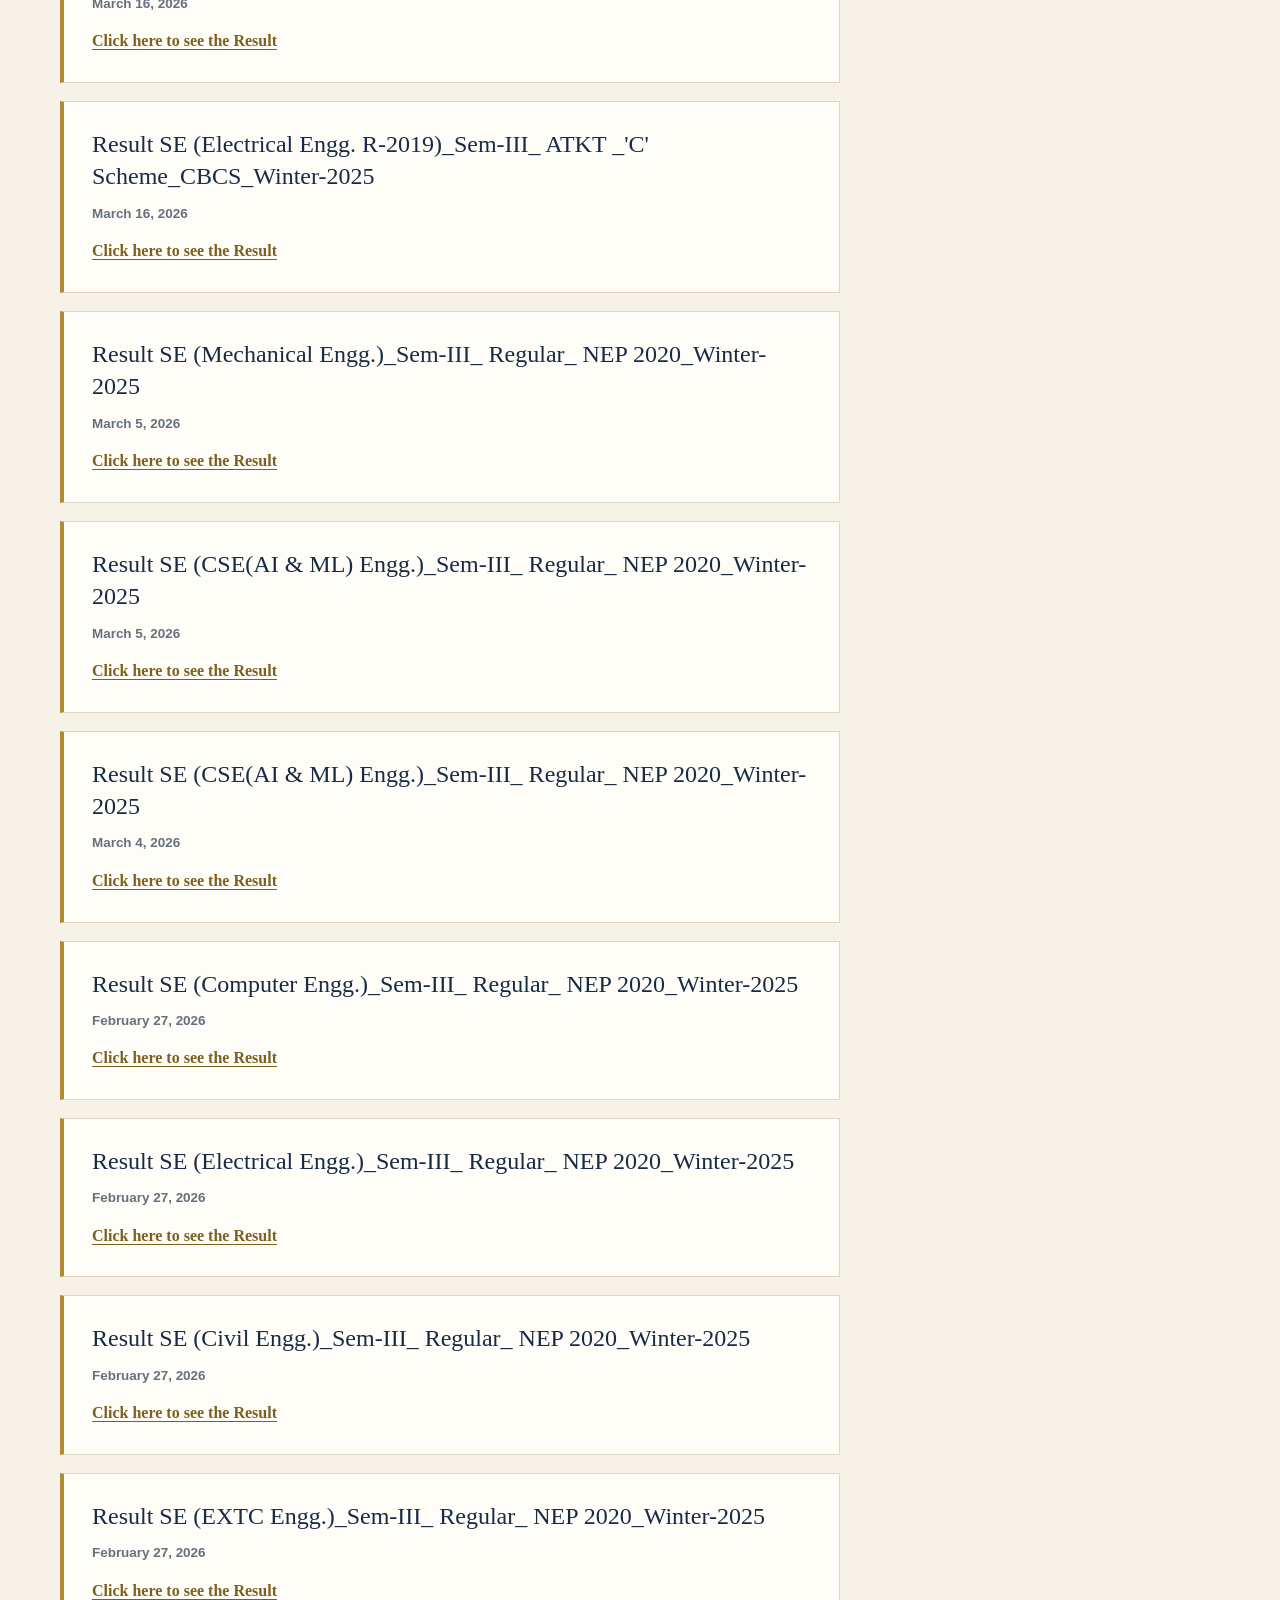
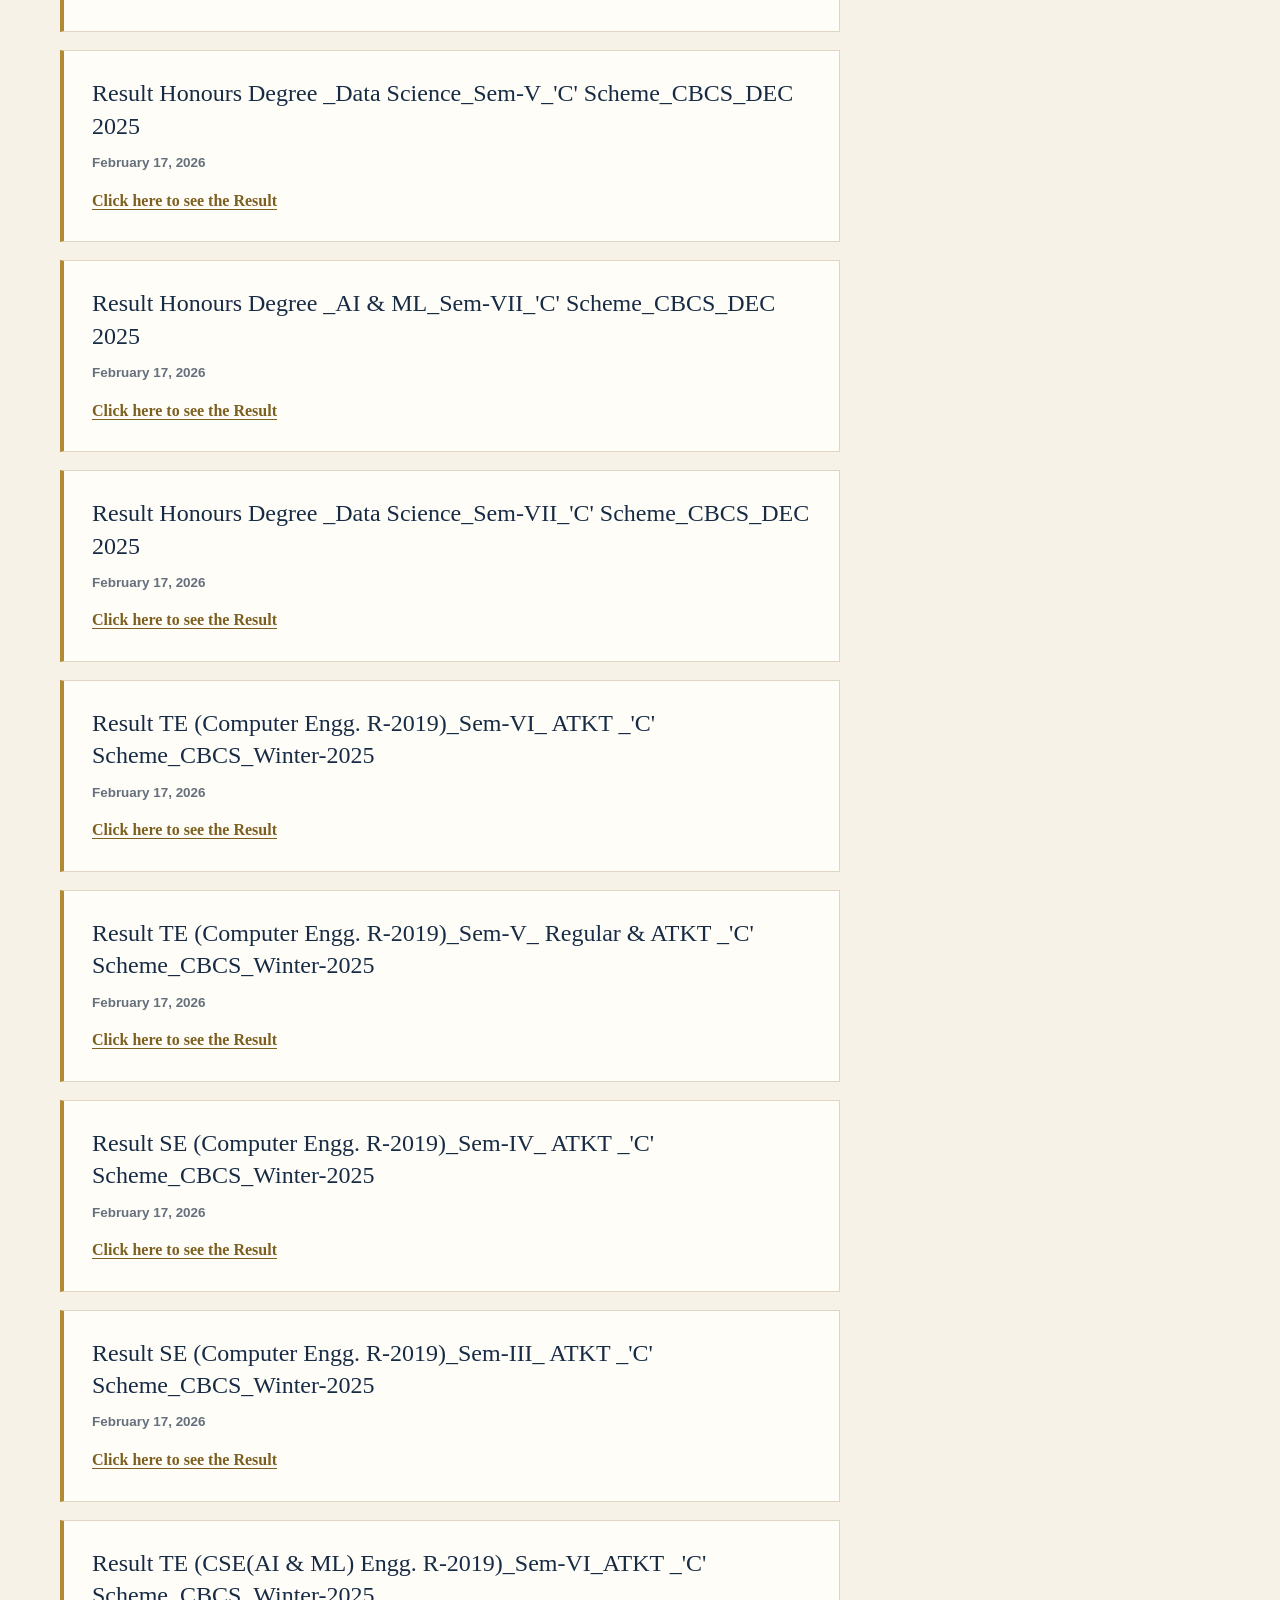
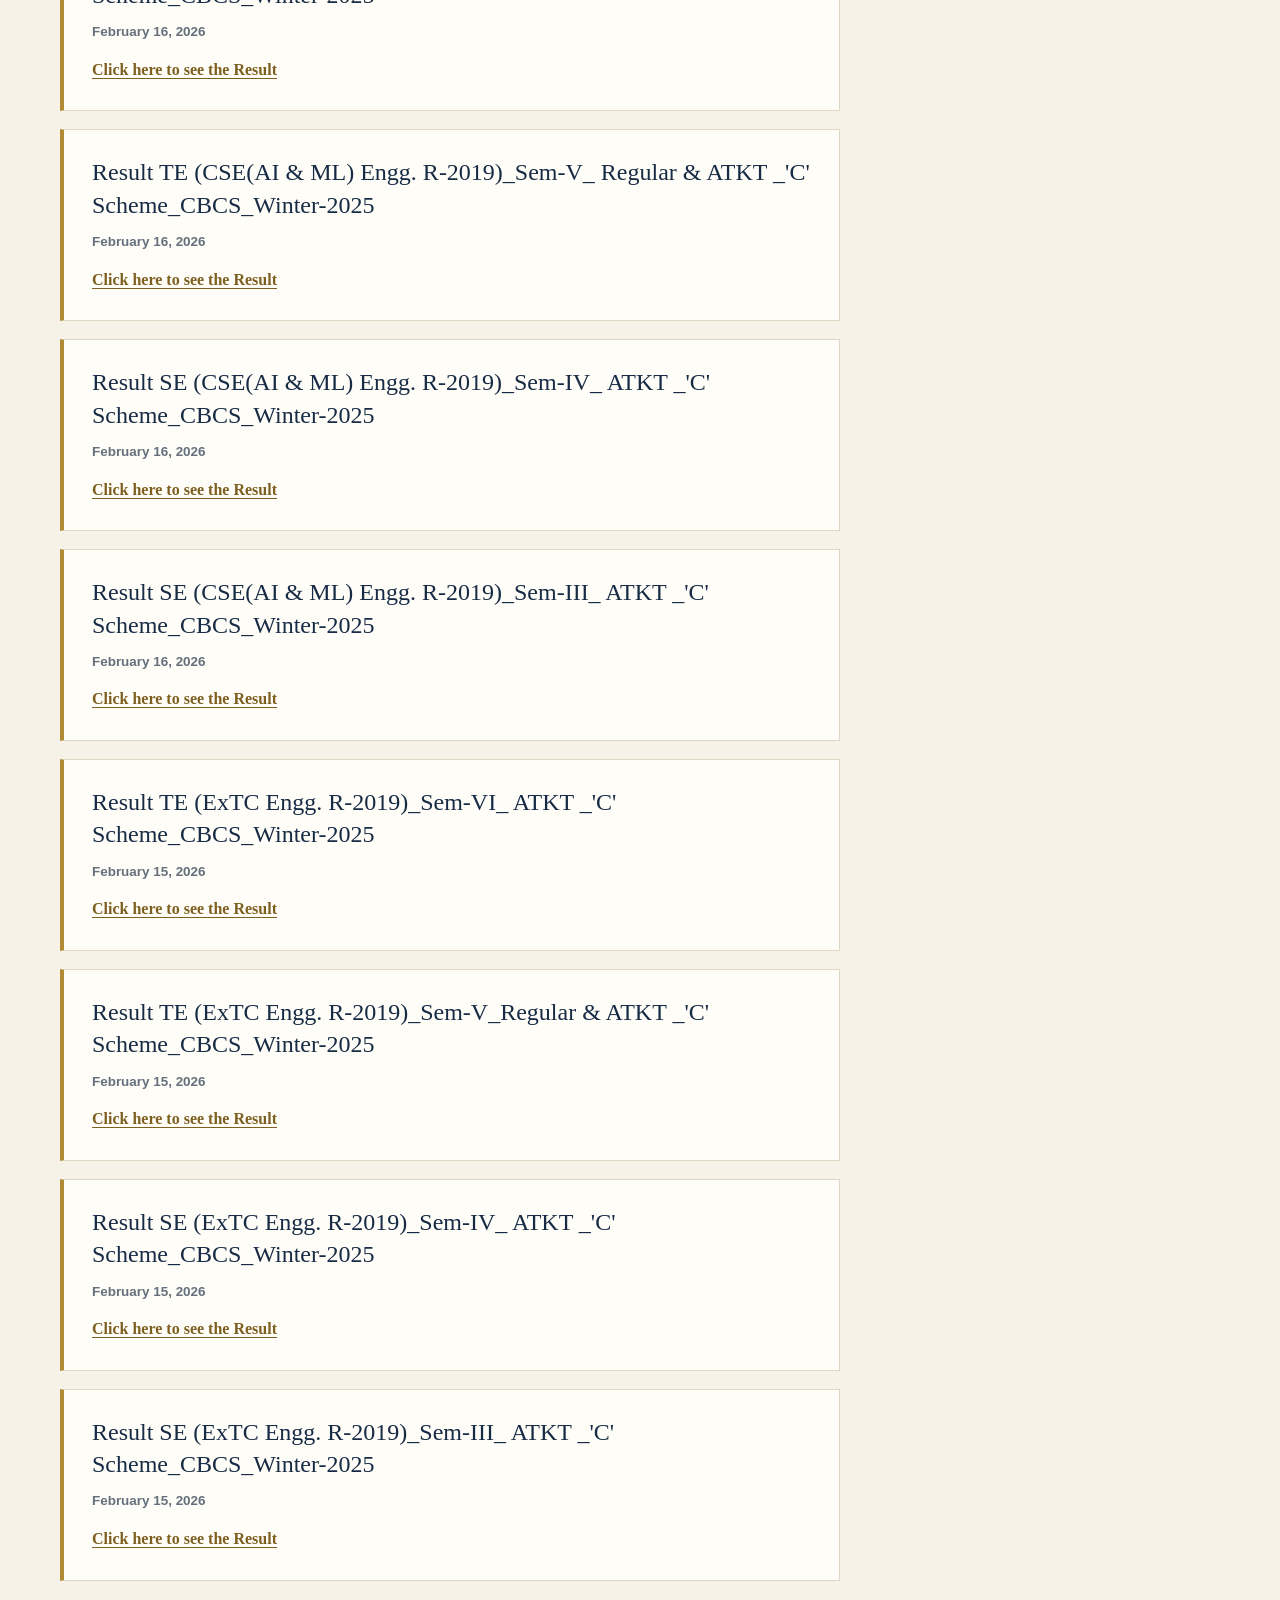
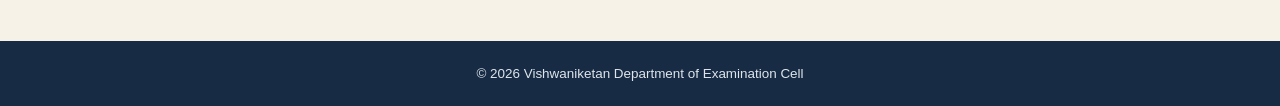
==== commit 78534f6a: "index logo" ====
--- a/index.html
+++ b/index.html
@@ -10,9 +10,14 @@
 <body>
     <header class="site-header">
         <div class="container">
-            <p class="college-label">Official Examination Portal</p>
-            <h1>VISHWANIKETAN</h1>
-            <p class="site-subtitle">Department of Examination Cell</p>
+            <div class="site-brand">
+                <img class="college-logo" src="vishwaniketan.png" alt="Vishwaniketan logo" width="96" height="96">
+                <div>
+                    <p class="college-label">Official Examination Portal</p>
+                    <h1>VISHWANIKETAN</h1>
+                    <p class="site-subtitle">Department of Examination Cell</p>
+                </div>
+            </div>
         </div>
     </header>
 
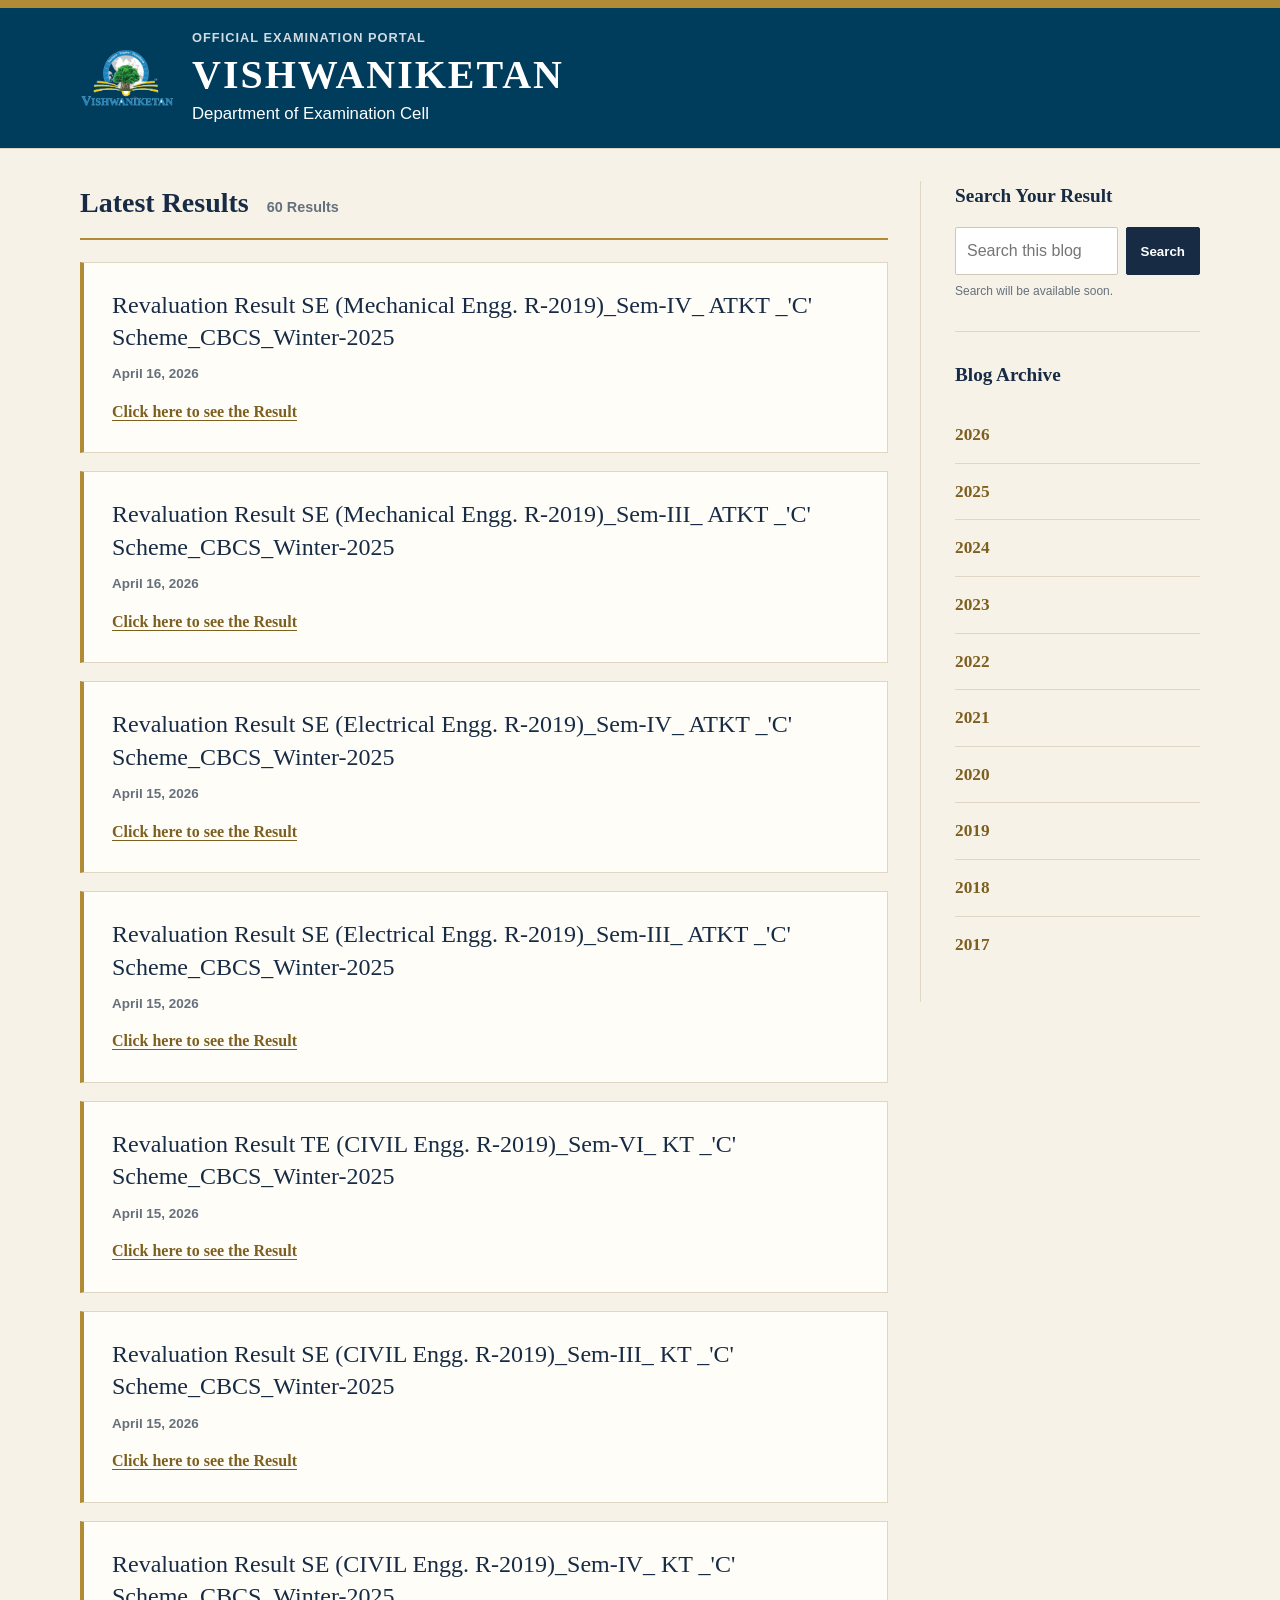
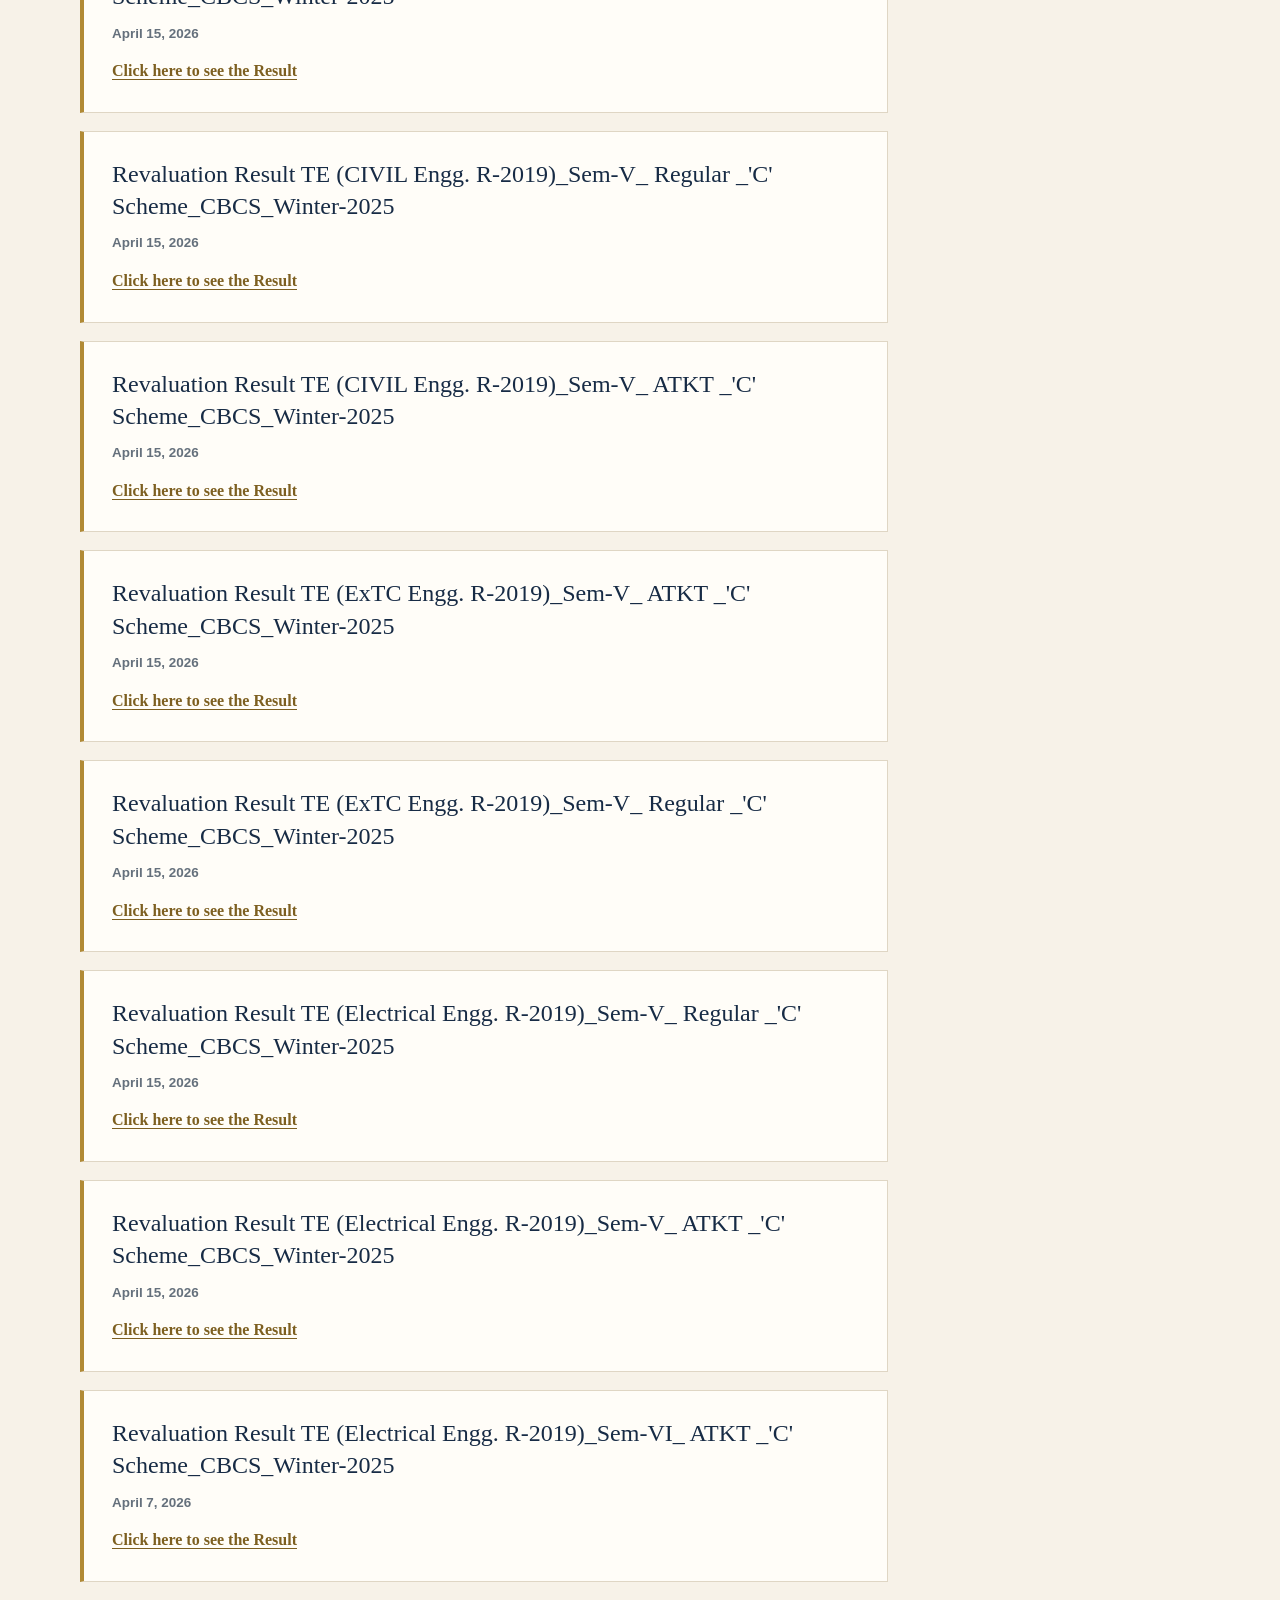
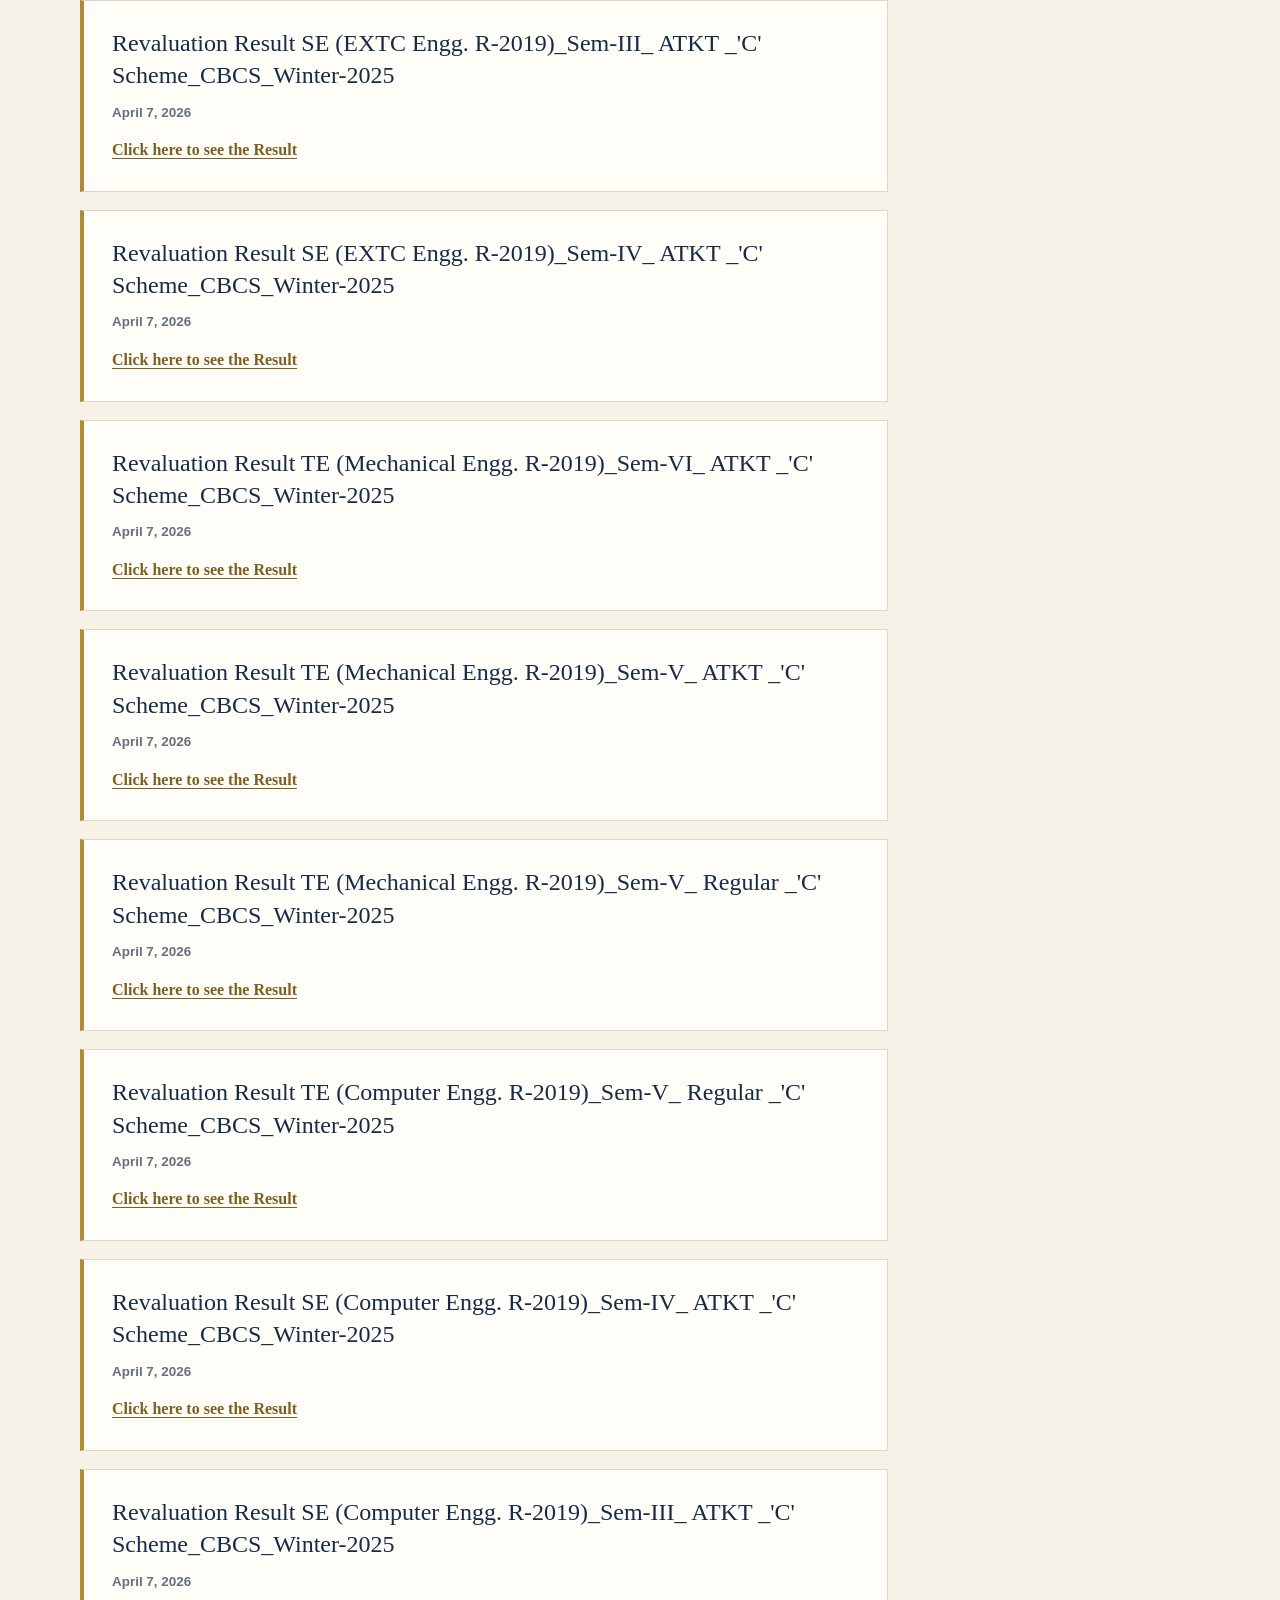
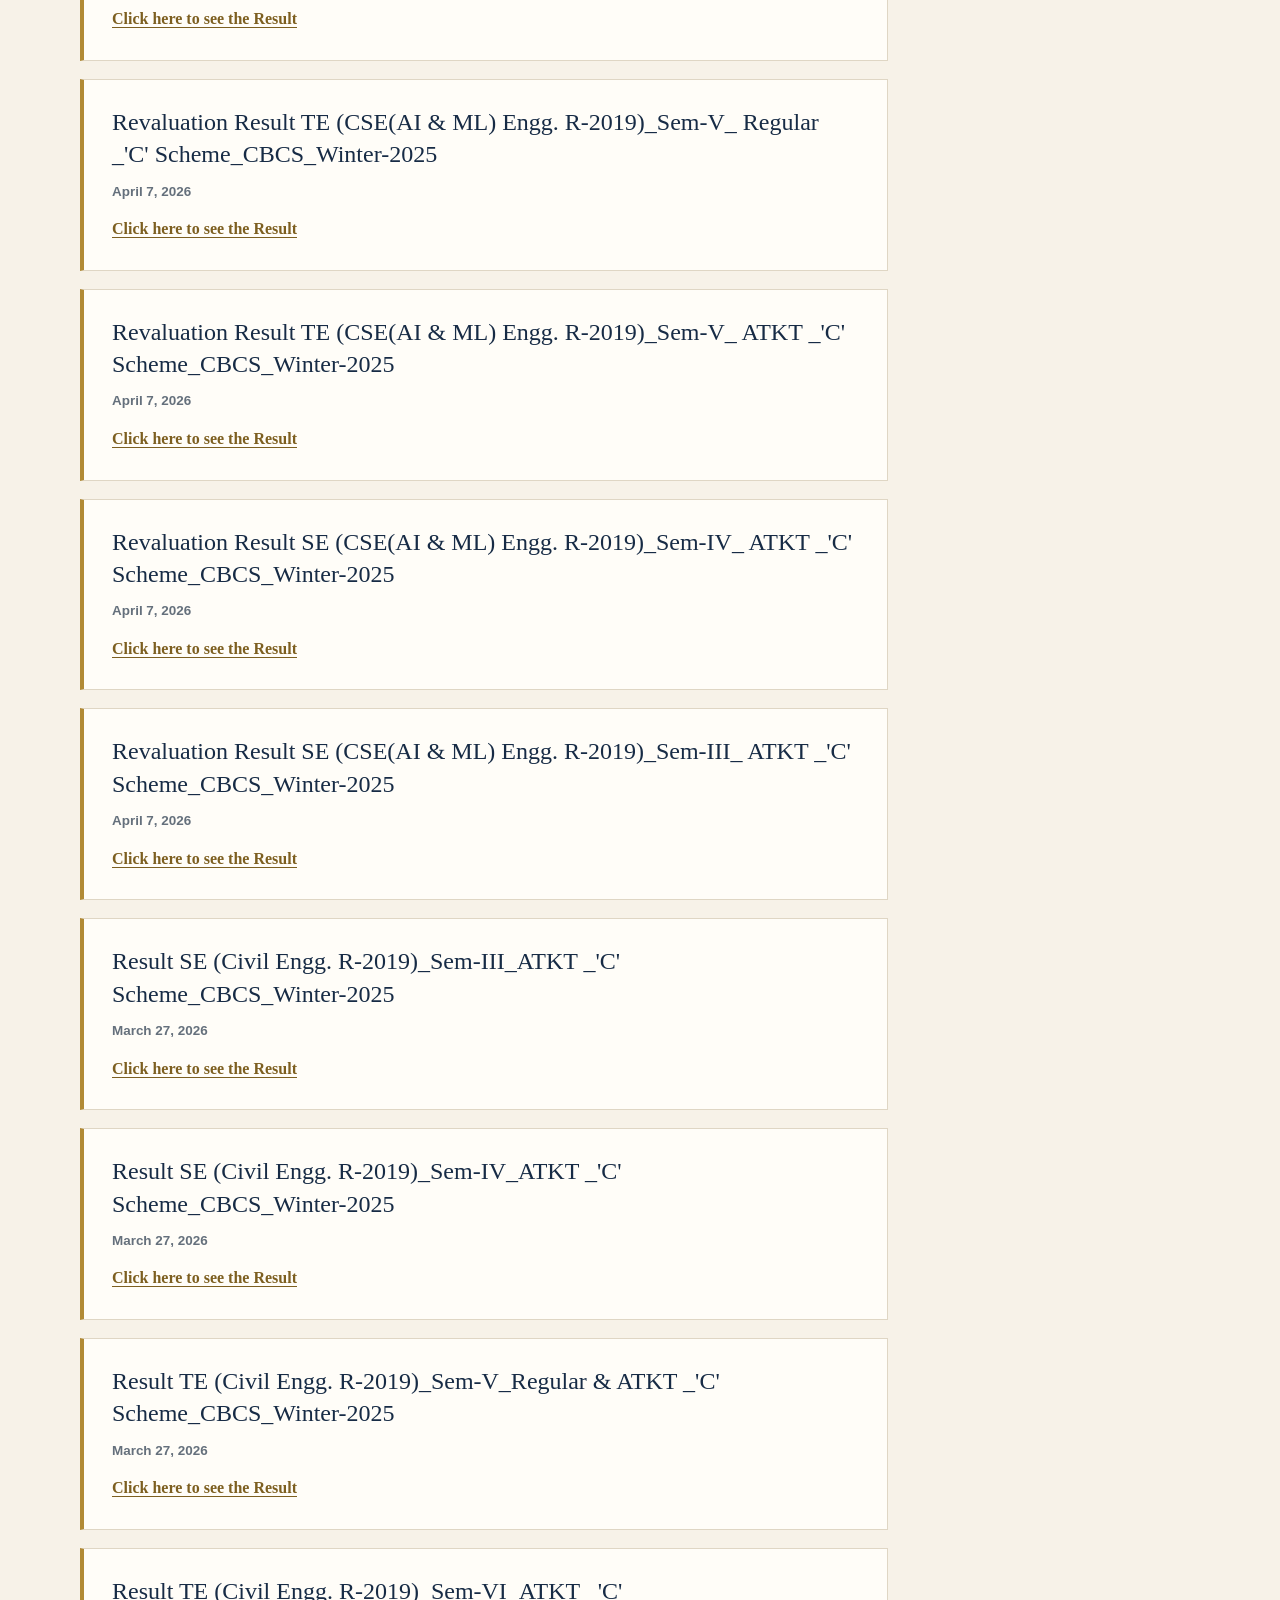
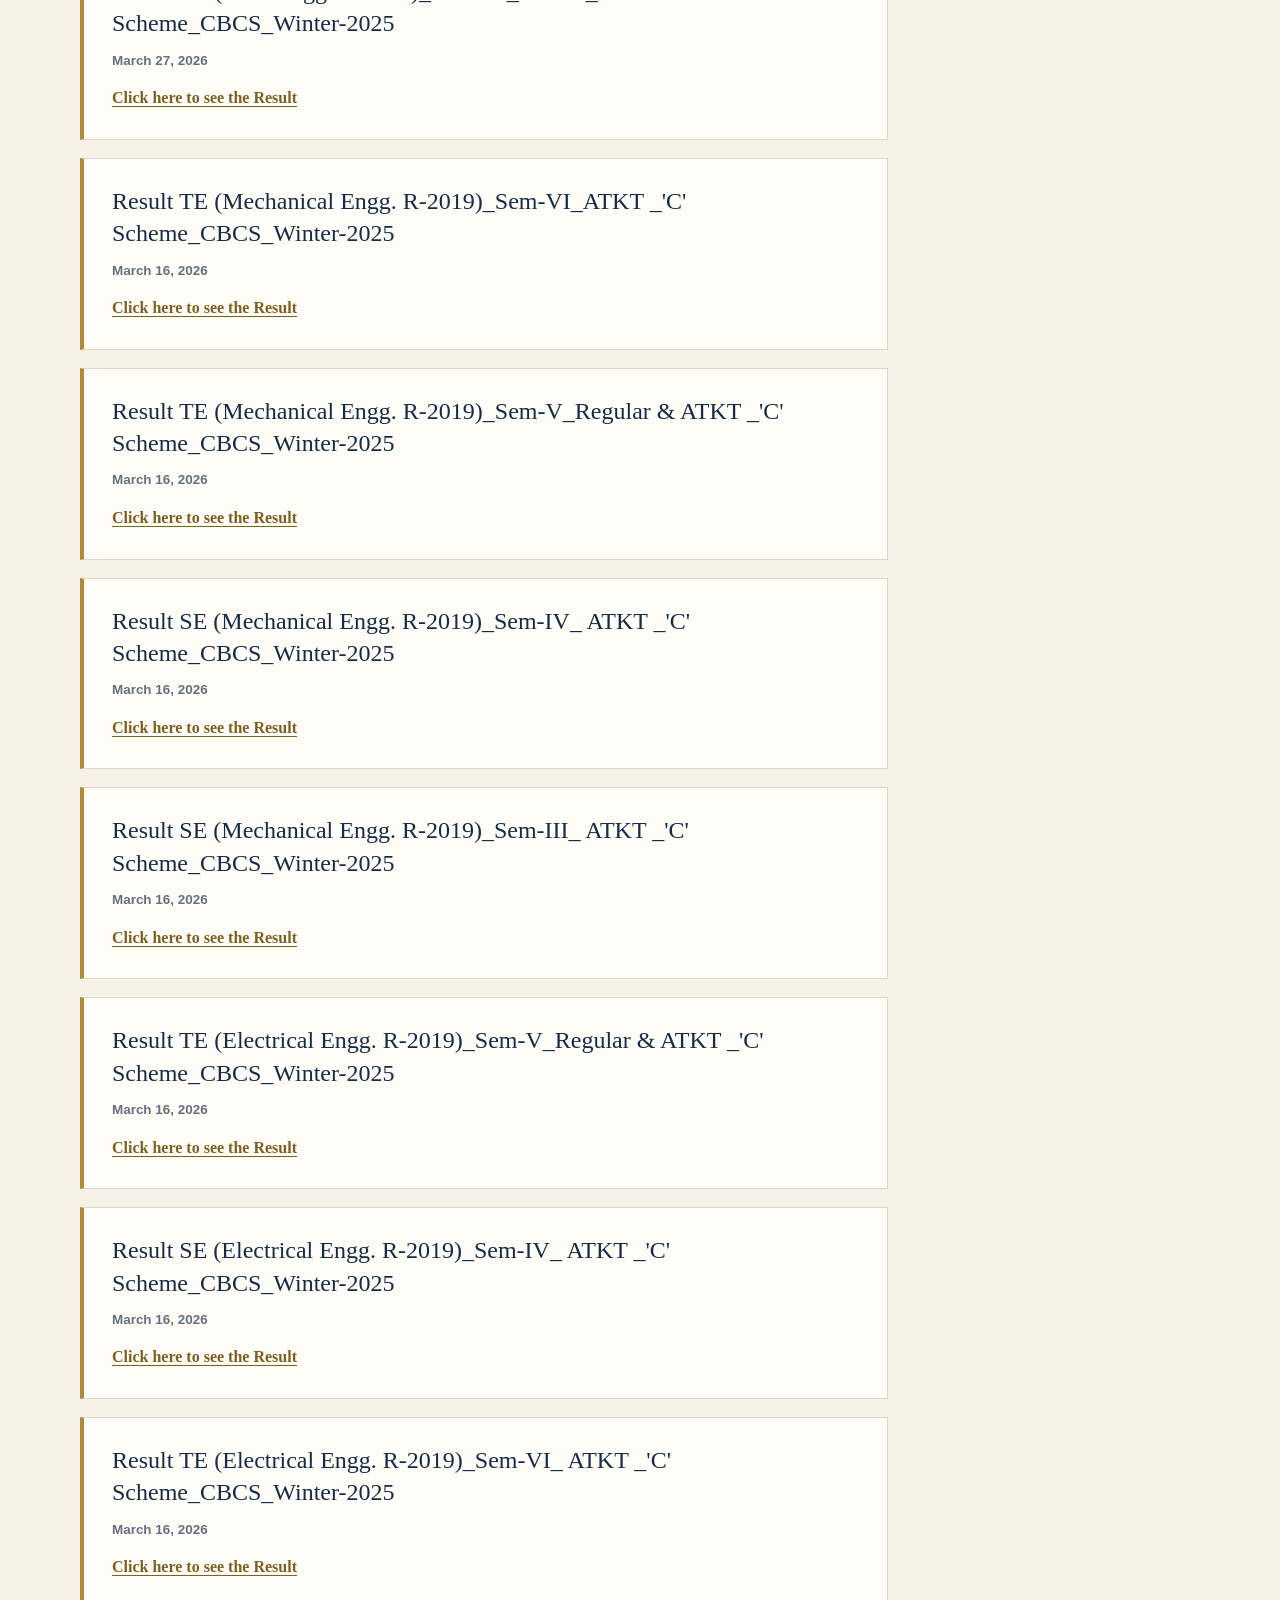
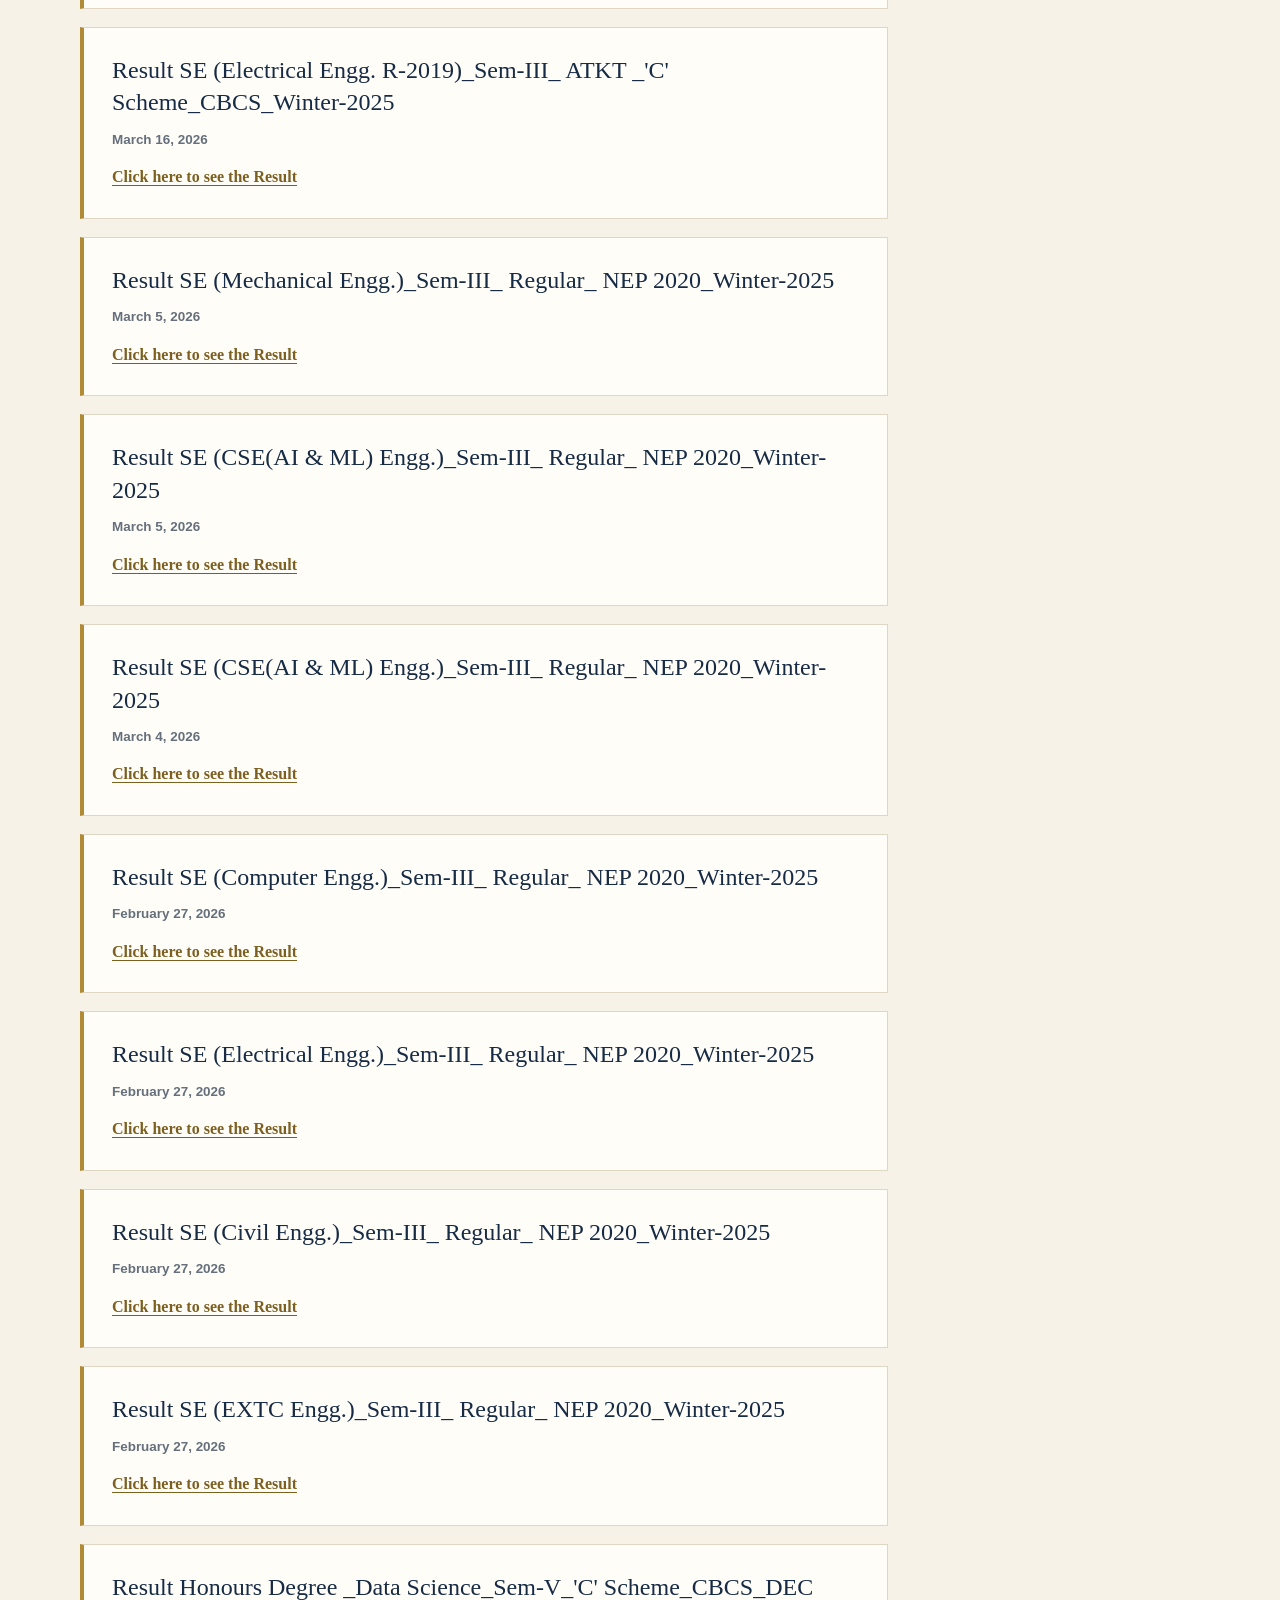
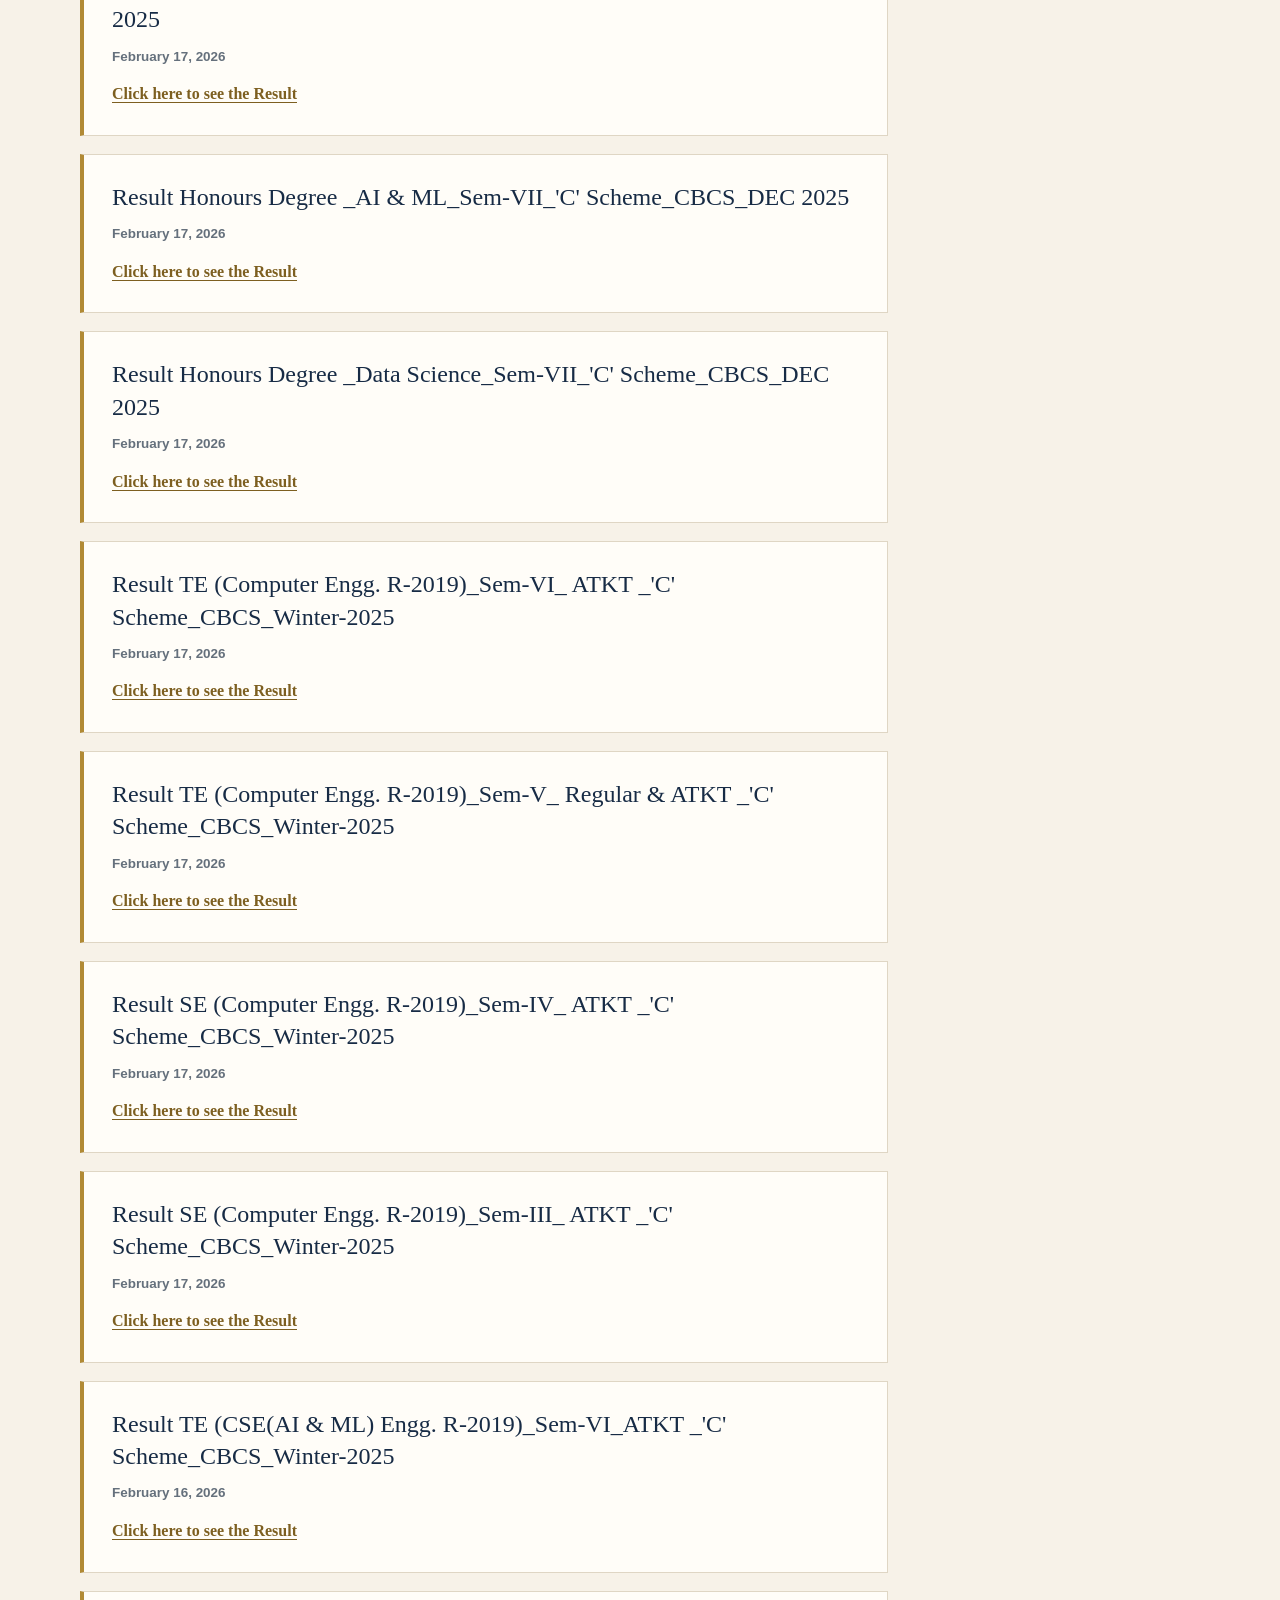
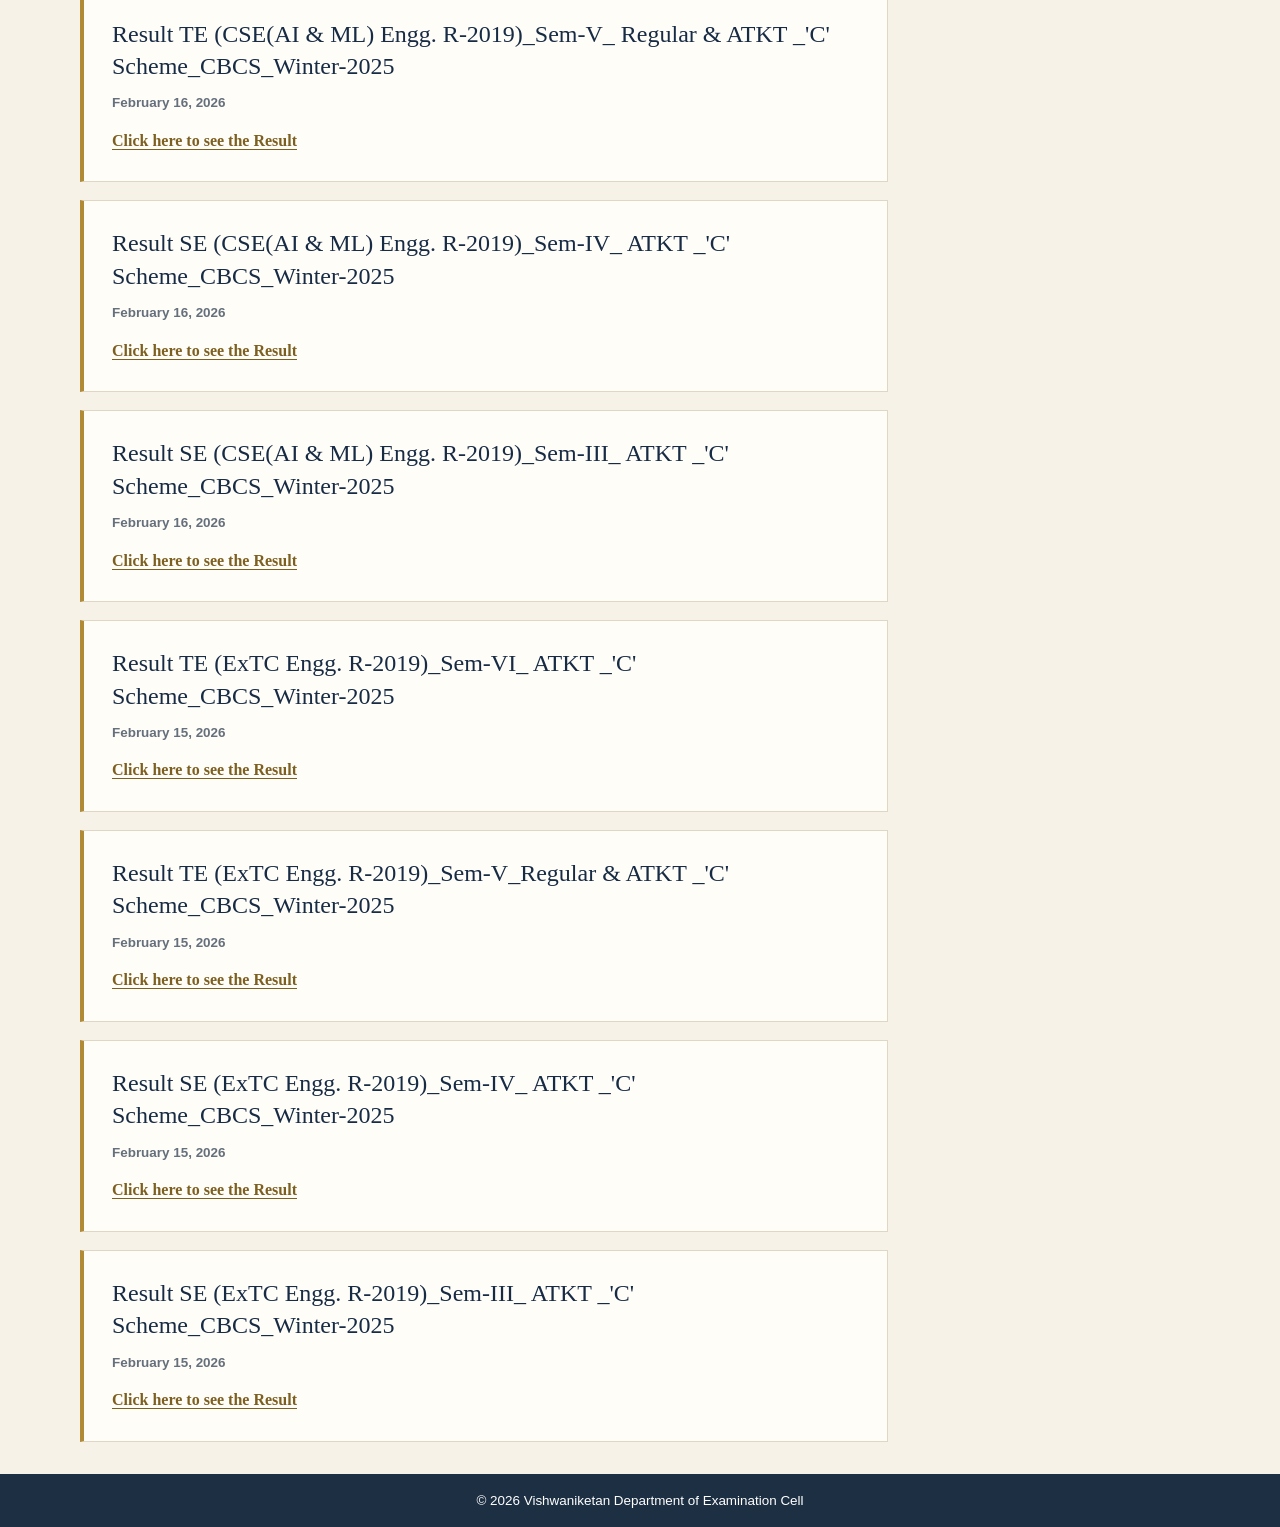
==== commit b25ae2ce: "Favicon" ====
--- a/index.html
+++ b/index.html
@@ -5,6 +5,8 @@
     <meta name="viewport" content="width=device-width, initial-scale=1.0">
     <meta name="description" content="Official result archive of the Vishwaniketan Department of Examination Cell.">
     <title>Vishwaniketan | Examination Cell</title>
+    <link rel="icon" href="favicon.ico" sizes="any">
+    <link rel="icon" type="image/png" href="favicon.png">
     <link rel="stylesheet" href="style.css">
 </head>
 <body>
--- a/style.css
+++ b/style.css
@@ -339,3 +339,79 @@
     }
 
 }
+:root {
+    font-family: Arial, Helvetica, sans-serif;
+    color: #1d2f43;
+    background: #f5f7fa;
+}
+
+* { box-sizing: border-box; }
+
+body { margin: 0; }
+
+.container {
+    width: min(1120px, calc(100% - 2rem));
+    margin: 0 auto;
+}
+
+.site-header {
+    padding: 1.25rem 0;
+    color: #fff;
+    background: #003c5c;
+}
+
+.site-brand {
+    display: flex;
+    align-items: center;
+    gap: 1rem;
+}
+
+.college-logo {
+    display: block;
+    width: 96px;
+    height: 96px;
+    object-fit: contain;
+    flex: 0 0 auto;
+}
+
+.college-label,
+.site-subtitle {
+    margin: 0;
+}
+
+.college-label {
+    font-size: .8rem;
+    font-weight: 700;
+    letter-spacing: .08em;
+    text-transform: uppercase;
+    opacity: .82;
+}
+
+.site-header h1 {
+    margin: .2rem 0;
+    font-size: clamp(1.7rem, 4vw, 2.5rem);
+    letter-spacing: .05em;
+}
+
+.site-header p {
+    color: white;
+    text-decoration: none;
+}
+
+.page-layout {
+    display: grid;
+    grid-template-columns: minmax(0, 1fr) 280px;
+    gap: 2rem;
+    padding: 2rem 0;
+}
+
+.site-footer {
+    padding: 1rem 0;
+    color: #fff;
+    background: #1d2f43;
+}
+
+@media (max-width: 700px) {
+    .page-layout { grid-template-columns: 1fr; }
+    .college-logo { width: 72px; height: 72px; }
+}
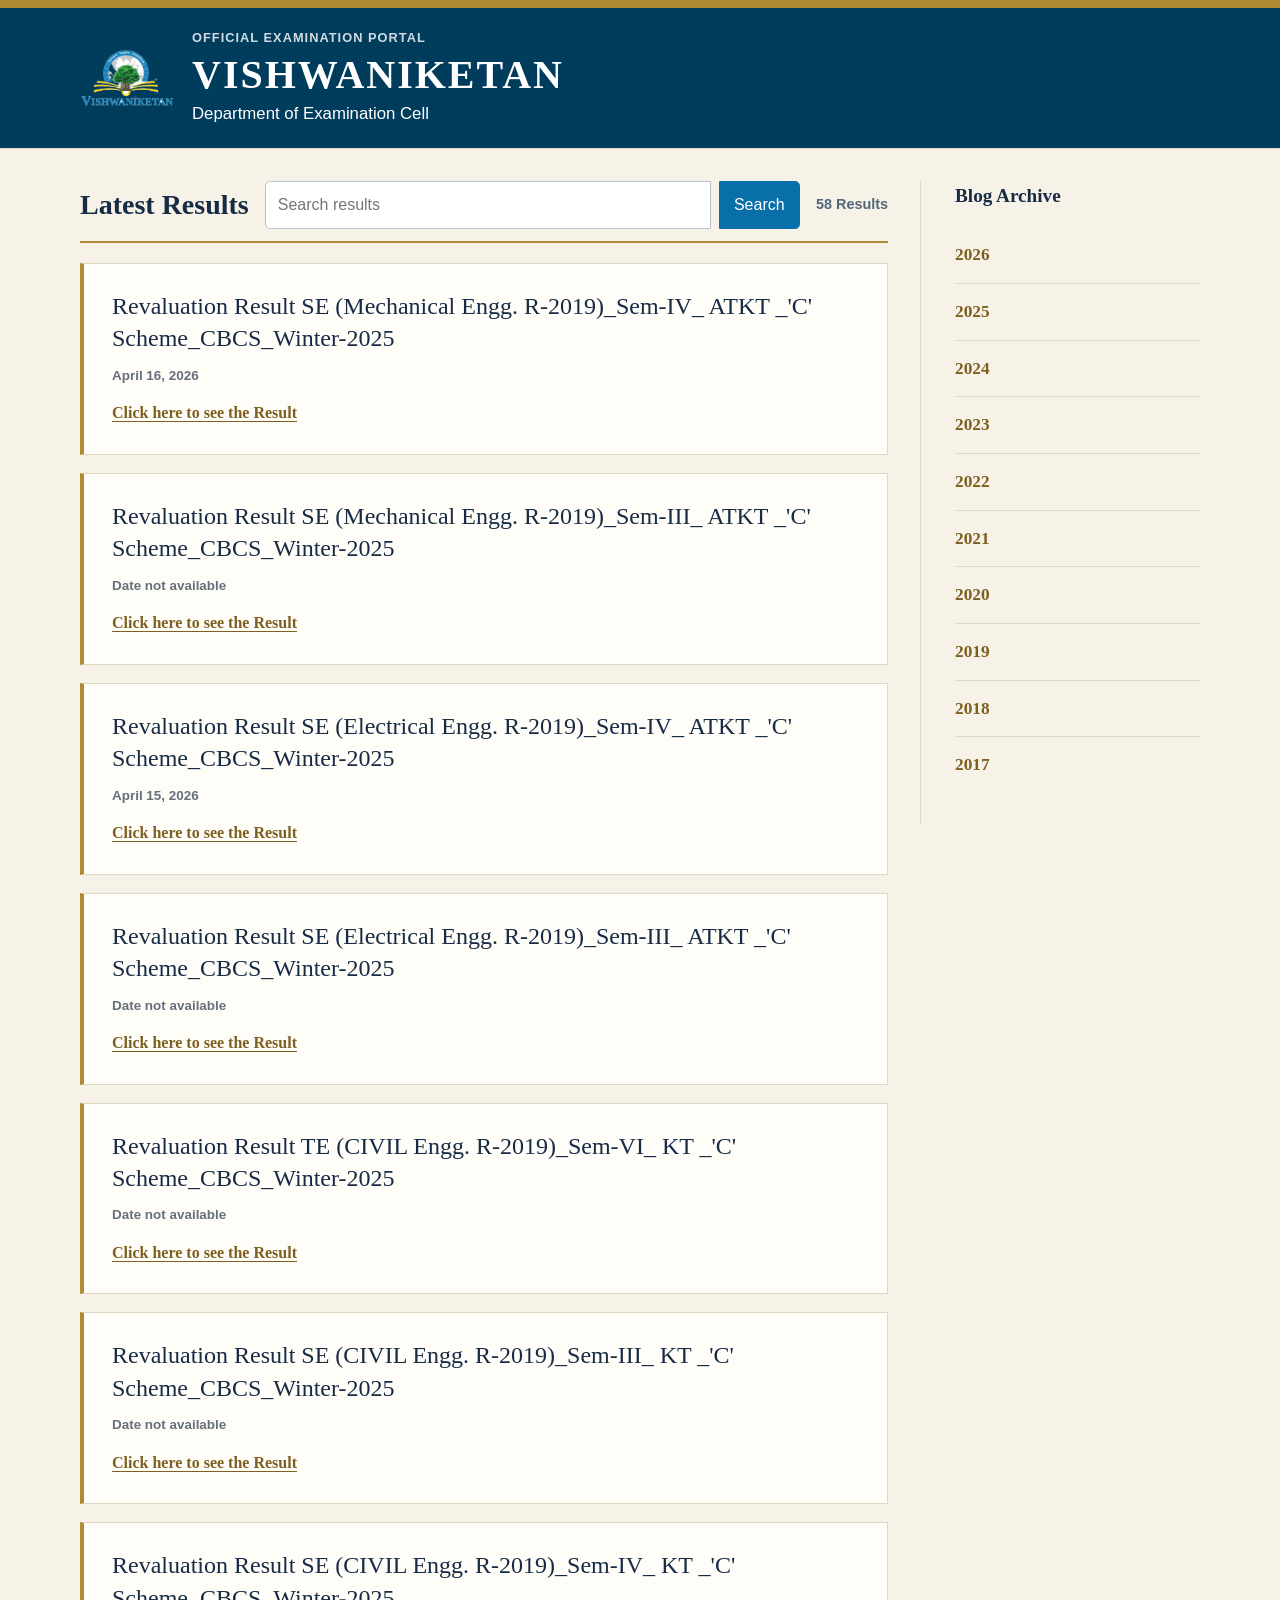
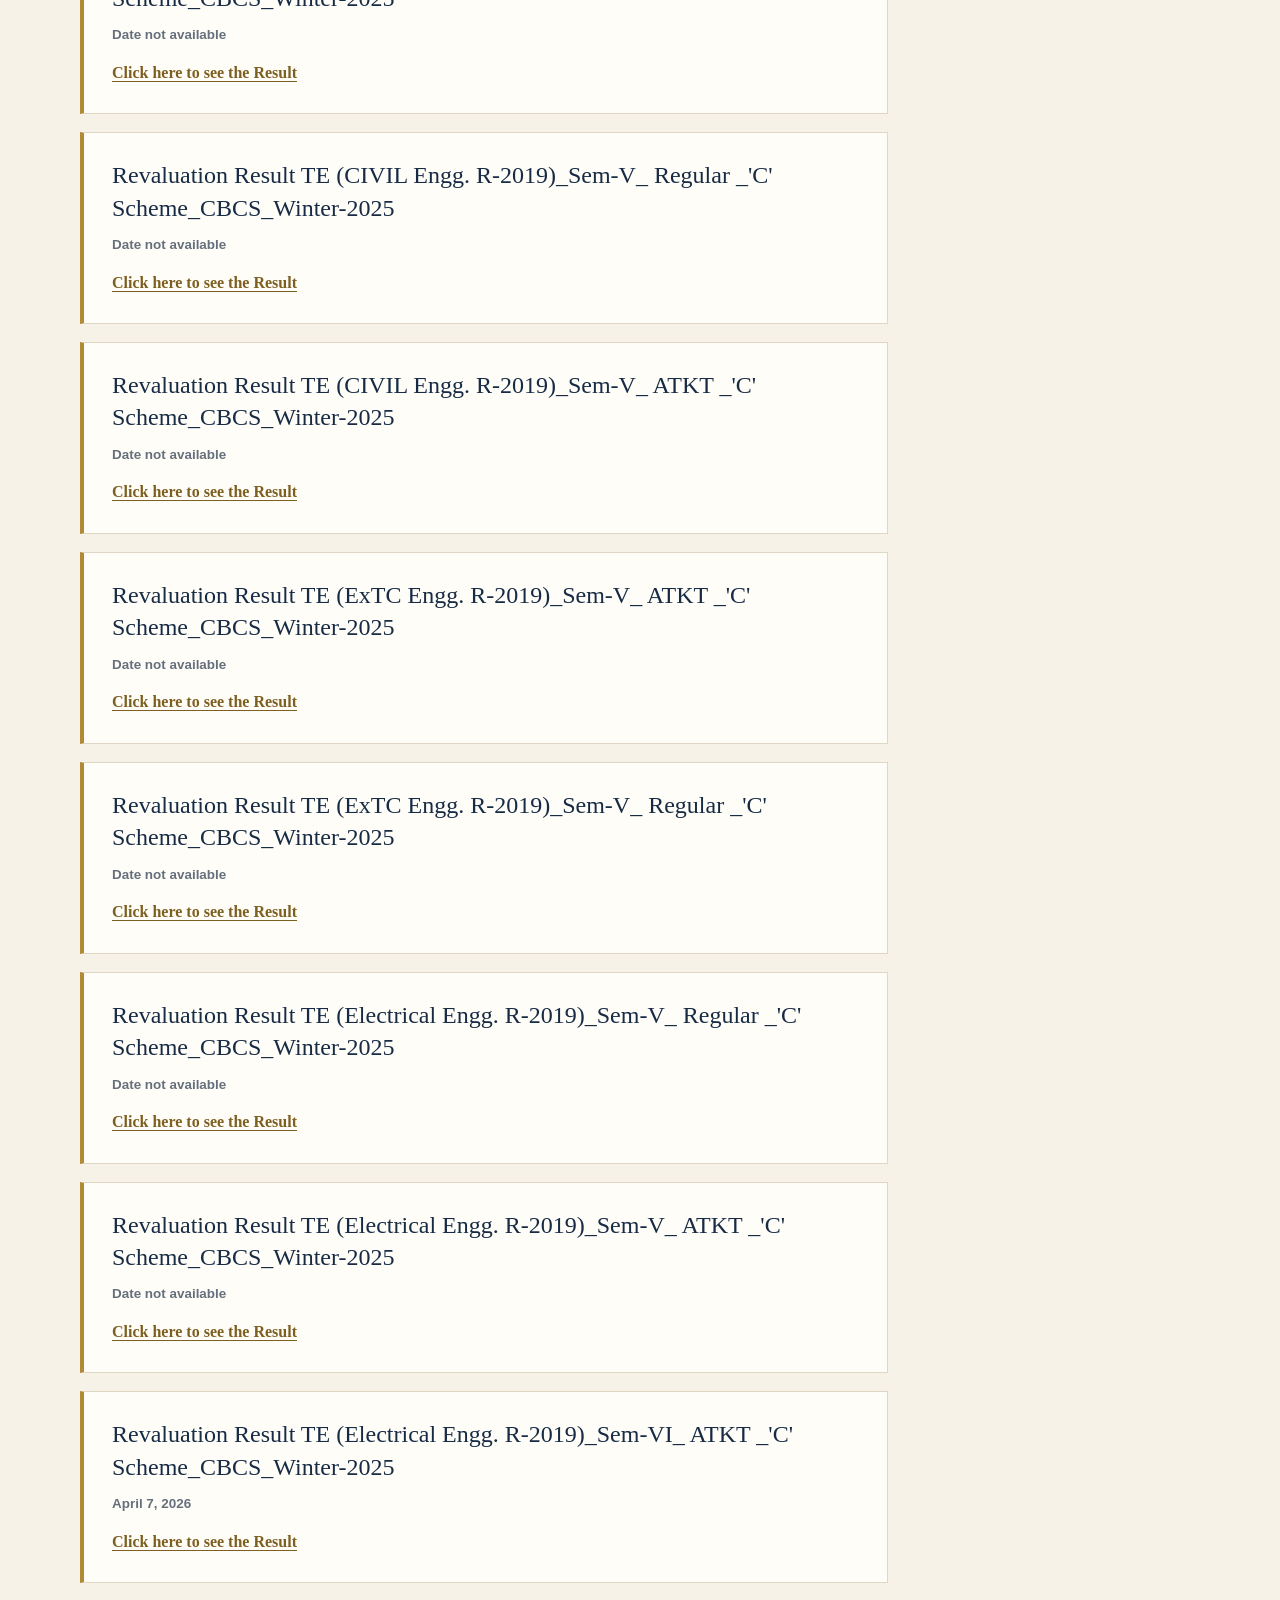
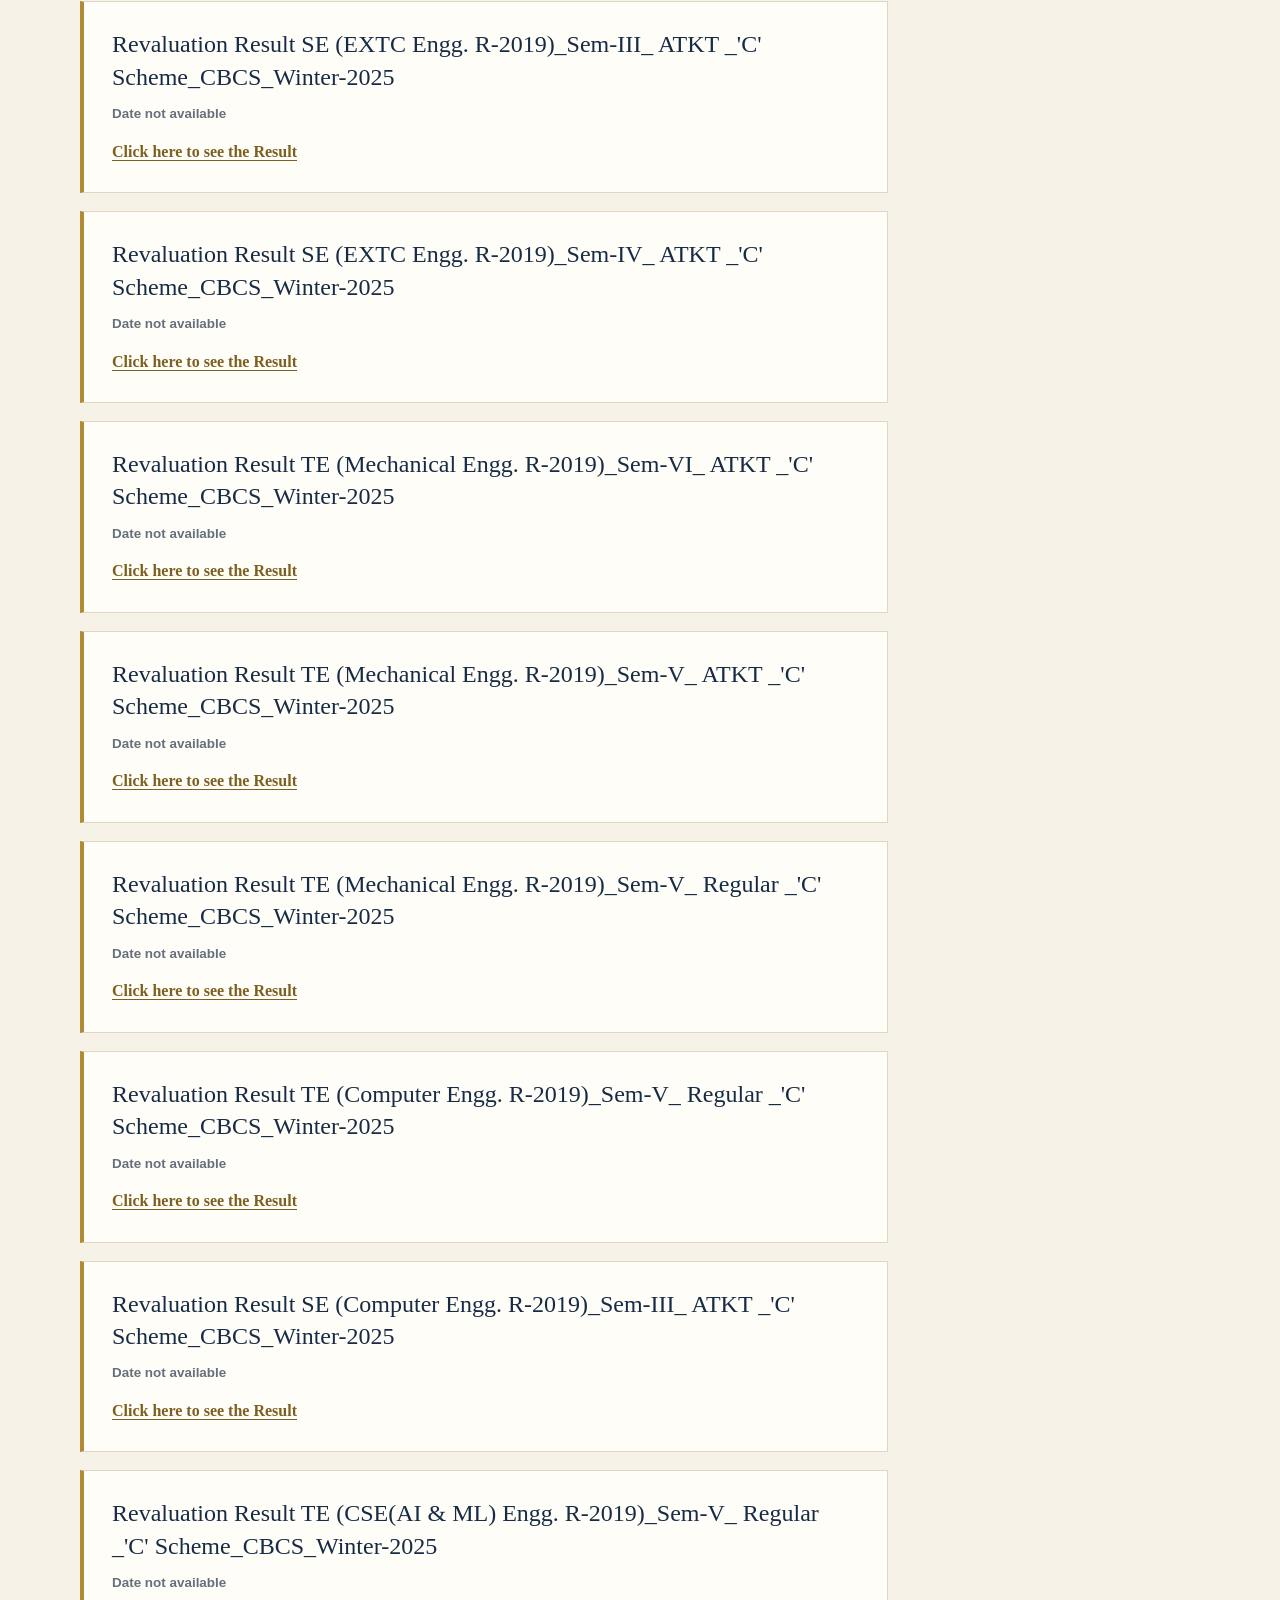
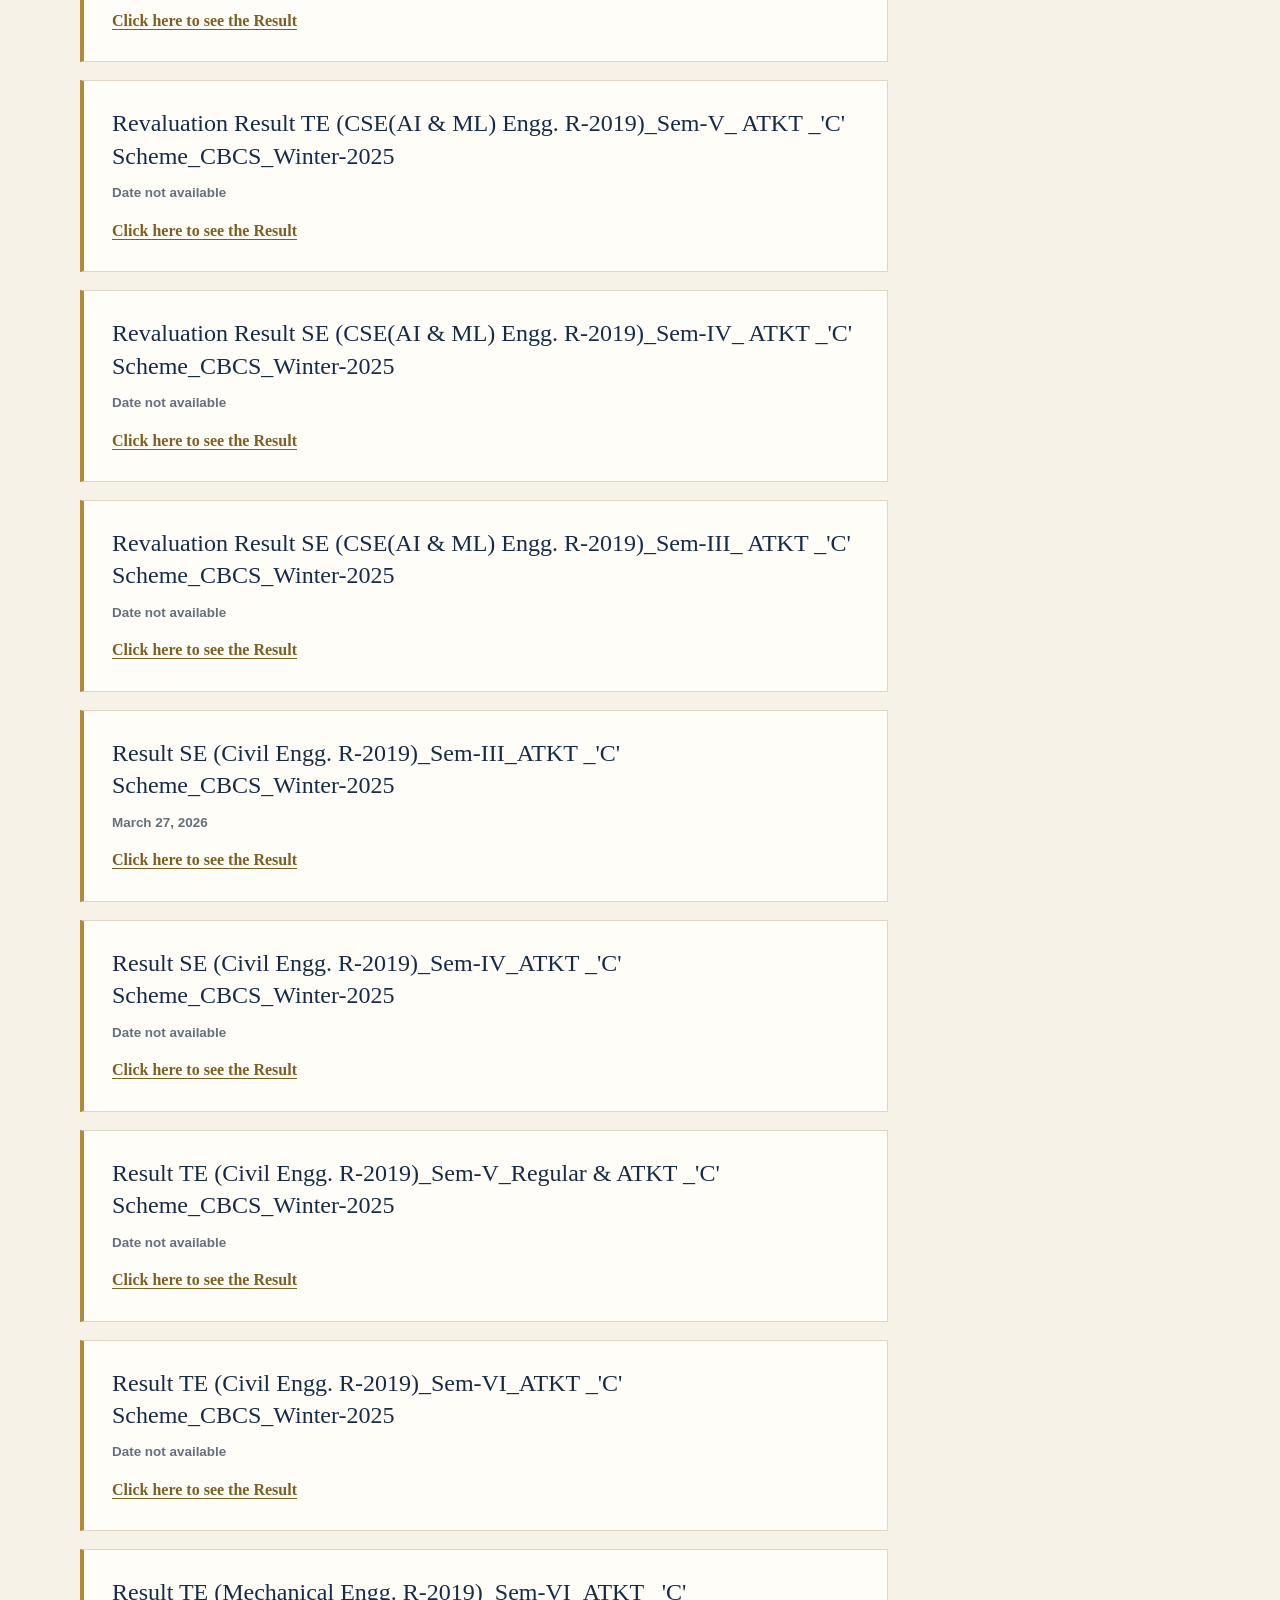
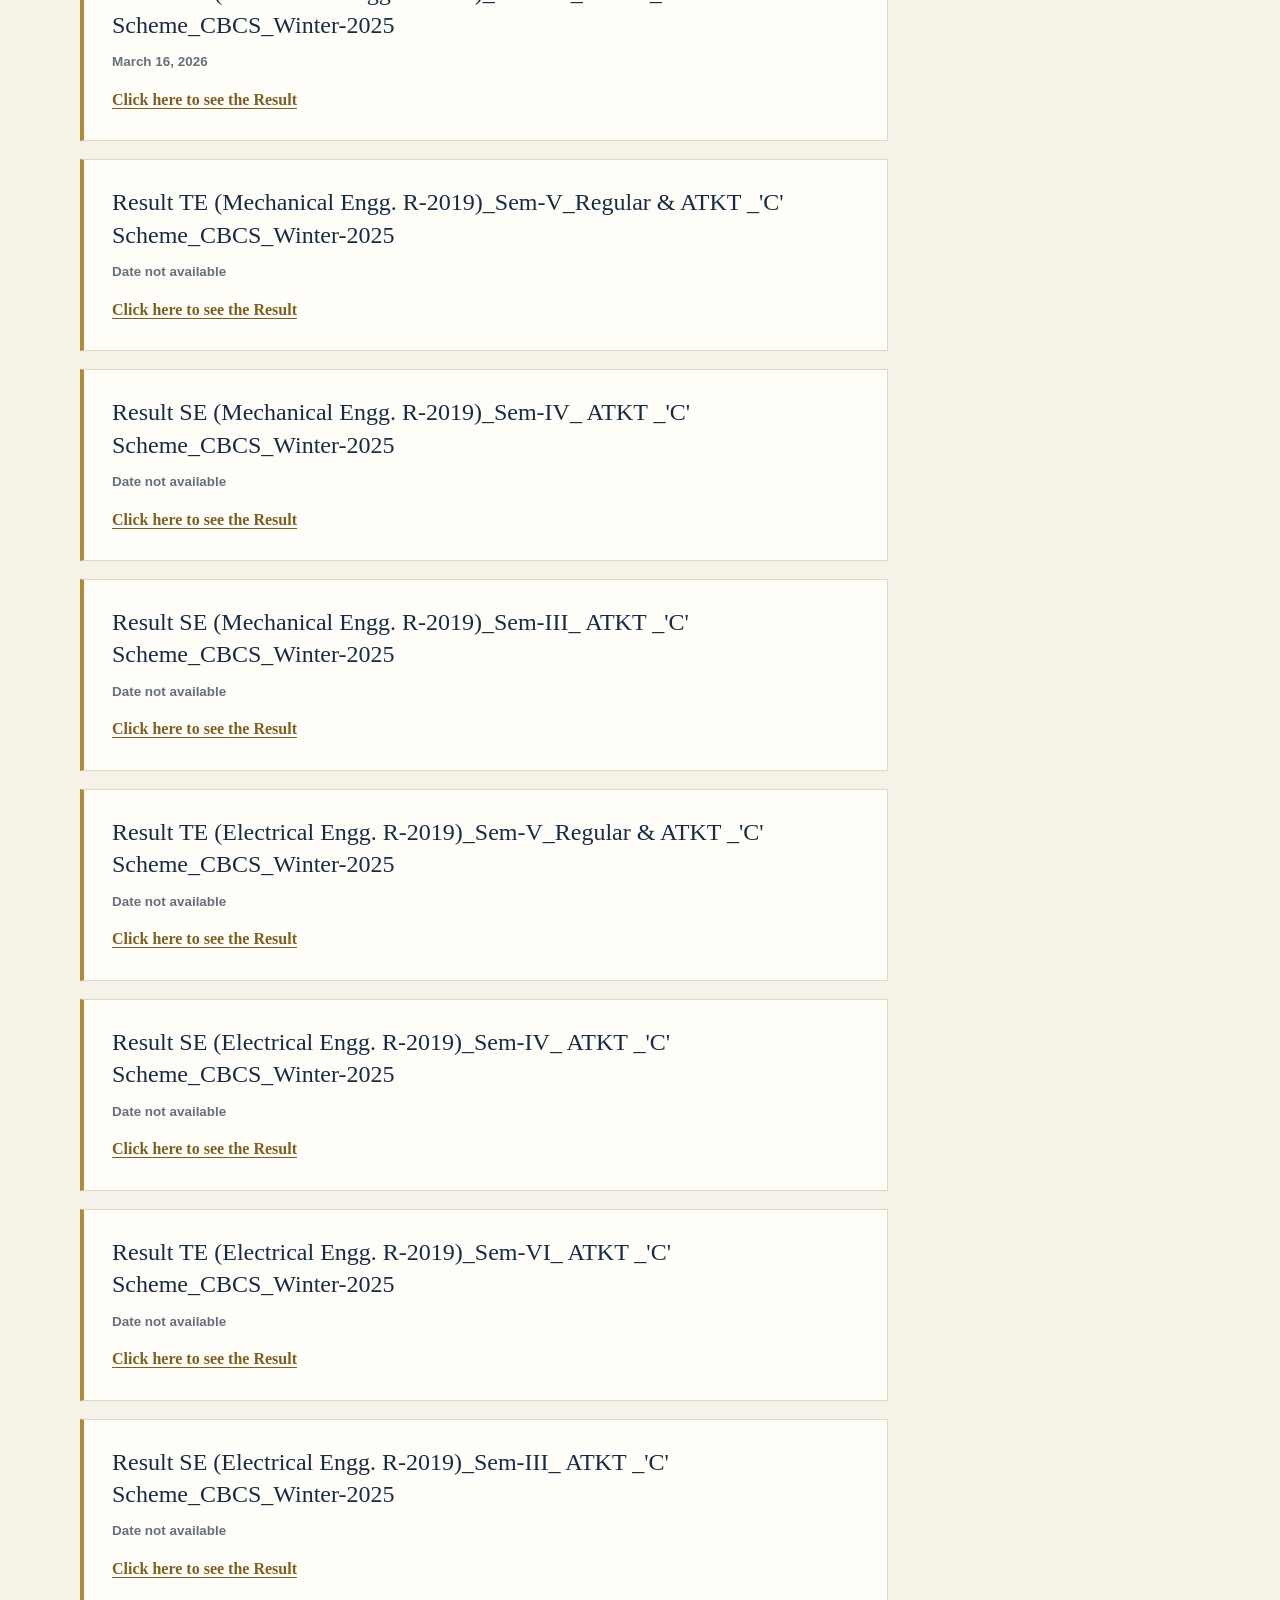
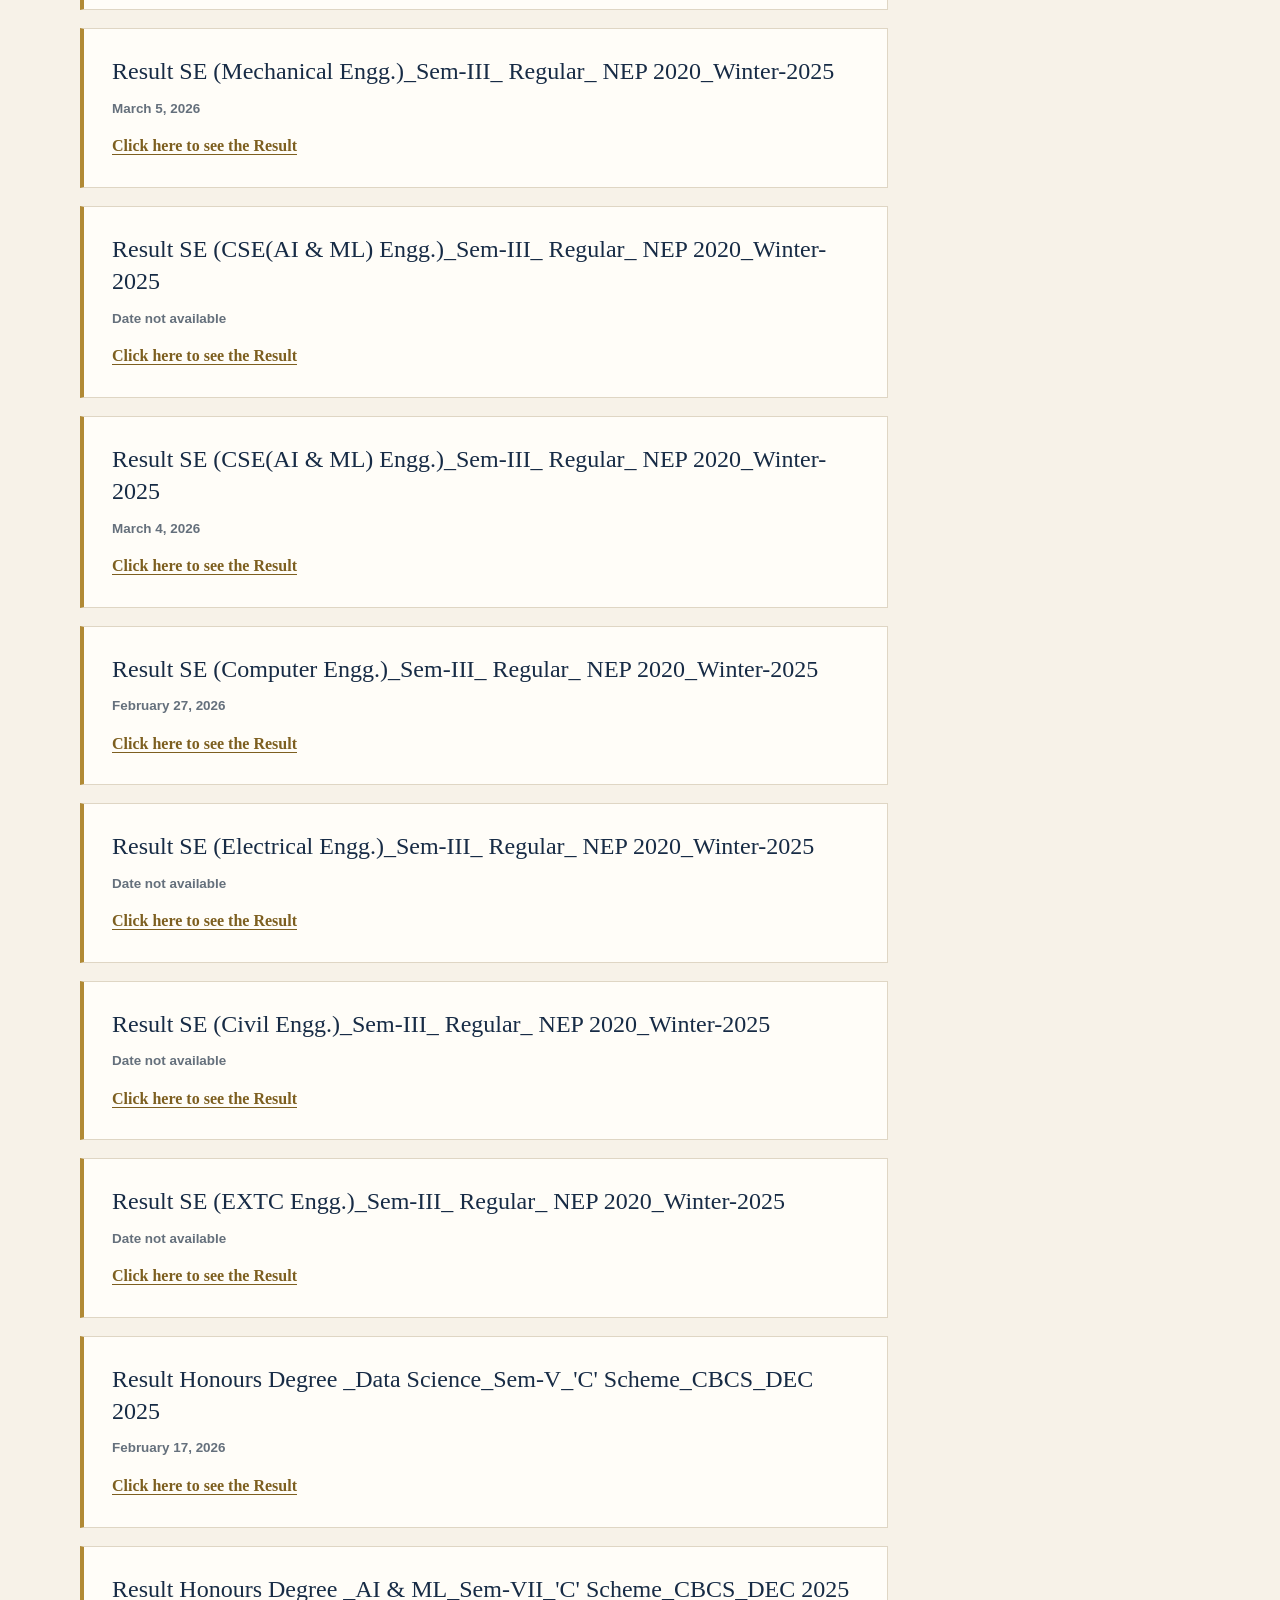
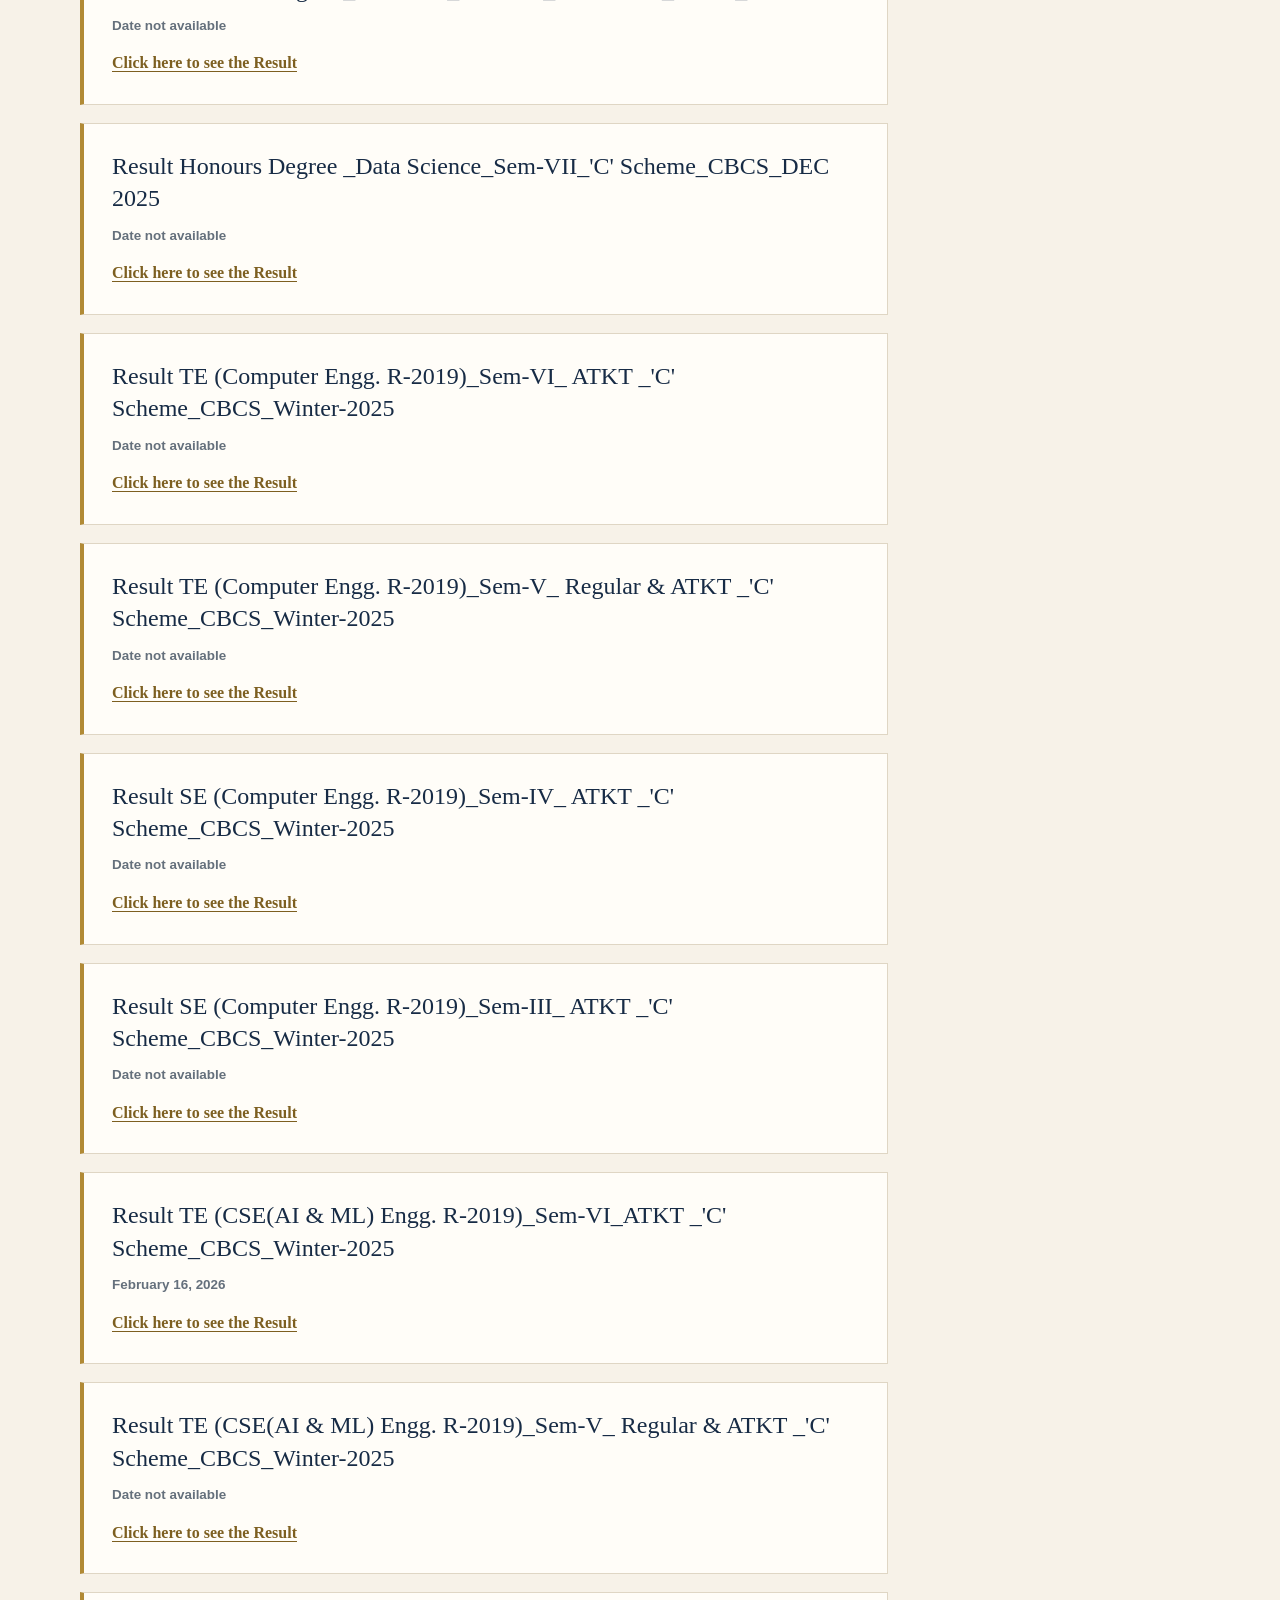
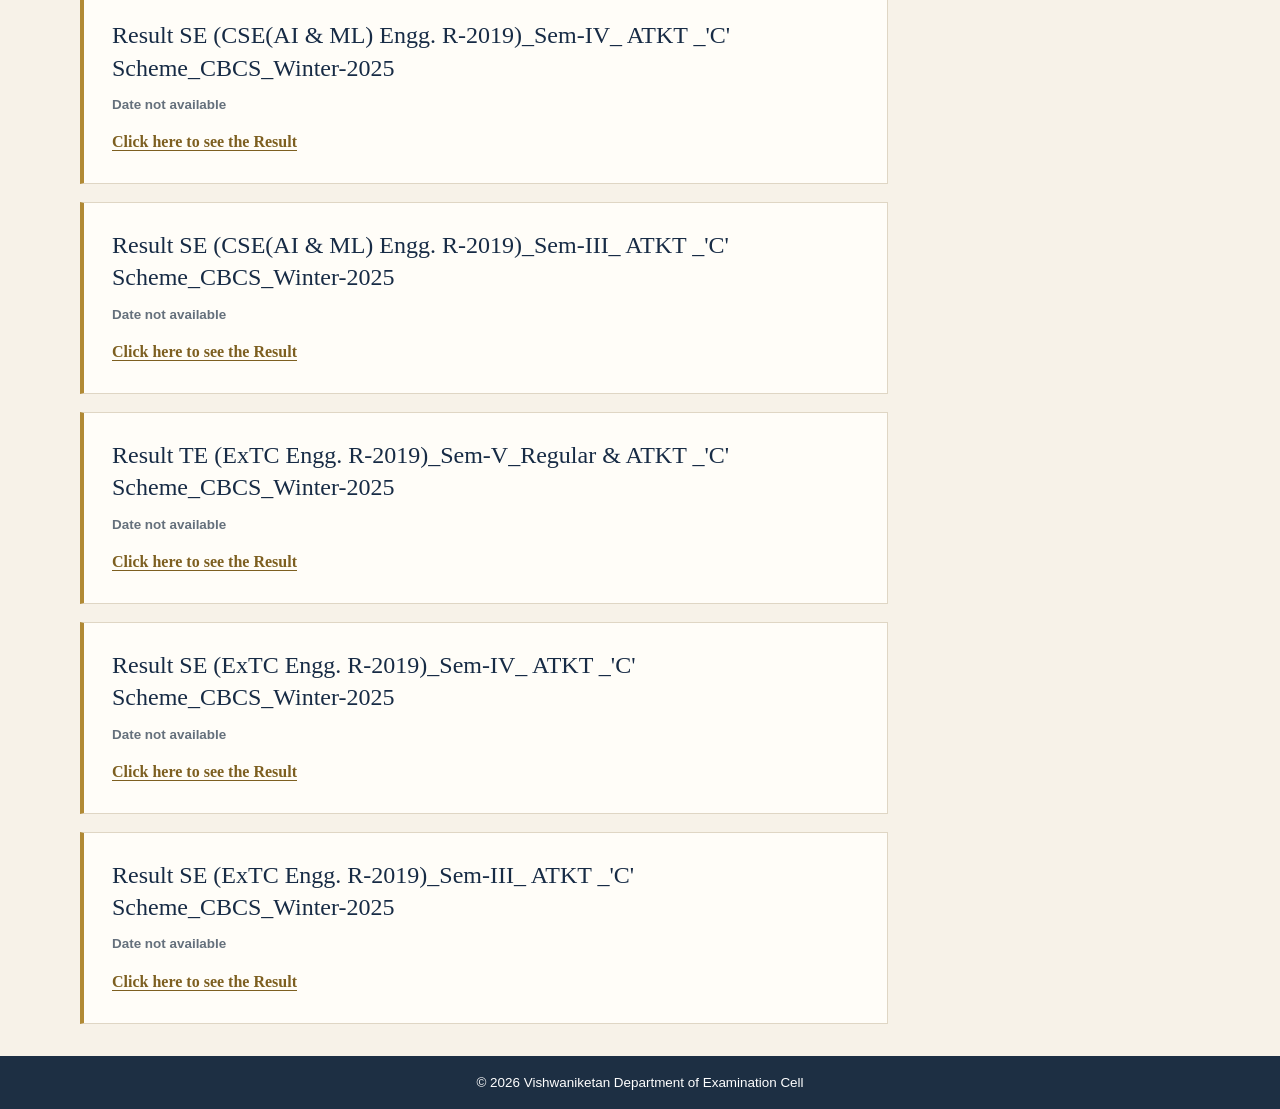
==== commit 5f012e2c: "Search bar moved and emabled search" ====
--- a/index.html
+++ b/index.html
@@ -27,23 +27,18 @@
         <section class="results-section" aria-labelledby="results-heading">
             <div class="section-heading">
                 <h2 id="results-heading">Latest Results</h2>
+                <form class="search-form" action="#" role="search">
+                    <label class="visually-hidden" for="blog-search">Search examination results</label>
+                    <input id="blog-search" type="search" placeholder="Search results">
+                    <button type="submit">Search</button>
+                </form>
                 <span class="result-count" id="latest-result-count">60 Results</span>
             </div>
 
             <ul class="result-list" id="latest-results"></ul>
         </section>
 
-        <aside class="sidebar" aria-label="Result search and blog archive">
-            <section class="sidebar-section search-section">
-                <h2>Search Your Result</h2>
-                <form class="search-form" action="#" role="search">
-                    <label class="visually-hidden" for="blog-search">Search examination results</label>
-                    <input id="blog-search" type="search" placeholder="Search this blog">
-                    <button type="submit">Search</button>
-                </form>
-                <p class="search-note">Search will be available soon.</p>
-            </section>
-
+        <aside class="sidebar" aria-label="Blog archive">
             <nav class="sidebar-section archive" aria-labelledby="archive-heading">
                 <h2 id="archive-heading">Blog Archive</h2>
                 <div class="archive-links">
@@ -70,6 +65,9 @@
     <script src="data/results-2026.js"></script>
     <script>
         function displayDate(value) {
+            if (!value) {
+                return 'Date not available';
+            }
             var parts = value.slice(0, 10).split('-').map(Number);
             return new Intl.DateTimeFormat('en-US', {
                 year: 'numeric',
@@ -80,7 +78,13 @@
         }
 
         var latestResults = document.getElementById('latest-results');
-        document.getElementById('latest-result-count').textContent = window.results2026.length + ' Results';
+        var resultCount = document.getElementById('latest-result-count');
+        var searchForm = document.querySelector('.search-form');
+        var searchInput = document.getElementById('blog-search');
+
+        function updateResultCount(visibleResults) {
+            resultCount.textContent = visibleResults + (visibleResults === 1 ? ' Result' : ' Results');
+        }
 
         window.results2026.forEach(function (record) {
             var item = document.createElement('li');
@@ -93,7 +97,9 @@
             item.className = 'result-item';
             title.textContent = record.title;
             date.className = 'result-date';
-            time.dateTime = record.date;
+            if (record.date) {
+                time.dateTime = record.date;
+            }
             time.textContent = displayDate(record.date);
             link.className = 'result-link';
             link.href = record.url;
@@ -105,6 +111,28 @@
             item.appendChild(article);
             latestResults.appendChild(item);
         });
+
+        function filterResults() {
+            var query = searchInput.value.trim().toLowerCase();
+            var visibleResults = 0;
+
+            latestResults.querySelectorAll('.result-item').forEach(function (item) {
+                var matches = item.textContent.toLowerCase().includes(query);
+                item.hidden = !matches;
+                if (matches) {
+                    visibleResults += 1;
+                }
+            });
+
+            updateResultCount(visibleResults);
+        }
+
+        searchForm.addEventListener('submit', function (event) {
+            event.preventDefault();
+            filterResults();
+        });
+        searchInput.addEventListener('input', filterResults);
+        updateResultCount(window.results2026.length);
     </script>
 </body>
 </html>
--- a/style.css
+++ b/style.css
@@ -414,4 +414,58 @@
 @media (max-width: 700px) {
     .page-layout { grid-template-columns: 1fr; }
     .college-logo { width: 72px; height: 72px; }
-}
+    .section-heading { flex-wrap: wrap; }
+    .search-form { order: 3; flex-basis: 100%; }
+}
+.section-heading {
+    display: flex;
+    align-items: center;
+    gap: 1rem;
+    margin-bottom: 1.25rem;
+}
+
+.section-heading h2 {
+    margin: 0;
+    white-space: nowrap;
+}
+
+.search-form {
+    display: flex;
+    flex: 1;
+    justify-content: center;
+}
+
+.search-form input {
+    width: min(100%, 320px);
+    padding: .65rem .75rem;
+    border: 1px solid #b7c3cf;
+    border-radius: .3rem 0 0 .3rem;
+    font: inherit;
+}
+
+.search-form button {
+    padding: .65rem .9rem;
+    border: 1px solid #086fa8;
+    border-radius: 0 .3rem .3rem 0;
+    color: #fff;
+    background: #086fa8;
+    font: inherit;
+    cursor: pointer;
+}
+
+.result-count {
+    white-space: nowrap;
+    color: #526779;
+}
+
+.visually-hidden {
+    position: absolute;
+    width: 1px;
+    height: 1px;
+    padding: 0;
+    margin: -1px;
+    overflow: hidden;
+    clip: rect(0, 0, 0, 0);
+    white-space: nowrap;
+    border: 0;
+}
